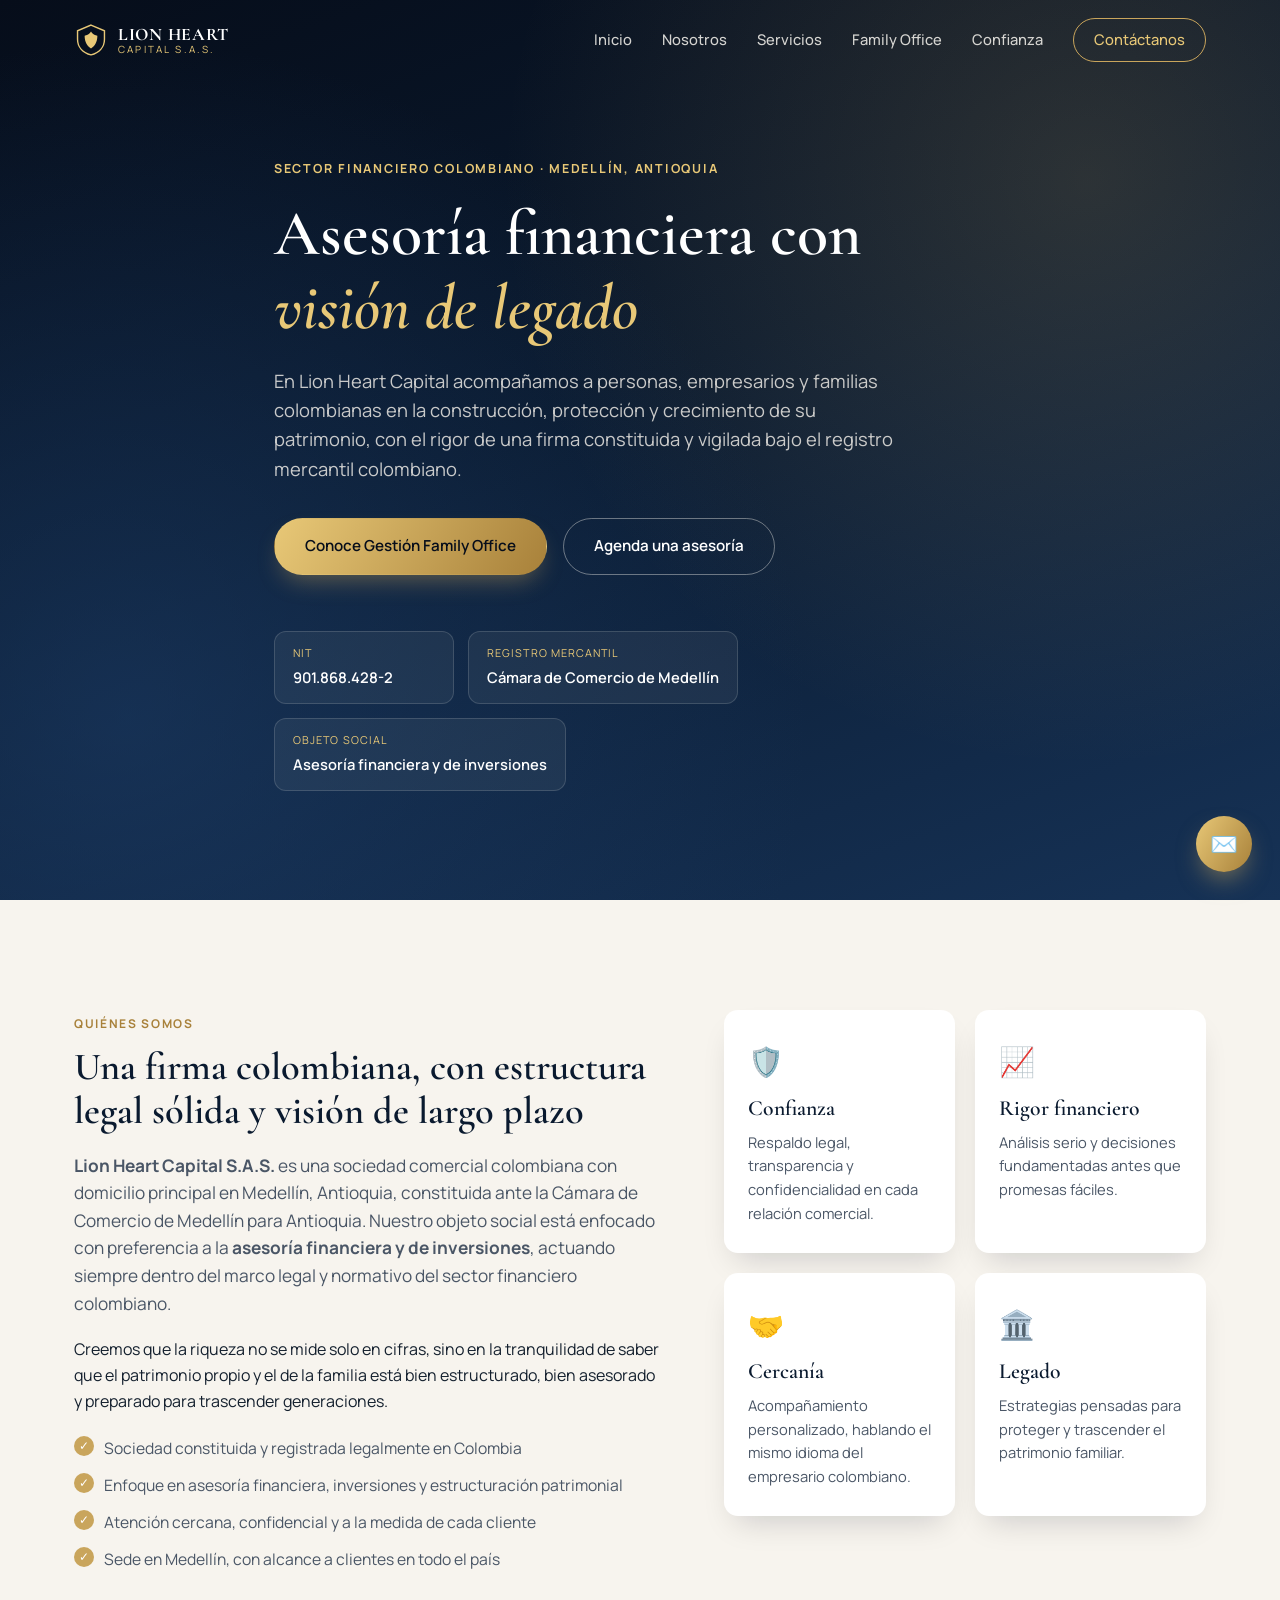
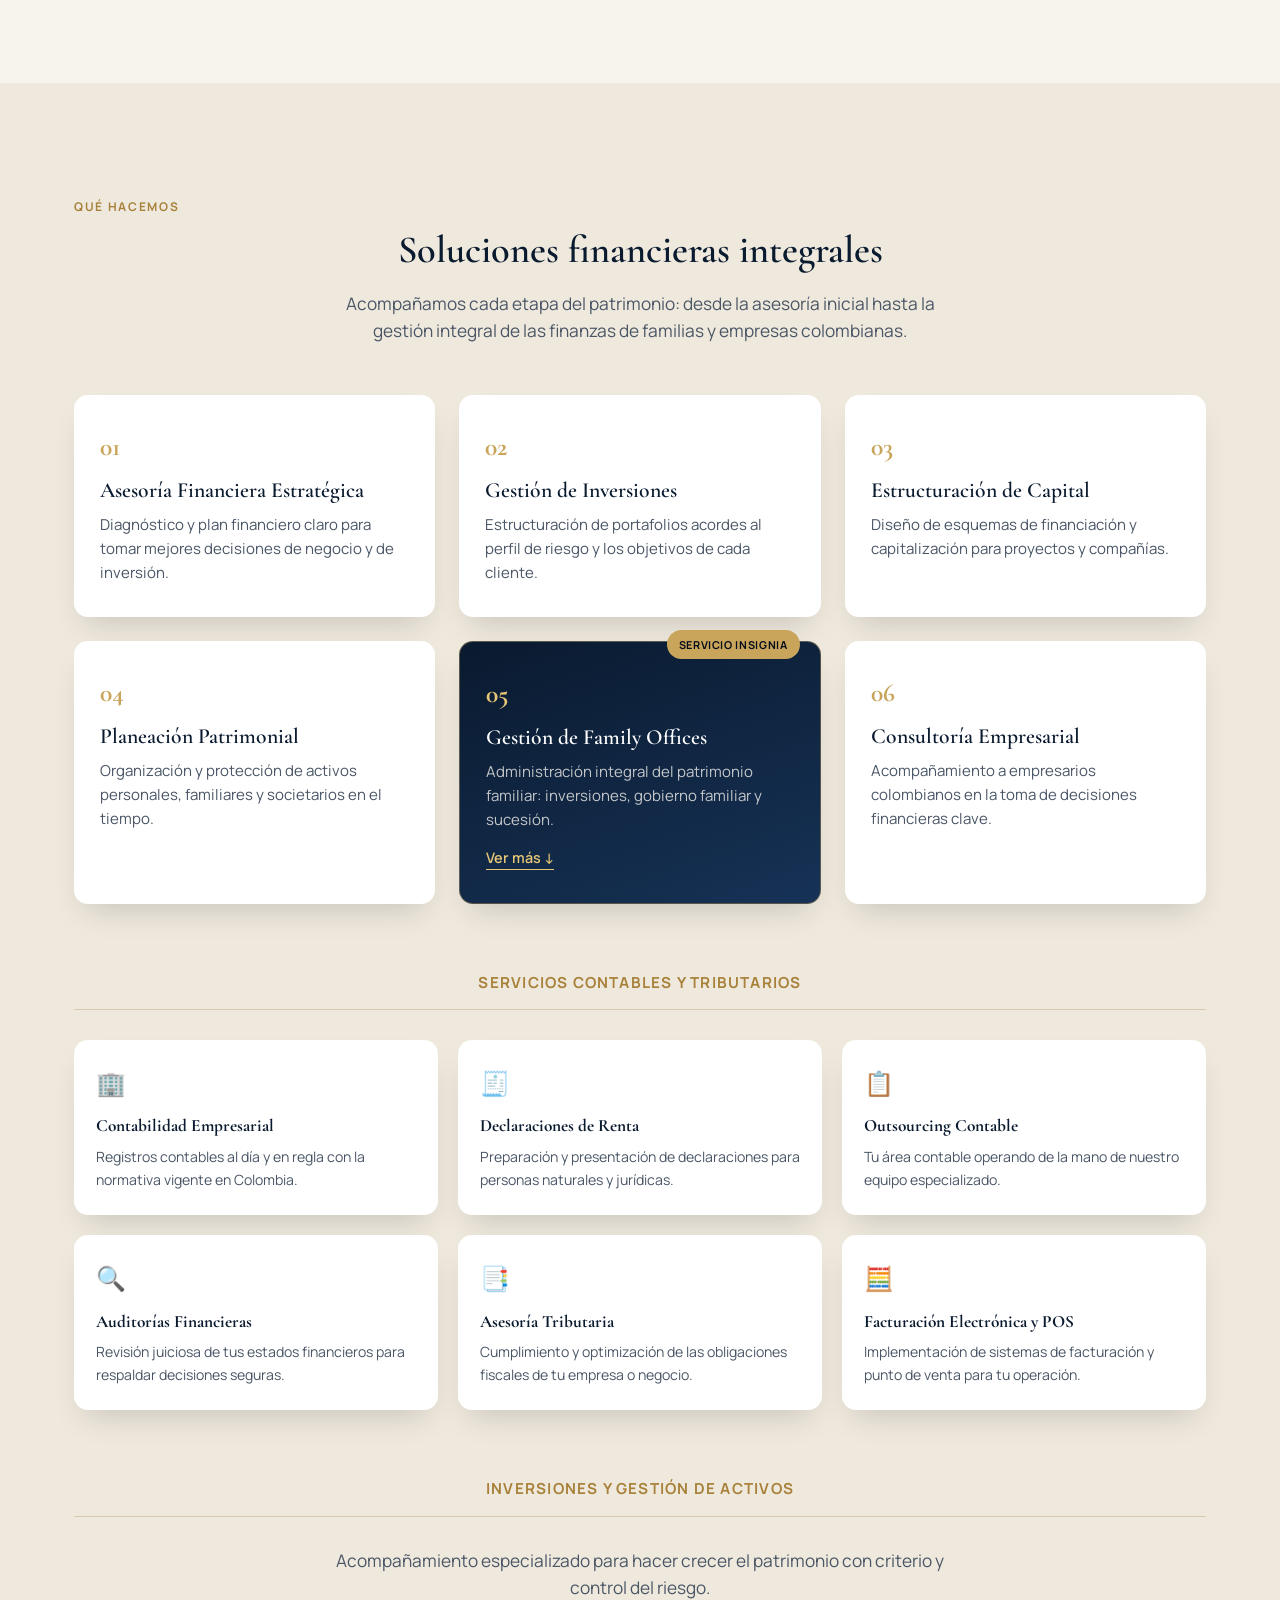
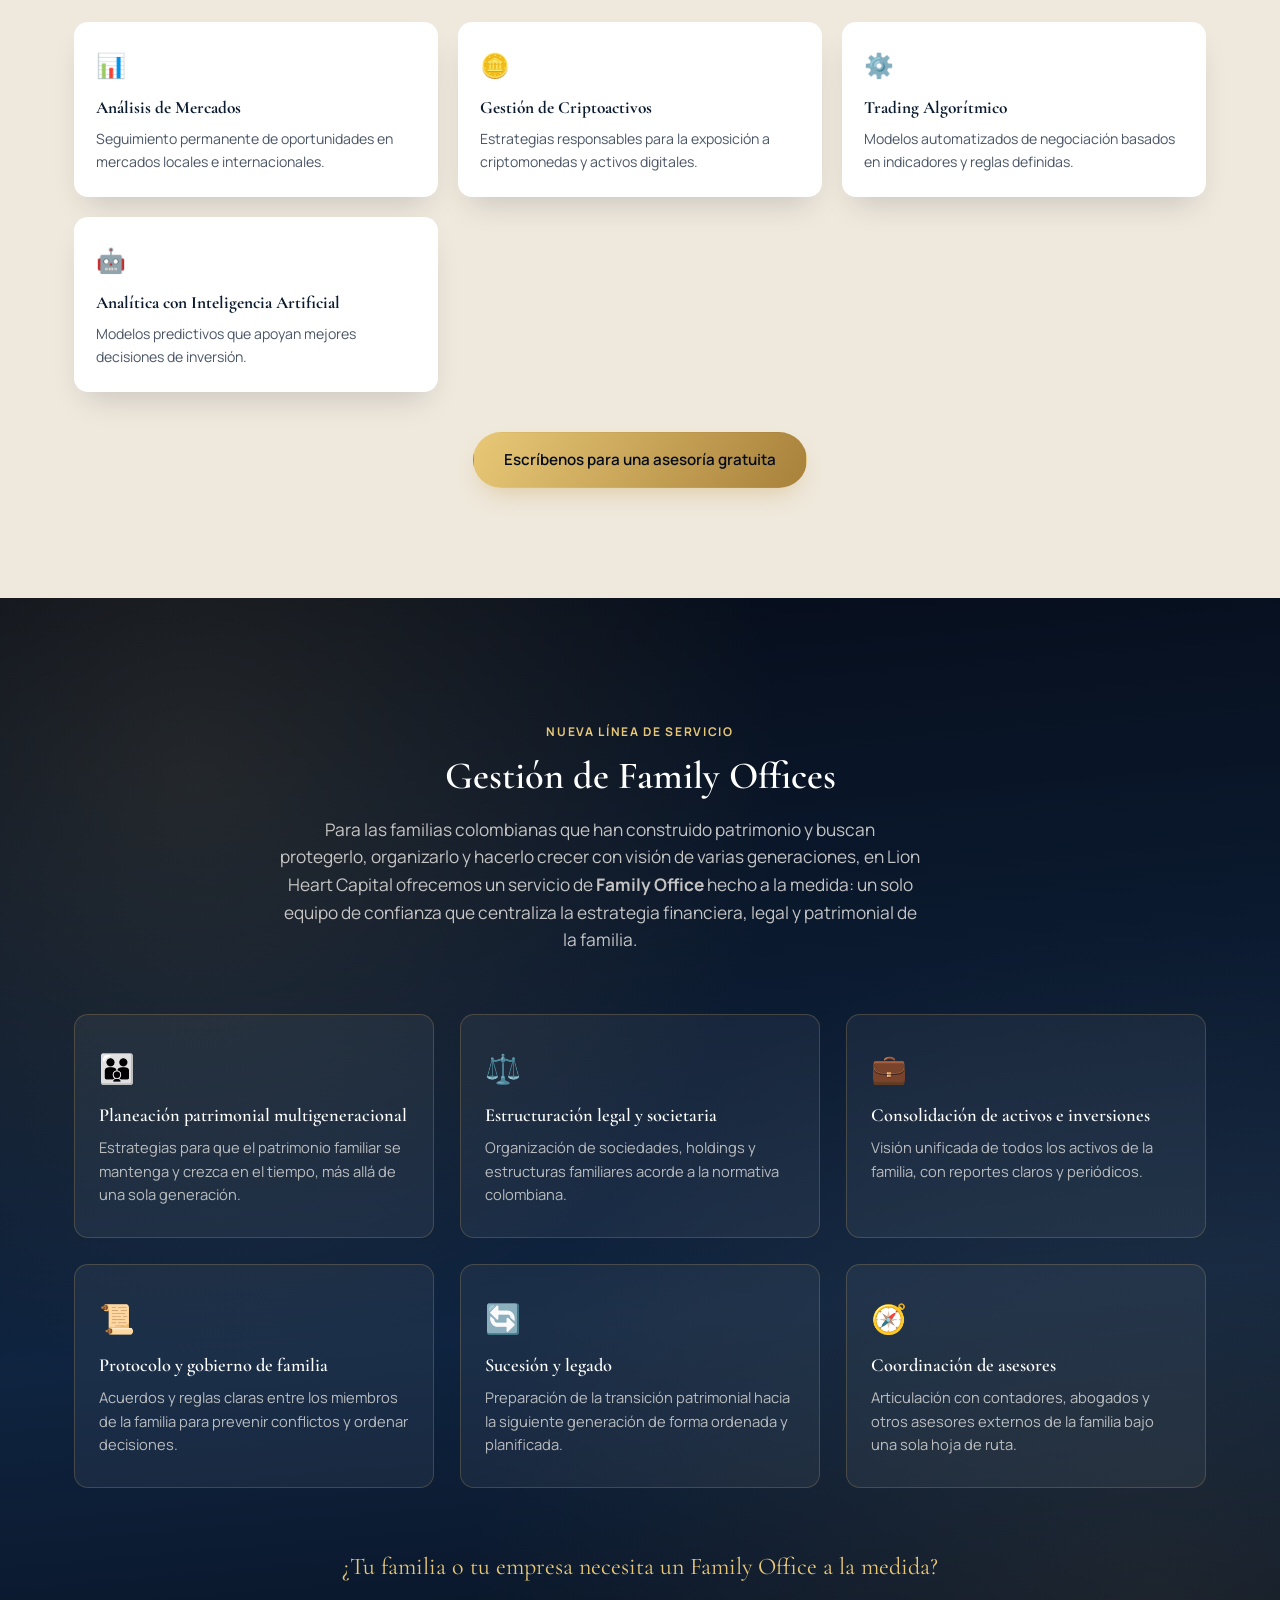
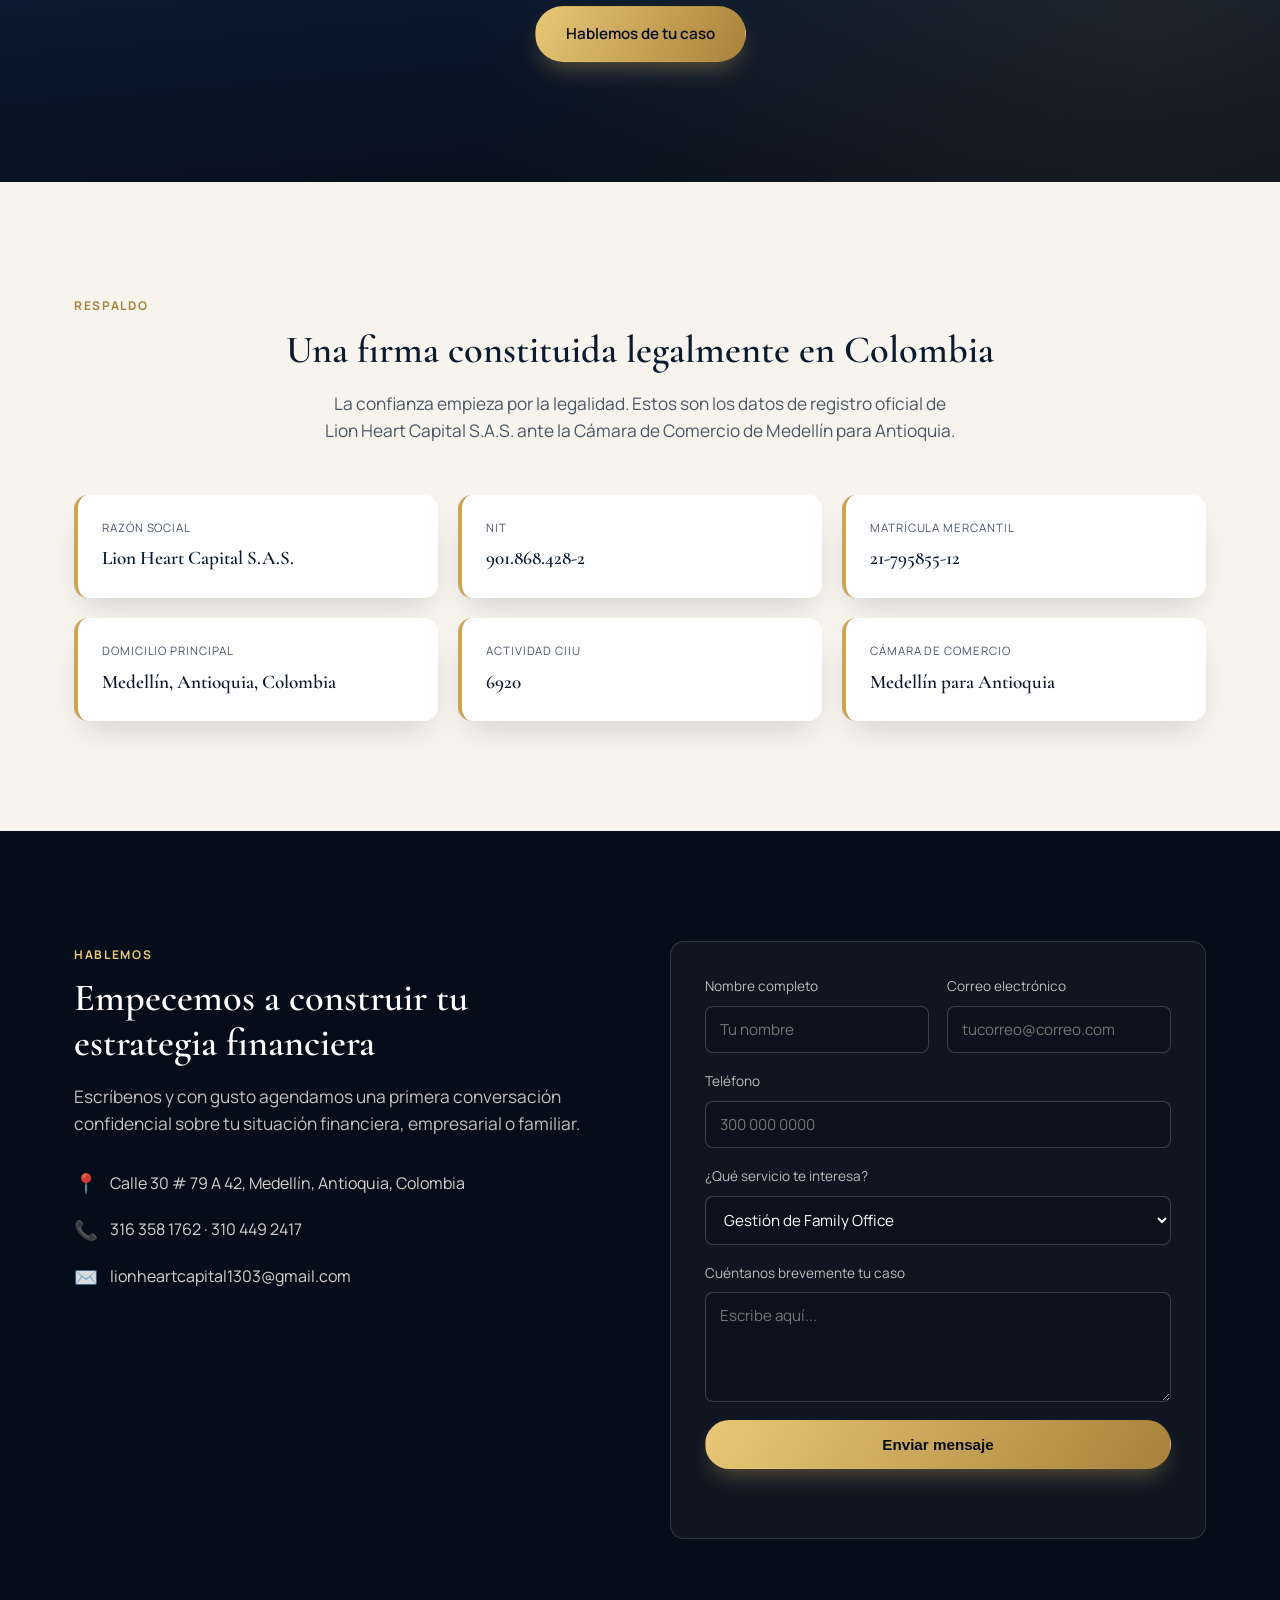
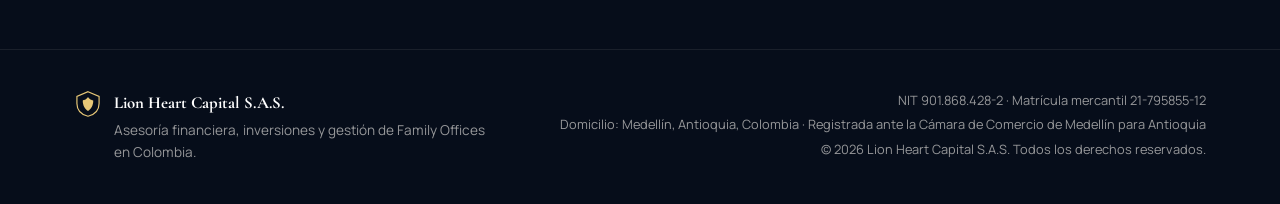
==== index.html @ 34ae876f "Amplía la sección de Servicios con líneas contable/tributaria e inversiones Agrega dos nuevos bloque" ====
<!DOCTYPE html>
<html lang="es">
<head>
<meta charset="UTF-8">
<meta name="viewport" content="width=device-width, initial-scale=1.0">
<title>Lion Heart Capital S.A.S. | Asesoría Financiera, Inversiones y Family Office</title>
<meta name="description" content="Lion Heart Capital S.A.S. — Asesoría financiera, gestión de inversiones y gestión de Family Offices en Medellín, Colombia. Confianza, rigor y respaldo legal.">
<link rel="icon" href="assets/favicon.svg" type="image/svg+xml">
<link rel="preconnect" href="https://fonts.googleapis.com">
<link rel="stylesheet" href="https://fonts.googleapis.com/css2?family=Cormorant+Garamond:wght@500;600;700&family=Manrope:wght@400;500;600;700;800&display=swap">
<link rel="stylesheet" href="css/styles.css">
</head>
<body>

<div class="progress-bar" id="progressBar"></div>

<header class="header" id="header">
  <div class="container header__inner">
    <a href="#inicio" class="brand">
      <span class="brand__mark">
        <svg viewBox="0 0 48 48" width="34" height="34" aria-hidden="true">
          <path d="M24 3 L43 11 V23 C43 34 35.5 42 24 45 C12.5 42 5 34 5 23 V11 Z" fill="none" stroke="currentColor" stroke-width="2"/>
          <path d="M24 12 C27 17 33 18 33 18 C33 27 29 33 24 36 C19 33 15 27 15 18 C15 18 21 17 24 12 Z" fill="currentColor"/>
        </svg>
      </span>
      <span class="brand__text">
        <strong>LION HEART</strong>
        <em>CAPITAL S.A.S.</em>
      </span>
    </a>

    <nav class="nav" id="mainNav">
      <a href="#inicio">Inicio</a>
      <a href="#nosotros">Nosotros</a>
      <a href="#servicios">Servicios</a>
      <a href="#family-office">Family Office</a>
      <a href="#confianza">Confianza</a>
      <a href="#contacto" class="nav__cta">Contáctanos</a>
    </nav>

    <button class="nav-toggle" id="navToggle" aria-label="Abrir menú" aria-expanded="false">
      <span></span><span></span><span></span>
    </button>
  </div>
</header>

<main>

  <!-- HERO -->
  <section class="hero" id="inicio">
    <div class="hero__bg" aria-hidden="true"></div>
    <div class="container hero__inner">
      <p class="eyebrow reveal">Sector financiero colombiano · Medellín, Antioquia</p>
      <h1 class="reveal">Asesoría financiera con <span class="accent">visión de legado</span></h1>
      <p class="hero__lead reveal">
        En Lion Heart Capital acompañamos a personas, empresarios y familias colombianas en la
        construcción, protección y crecimiento de su patrimonio, con el rigor de una firma
        constituida y vigilada bajo el registro mercantil colombiano.
      </p>
      <div class="hero__cta reveal">
        <a href="#family-office" class="btn btn--primary">Conoce Gestión Family Office</a>
        <a href="#contacto" class="btn btn--ghost">Agenda una asesoría</a>
      </div>

      <div class="hero__badges reveal">
        <div class="badge">
          <span class="badge__label">NIT</span>
          <span class="badge__value">901.868.428-2</span>
        </div>
        <div class="badge">
          <span class="badge__label">Registro Mercantil</span>
          <span class="badge__value">Cámara de Comercio de Medellín</span>
        </div>
        <div class="badge">
          <span class="badge__label">Objeto social</span>
          <span class="badge__value">Asesoría financiera y de inversiones</span>
        </div>
      </div>
    </div>
  </section>

  <!-- NOSOTROS -->
  <section class="section" id="nosotros">
    <div class="container">
      <div class="grid-2">
        <div class="reveal">
          <p class="section-tag">Quiénes somos</p>
          <h2>Una firma colombiana, con estructura legal sólida y visión de largo plazo</h2>
          <p class="lead-text">
            <strong>Lion Heart Capital S.A.S.</strong> es una sociedad comercial colombiana con
            domicilio principal en Medellín, Antioquia, constituida ante la Cámara de Comercio de
            Medellín para Antioquia. Nuestro objeto social está enfocado con preferencia a la
            <strong>asesoría financiera y de inversiones</strong>, actuando siempre dentro del marco
            legal y normativo del sector financiero colombiano.
          </p>
          <p>
            Creemos que la riqueza no se mide solo en cifras, sino en la tranquilidad de saber que
            el patrimonio propio y el de la familia está bien estructurado, bien asesorado y
            preparado para trascender generaciones.
          </p>
          <ul class="check-list">
            <li>Sociedad constituida y registrada legalmente en Colombia</li>
            <li>Enfoque en asesoría financiera, inversiones y estructuración patrimonial</li>
            <li>Atención cercana, confidencial y a la medida de cada cliente</li>
            <li>Sede en Medellín, con alcance a clientes en todo el país</li>
          </ul>
        </div>

        <div class="values reveal">
          <div class="value-card">
            <span class="value-card__icon">🛡️</span>
            <h3>Confianza</h3>
            <p>Respaldo legal, transparencia y confidencialidad en cada relación comercial.</p>
          </div>
          <div class="value-card">
            <span class="value-card__icon">📈</span>
            <h3>Rigor financiero</h3>
            <p>Análisis serio y decisiones fundamentadas antes que promesas fáciles.</p>
          </div>
          <div class="value-card">
            <span class="value-card__icon">🤝</span>
            <h3>Cercanía</h3>
            <p>Acompañamiento personalizado, hablando el mismo idioma del empresario colombiano.</p>
          </div>
          <div class="value-card">
            <span class="value-card__icon">🏛️</span>
            <h3>Legado</h3>
            <p>Estrategias pensadas para proteger y trascender el patrimonio familiar.</p>
          </div>
        </div>
      </div>
    </div>
  </section>

  <!-- SERVICIOS -->
  <section class="section section--alt" id="servicios">
    <div class="container">
      <p class="section-tag center reveal">Qué hacemos</p>
      <h2 class="center reveal">Soluciones financieras integrales</h2>
      <p class="lead-text center reveal">
        Acompañamos cada etapa del patrimonio: desde la asesoría inicial hasta la gestión
        integral de las finanzas de familias y empresas colombianas.
      </p>

      <div class="services-grid">
        <div class="service-card reveal">
          <span class="service-card__num">01</span>
          <h3>Asesoría Financiera Estratégica</h3>
          <p>Diagnóstico y plan financiero claro para tomar mejores decisiones de negocio y de inversión.</p>
        </div>
        <div class="service-card reveal">
          <span class="service-card__num">02</span>
          <h3>Gestión de Inversiones</h3>
          <p>Estructuración de portafolios acordes al perfil de riesgo y los objetivos de cada cliente.</p>
        </div>
        <div class="service-card reveal">
          <span class="service-card__num">03</span>
          <h3>Estructuración de Capital</h3>
          <p>Diseño de esquemas de financiación y capitalización para proyectos y compañías.</p>
        </div>
        <div class="service-card reveal">
          <span class="service-card__num">04</span>
          <h3>Planeación Patrimonial</h3>
          <p>Organización y protección de activos personales, familiares y societarios en el tiempo.</p>
        </div>
        <div class="service-card service-card--featured reveal">
          <span class="service-card__tagline">Servicio insignia</span>
          <span class="service-card__num">05</span>
          <h3>Gestión de Family Offices</h3>
          <p>Administración integral del patrimonio familiar: inversiones, gobierno familiar y sucesión.</p>
          <a href="#family-office" class="service-card__link">Ver más ↓</a>
        </div>
        <div class="service-card reveal">
          <span class="service-card__num">06</span>
          <h3>Consultoría Empresarial</h3>
          <p>Acompañamiento a empresarios colombianos en la toma de decisiones financieras clave.</p>
        </div>
      </div>

      <!-- Servicios contables y tributarios -->
      <div class="service-group reveal">
        <h3 class="service-group__title">Servicios Contables y Tributarios</h3>
        <div class="services-subgrid">
          <div class="mini-card">
            <span class="mini-card__icon">🏢</span>
            <h4>Contabilidad Empresarial</h4>
            <p>Registros contables al día y en regla con la normativa vigente en Colombia.</p>
          </div>
          <div class="mini-card">
            <span class="mini-card__icon">🧾</span>
            <h4>Declaraciones de Renta</h4>
            <p>Preparación y presentación de declaraciones para personas naturales y jurídicas.</p>
          </div>
          <div class="mini-card">
            <span class="mini-card__icon">📋</span>
            <h4>Outsourcing Contable</h4>
            <p>Tu área contable operando de la mano de nuestro equipo especializado.</p>
          </div>
          <div class="mini-card">
            <span class="mini-card__icon">🔍</span>
            <h4>Auditorías Financieras</h4>
            <p>Revisión juiciosa de tus estados financieros para respaldar decisiones seguras.</p>
          </div>
          <div class="mini-card">
            <span class="mini-card__icon">📑</span>
            <h4>Asesoría Tributaria</h4>
            <p>Cumplimiento y optimización de las obligaciones fiscales de tu empresa o negocio.</p>
          </div>
          <div class="mini-card">
            <span class="mini-card__icon">🧮</span>
            <h4>Facturación Electrónica y POS</h4>
            <p>Implementación de sistemas de facturación y punto de venta para tu operación.</p>
          </div>
        </div>
      </div>

      <!-- Inversiones y gestión de activos -->
      <div class="service-group reveal">
        <h3 class="service-group__title">Inversiones y Gestión de Activos</h3>
        <p class="lead-text center">Acompañamiento especializado para hacer crecer el patrimonio con criterio y control del riesgo.</p>
        <div class="services-subgrid">
          <div class="mini-card">
            <span class="mini-card__icon">📊</span>
            <h4>Análisis de Mercados</h4>
            <p>Seguimiento permanente de oportunidades en mercados locales e internacionales.</p>
          </div>
          <div class="mini-card">
            <span class="mini-card__icon">🪙</span>
            <h4>Gestión de Criptoactivos</h4>
            <p>Estrategias responsables para la exposición a criptomonedas y activos digitales.</p>
          </div>
          <div class="mini-card">
            <span class="mini-card__icon">⚙️</span>
            <h4>Trading Algorítmico</h4>
            <p>Modelos automatizados de negociación basados en indicadores y reglas definidas.</p>
          </div>
          <div class="mini-card">
            <span class="mini-card__icon">🤖</span>
            <h4>Analítica con Inteligencia Artificial</h4>
            <p>Modelos predictivos que apoyan mejores decisiones de inversión.</p>
          </div>
        </div>
        <div class="service-group__cta">
          <a href="#contacto" class="btn btn--primary">Escríbenos para una asesoría gratuita</a>
        </div>
      </div>
    </div>
  </section>

  <!-- FAMILY OFFICE -->
  <section class="family-office" id="family-office">
    <div class="family-office__bg" aria-hidden="true"></div>
    <div class="container">
      <div class="fo-header reveal">
        <p class="section-tag section-tag--light">Nueva línea de servicio</p>
        <h2>Gestión de Family Offices</h2>
        <p class="lead-text lead-text--light">
          Para las familias colombianas que han construido patrimonio y buscan protegerlo,
          organizarlo y hacerlo crecer con visión de varias generaciones, en Lion Heart Capital
          ofrecemos un servicio de <strong>Family Office</strong> hecho a la medida: un solo equipo
          de confianza que centraliza la estrategia financiera, legal y patrimonial de la familia.
        </p>
      </div>

      <div class="fo-grid">
        <div class="fo-item reveal">
          <span class="fo-item__icon">👪</span>
          <h3>Planeación patrimonial multigeneracional</h3>
          <p>Estrategias para que el patrimonio familiar se mantenga y crezca en el tiempo, más allá de una sola generación.</p>
        </div>
        <div class="fo-item reveal">
          <span class="fo-item__icon">⚖️</span>
          <h3>Estructuración legal y societaria</h3>
          <p>Organización de sociedades, holdings y estructuras familiares acorde a la normativa colombiana.</p>
        </div>
        <div class="fo-item reveal">
          <span class="fo-item__icon">💼</span>
          <h3>Consolidación de activos e inversiones</h3>
          <p>Visión unificada de todos los activos de la familia, con reportes claros y periódicos.</p>
        </div>
        <div class="fo-item reveal">
          <span class="fo-item__icon">📜</span>
          <h3>Protocolo y gobierno de familia</h3>
          <p>Acuerdos y reglas claras entre los miembros de la familia para prevenir conflictos y ordenar decisiones.</p>
        </div>
        <div class="fo-item reveal">
          <span class="fo-item__icon">🔄</span>
          <h3>Sucesión y legado</h3>
          <p>Preparación de la transición patrimonial hacia la siguiente generación de forma ordenada y planificada.</p>
        </div>
        <div class="fo-item reveal">
          <span class="fo-item__icon">🧭</span>
          <h3>Coordinación de asesores</h3>
          <p>Articulación con contadores, abogados y otros asesores externos de la familia bajo una sola hoja de ruta.</p>
        </div>
      </div>

      <div class="fo-cta reveal">
        <p>¿Tu familia o tu empresa necesita un Family Office a la medida?</p>
        <a href="#contacto" class="btn btn--primary">Hablemos de tu caso</a>
      </div>
    </div>
  </section>

  <!-- CONFIANZA -->
  <section class="section" id="confianza">
    <div class="container">
      <p class="section-tag center reveal">Respaldo</p>
      <h2 class="center reveal">Una firma constituida legalmente en Colombia</h2>
      <p class="lead-text center reveal">
        La confianza empieza por la legalidad. Estos son los datos de registro oficial de
        Lion Heart Capital S.A.S. ante la Cámara de Comercio de Medellín para Antioquia.
      </p>

      <div class="trust-grid">
        <div class="trust-card reveal">
          <span class="trust-card__label">Razón social</span>
          <span class="trust-card__value">Lion Heart Capital S.A.S.</span>
        </div>
        <div class="trust-card reveal">
          <span class="trust-card__label">NIT</span>
          <span class="trust-card__value">901.868.428-2</span>
        </div>
        <div class="trust-card reveal">
          <span class="trust-card__label">Matrícula mercantil</span>
          <span class="trust-card__value">21-795855-12</span>
        </div>
        <div class="trust-card reveal">
          <span class="trust-card__label">Domicilio principal</span>
          <span class="trust-card__value">Medellín, Antioquia, Colombia</span>
        </div>
        <div class="trust-card reveal">
          <span class="trust-card__label">Actividad CIIU</span>
          <span class="trust-card__value">6920</span>
        </div>
        <div class="trust-card reveal">
          <span class="trust-card__label">Cámara de Comercio</span>
          <span class="trust-card__value">Medellín para Antioquia</span>
        </div>
      </div>
    </div>
  </section>

  <!-- CONTACTO -->
  <section class="contact" id="contacto">
    <div class="container">
      <div class="contact__grid">
        <div class="reveal">
          <p class="section-tag section-tag--light">Hablemos</p>
          <h2 class="light">Empecemos a construir tu estrategia financiera</h2>
          <p class="lead-text lead-text--light">
            Escríbenos y con gusto agendamos una primera conversación confidencial sobre tu
            situación financiera, empresarial o familiar.
          </p>

          <ul class="contact-info">
            <li>
              <span class="contact-info__icon">📍</span>
              Calle 30 # 79 A 42, Medellín, Antioquia, Colombia
            </li>
            <li>
              <span class="contact-info__icon">📞</span>
              316 358 1762 · 310 449 2417
            </li>
            <li>
              <span class="contact-info__icon">✉️</span>
              lionheartcapital1303@gmail.com
            </li>
          </ul>
        </div>

        <form class="contact-form" id="contactForm">
          <div class="form-row">
            <label>Nombre completo
              <input type="text" name="nombre" required placeholder="Tu nombre">
            </label>
            <label>Correo electrónico
              <input type="email" name="correo" required placeholder="tucorreo@correo.com">
            </label>
          </div>
          <label>Teléfono
            <input type="tel" name="telefono" placeholder="300 000 0000">
          </label>
          <label>¿Qué servicio te interesa?
            <select name="servicio">
              <option>Asesoría Financiera Estratégica</option>
              <option>Gestión de Inversiones</option>
              <option>Estructuración de Capital</option>
              <option>Planeación Patrimonial</option>
              <option selected>Gestión de Family Office</option>
              <option>Consultoría Empresarial</option>
            </select>
          </label>
          <label>Cuéntanos brevemente tu caso
            <textarea name="mensaje" rows="4" placeholder="Escribe aquí..."></textarea>
          </label>
          <button type="submit" class="btn btn--primary btn--block">Enviar mensaje</button>
          <p class="form-note" id="formNote"></p>
        </form>
      </div>
    </div>
  </section>

</main>

<footer class="footer">
  <div class="container footer__inner">
    <div class="footer__brand">
      <span class="brand__mark brand__mark--footer">
        <svg viewBox="0 0 48 48" width="28" height="28" aria-hidden="true">
          <path d="M24 3 L43 11 V23 C43 34 35.5 42 24 45 C12.5 42 5 34 5 23 V11 Z" fill="none" stroke="currentColor" stroke-width="2"/>
          <path d="M24 12 C27 17 33 18 33 18 C33 27 29 33 24 36 C19 33 15 27 15 18 C15 18 21 17 24 12 Z" fill="currentColor"/>
        </svg>
      </span>
      <div>
        <strong>Lion Heart Capital S.A.S.</strong>
        <p>Asesoría financiera, inversiones y gestión de Family Offices en Colombia.</p>
      </div>
    </div>

    <div class="footer__legal">
      <p>NIT 901.868.428-2 · Matrícula mercantil 21-795855-12</p>
      <p>Domicilio: Medellín, Antioquia, Colombia · Registrada ante la Cámara de Comercio de Medellín para Antioquia</p>
      <p>© <span id="year"></span> Lion Heart Capital S.A.S. Todos los derechos reservados.</p>
    </div>
  </div>
</footer>

<a href="#contacto" class="fab" aria-label="Contactar ahora">✉️</a>

<script src="js/script.js"></script>
</body>
</html>
---- css/styles.css ----
/* ============ Base ============ */
:root {
  --navy-950: #060d1a;
  --navy-900: #0a1a2f;
  --navy-800: #0f2440;
  --navy-700: #163256;
  --navy-600: #1f4270;
  --gold-400: #e8c877;
  --gold-500: #c9a55c;
  --gold-600: #a8813a;
  --cream: #f7f4ee;
  --ink: #14202e;
  --ink-soft: #4a5666;
  --white: #ffffff;
  --radius: 14px;
  --shadow-lg: 0 30px 60px -20px rgba(6, 13, 26, 0.35);
  --shadow-md: 0 16px 32px -12px rgba(6, 13, 26, 0.18);
  --ff-serif: "Cormorant Garamond", Georgia, serif;
  --ff-sans: "Manrope", -apple-system, BlinkMacSystemFont, "Segoe UI", sans-serif;
}

* { box-sizing: border-box; margin: 0; padding: 0; }

html { scroll-behavior: smooth; }

body {
  font-family: var(--ff-sans);
  color: var(--ink);
  background: var(--cream);
  line-height: 1.6;
  -webkit-font-smoothing: antialiased;
  overflow-x: hidden;
}

img { max-width: 100%; display: block; }

a { color: inherit; text-decoration: none; }

ul { list-style: none; }

.container {
  width: 100%;
  max-width: 1180px;
  margin: 0 auto;
  padding: 0 24px;
}

h1, h2, h3 {
  font-family: var(--ff-serif);
  color: var(--navy-900);
  font-weight: 600;
  line-height: 1.15;
}

h2 { font-size: clamp(1.9rem, 3vw, 2.75rem); margin-bottom: 18px; }
h3 { font-size: 1.35rem; margin-bottom: 10px; }

.lead-text {
  color: var(--ink-soft);
  font-size: 1.08rem;
  max-width: 640px;
  margin-bottom: 20px;
}
.lead-text--light { color: rgba(247, 244, 238, 0.78); }

.center { text-align: center; margin-left: auto; margin-right: auto; }

.section-tag {
  display: inline-block;
  font-weight: 700;
  letter-spacing: 0.14em;
  text-transform: uppercase;
  font-size: 0.75rem;
  color: var(--gold-600);
  margin-bottom: 12px;
}
.section-tag--light { color: var(--gold-400); }

.light { color: var(--white); }

/* ============ Progress bar ============ */
.progress-bar {
  position: fixed;
  top: 0; left: 0;
  height: 3px;
  width: 0%;
  background: linear-gradient(90deg, var(--gold-500), var(--gold-400));
  z-index: 1000;
  transition: width 0.1s ease-out;
}

/* ============ Header ============ */
.header {
  position: fixed;
  top: 0; left: 0; right: 0;
  z-index: 900;
  padding: 18px 0;
  transition: all 0.35s ease;
  background: transparent;
}
.header.scrolled {
  background: rgba(6, 13, 26, 0.92);
  backdrop-filter: blur(10px);
  padding: 12px 0;
  box-shadow: 0 8px 30px rgba(0,0,0,0.15);
}
.header__inner {
  display: flex;
  align-items: center;
  justify-content: space-between;
}

.brand { display: flex; align-items: center; gap: 10px; color: var(--white); }
.brand__mark { color: var(--gold-400); display: flex; }
.brand__text { display: flex; flex-direction: column; line-height: 1.1; }
.brand__text strong { font-family: var(--ff-serif); font-size: 1.1rem; letter-spacing: 0.04em; }
.brand__text em { font-style: normal; font-size: 0.62rem; letter-spacing: 0.22em; color: var(--gold-400); }

.nav { display: flex; align-items: center; gap: 30px; }
.nav a {
  color: rgba(247, 244, 238, 0.85);
  font-size: 0.92rem;
  font-weight: 500;
  transition: color 0.2s;
  white-space: nowrap;
}
.nav a:hover { color: var(--gold-400); }
.nav__cta {
  padding: 9px 20px;
  border: 1px solid var(--gold-500);
  border-radius: 40px;
  color: var(--gold-400) !important;
}
.nav__cta:hover { background: var(--gold-500); color: var(--navy-950) !important; }

.nav-toggle {
  display: none;
  flex-direction: column;
  gap: 5px;
  background: none;
  border: none;
  cursor: pointer;
  padding: 6px;
}
.nav-toggle span {
  width: 24px; height: 2px;
  background: var(--white);
  border-radius: 2px;
  transition: all 0.25s;
}

/* ============ Hero ============ */
.hero {
  position: relative;
  min-height: 100vh;
  display: flex;
  align-items: center;
  padding: 140px 0 90px;
  background: linear-gradient(160deg, var(--navy-950) 0%, var(--navy-900) 45%, var(--navy-700) 100%);
  overflow: hidden;
}
.hero__bg {
  position: absolute; inset: 0;
  background:
    radial-gradient(circle at 85% 20%, rgba(201, 165, 92, 0.18), transparent 45%),
    radial-gradient(circle at 10% 80%, rgba(31, 66, 112, 0.5), transparent 50%);
  pointer-events: none;
}
.hero__inner { position: relative; z-index: 2; max-width: 780px; }

.eyebrow {
  color: var(--gold-400);
  font-weight: 700;
  letter-spacing: 0.14em;
  text-transform: uppercase;
  font-size: 0.78rem;
  margin-bottom: 18px;
}

.hero h1 {
  color: var(--white);
  font-size: clamp(2.4rem, 5vw, 4rem);
  margin-bottom: 22px;
}
.hero h1 .accent { color: var(--gold-400); font-style: italic; }

.hero__lead {
  color: rgba(247, 244, 238, 0.8);
  font-size: 1.15rem;
  max-width: 620px;
  margin-bottom: 34px;
}

.hero__cta { display: flex; gap: 16px; flex-wrap: wrap; margin-bottom: 56px; }

.btn {
  display: inline-flex;
  align-items: center;
  justify-content: center;
  padding: 15px 30px;
  border-radius: 40px;
  font-weight: 600;
  font-size: 0.95rem;
  transition: transform 0.25s ease, box-shadow 0.25s ease, background 0.25s ease;
  cursor: pointer;
  border: 1px solid transparent;
}
.btn--primary {
  background: linear-gradient(120deg, var(--gold-400), var(--gold-600));
  color: var(--navy-950);
  box-shadow: 0 12px 24px -8px rgba(201, 165, 92, 0.45);
}
.btn--primary:hover { transform: translateY(-2px); box-shadow: 0 16px 30px -8px rgba(201, 165, 92, 0.55); }
.btn--ghost {
  border-color: rgba(247, 244, 238, 0.4);
  color: var(--white);
}
.btn--ghost:hover { border-color: var(--gold-400); color: var(--gold-400); }
.btn--block { width: 100%; }

.hero__badges {
  display: flex;
  gap: 14px;
  flex-wrap: wrap;
}
.badge {
  background: rgba(247, 244, 238, 0.06);
  border: 1px solid rgba(247, 244, 238, 0.15);
  border-radius: 12px;
  padding: 12px 18px;
  min-width: 180px;
}
.badge__label {
  display: block;
  font-size: 0.68rem;
  letter-spacing: 0.1em;
  text-transform: uppercase;
  color: var(--gold-400);
  margin-bottom: 4px;
}
.badge__value { color: var(--white); font-weight: 600; font-size: 0.92rem; }

/* ============ Sections ============ */
.section { padding: 110px 0; }
.section--alt { background: #efe9dd; }

.grid-2 {
  display: grid;
  grid-template-columns: 1.1fr 0.9fr;
  gap: 60px;
  align-items: start;
}

.check-list { margin-top: 22px; display: flex; flex-direction: column; gap: 12px; }
.check-list li {
  position: relative;
  padding-left: 30px;
  color: var(--ink-soft);
  font-size: 0.98rem;
}
.check-list li::before {
  content: "✓";
  position: absolute; left: 0; top: 0;
  width: 20px; height: 20px;
  border-radius: 50%;
  background: var(--gold-500);
  color: var(--white);
  font-size: 0.72rem;
  display: flex; align-items: center; justify-content: center;
}

.values {
  display: grid;
  grid-template-columns: 1fr 1fr;
  gap: 20px;
}
.value-card {
  background: var(--white);
  border-radius: var(--radius);
  padding: 28px 24px;
  box-shadow: var(--shadow-md);
  transition: transform 0.3s ease;
}
.value-card:hover { transform: translateY(-6px); }
.value-card__icon { font-size: 1.8rem; display: block; margin-bottom: 12px; }
.value-card p { color: var(--ink-soft); font-size: 0.92rem; }

/* ============ Services ============ */
.services-grid {
  margin-top: 50px;
  display: grid;
  grid-template-columns: repeat(3, 1fr);
  gap: 24px;
}
.service-card {
  background: var(--white);
  border-radius: var(--radius);
  padding: 32px 26px;
  position: relative;
  box-shadow: var(--shadow-md);
  transition: transform 0.3s ease, box-shadow 0.3s ease;
}
.service-card:hover { transform: translateY(-8px); box-shadow: var(--shadow-lg); }
.service-card__num {
  font-family: var(--ff-serif);
  font-size: 1.6rem;
  color: var(--gold-500);
  font-weight: 700;
  display: block;
  margin-bottom: 10px;
}
.service-card p { color: var(--ink-soft); font-size: 0.94rem; }

.service-card--featured {
  background: linear-gradient(160deg, var(--navy-900), var(--navy-700));
  color: var(--white);
  border: 1px solid rgba(201, 165, 92, 0.4);
}
.service-card--featured h3 { color: var(--white); }
.service-card--featured p { color: rgba(247, 244, 238, 0.78); }
.service-card--featured .service-card__num { color: var(--gold-400); }
.service-card__tagline {
  position: absolute;
  top: -12px; right: 20px;
  background: var(--gold-500);
  color: var(--navy-950);
  font-size: 0.68rem;
  font-weight: 700;
  letter-spacing: 0.06em;
  text-transform: uppercase;
  padding: 6px 12px;
  border-radius: 20px;
}
.service-card__link {
  display: inline-block;
  margin-top: 14px;
  color: var(--gold-400);
  font-weight: 600;
  font-size: 0.9rem;
  border-bottom: 1px solid var(--gold-400);
}

.service-group { margin-top: 70px; }
.service-group__title {
  text-align: center;
  color: var(--gold-600);
  font-size: 0.95rem;
  font-weight: 700;
  letter-spacing: 0.08em;
  text-transform: uppercase;
  font-family: var(--ff-sans);
  border-bottom: 1px solid rgba(168, 129, 58, 0.3);
  padding-bottom: 18px;
  margin-bottom: 30px;
}
.services-subgrid {
  display: grid;
  grid-template-columns: repeat(3, 1fr);
  gap: 20px;
}
.mini-card {
  background: var(--white);
  border-radius: var(--radius);
  padding: 24px 22px;
  box-shadow: var(--shadow-md);
  transition: transform 0.3s ease;
}
.mini-card:hover { transform: translateY(-5px); }
.mini-card__icon { font-size: 1.5rem; display: block; margin-bottom: 10px; }
.mini-card h4 { font-family: var(--ff-serif); font-size: 1.08rem; color: var(--navy-900); margin-bottom: 6px; }
.mini-card p { color: var(--ink-soft); font-size: 0.88rem; }
.service-group__cta { text-align: center; margin-top: 40px; }

/* ============ Family Office ============ */
.family-office {
  position: relative;
  padding: 120px 0;
  background: linear-gradient(175deg, var(--navy-950), var(--navy-800) 60%, var(--navy-950));
  color: var(--white);
  overflow: hidden;
}
.family-office__bg {
  position: absolute; inset: 0;
  background:
    radial-gradient(circle at 15% 15%, rgba(201, 165, 92, 0.14), transparent 40%),
    radial-gradient(circle at 90% 85%, rgba(201, 165, 92, 0.1), transparent 45%);
}
.family-office .container { position: relative; z-index: 2; }
.fo-header { max-width: 720px; margin: 0 auto 60px; text-align: center; }
.fo-header h2 { color: var(--white); }

.fo-grid {
  display: grid;
  grid-template-columns: repeat(3, 1fr);
  gap: 26px;
}
.fo-item {
  background: rgba(247, 244, 238, 0.05);
  border: 1px solid rgba(201, 165, 92, 0.25);
  border-radius: var(--radius);
  padding: 30px 24px;
  transition: border-color 0.3s ease, transform 0.3s ease;
}
.fo-item:hover { border-color: var(--gold-400); transform: translateY(-6px); }
.fo-item__icon { font-size: 1.8rem; display: block; margin-bottom: 14px; }
.fo-item h3 { color: var(--white); font-size: 1.15rem; }
.fo-item p { color: rgba(247, 244, 238, 0.72); font-size: 0.92rem; }

.fo-cta {
  margin-top: 60px;
  text-align: center;
  display: flex;
  flex-direction: column;
  align-items: center;
  gap: 20px;
}
.fo-cta p { font-family: var(--ff-serif); font-size: 1.5rem; color: var(--gold-400); }

/* ============ Trust / Confianza ============ */
.trust-grid {
  margin-top: 50px;
  display: grid;
  grid-template-columns: repeat(3, 1fr);
  gap: 20px;
}
.trust-card {
  background: var(--white);
  border-radius: var(--radius);
  padding: 24px;
  border-left: 4px solid var(--gold-500);
  box-shadow: var(--shadow-md);
}
.trust-card__label {
  display: block;
  font-size: 0.72rem;
  text-transform: uppercase;
  letter-spacing: 0.08em;
  color: var(--ink-soft);
  margin-bottom: 6px;
}
.trust-card__value {
  font-family: var(--ff-serif);
  font-size: 1.2rem;
  font-weight: 600;
  color: var(--navy-900);
}

/* ============ Contact ============ */
.contact {
  background: var(--navy-950);
  color: var(--white);
  padding: 110px 0;
}
.contact__grid {
  display: grid;
  grid-template-columns: 1fr 1fr;
  gap: 60px;
  align-items: start;
}
.contact-info { margin-top: 30px; display: flex; flex-direction: column; gap: 16px; }
.contact-info li { display: flex; gap: 12px; align-items: center; color: rgba(247, 244, 238, 0.85); }
.contact-info__icon { font-size: 1.2rem; }

.contact-form {
  background: rgba(247, 244, 238, 0.04);
  border: 1px solid rgba(247, 244, 238, 0.14);
  border-radius: var(--radius);
  padding: 34px;
  display: flex;
  flex-direction: column;
  gap: 18px;
}
.form-row { display: grid; grid-template-columns: 1fr 1fr; gap: 18px; }
.contact-form label {
  display: flex;
  flex-direction: column;
  gap: 8px;
  font-size: 0.85rem;
  color: rgba(247, 244, 238, 0.75);
}
.contact-form input,
.contact-form select,
.contact-form textarea {
  background: rgba(6, 13, 26, 0.4);
  border: 1px solid rgba(247, 244, 238, 0.2);
  border-radius: 8px;
  padding: 12px 14px;
  color: var(--white);
  font-family: var(--ff-sans);
  font-size: 0.95rem;
  resize: vertical;
}
.contact-form input:focus,
.contact-form select:focus,
.contact-form textarea:focus {
  outline: none;
  border-color: var(--gold-400);
}
.form-note { font-size: 0.85rem; color: var(--gold-400); min-height: 1.2em; }

/* ============ Footer ============ */
.footer {
  background: var(--navy-950);
  border-top: 1px solid rgba(247, 244, 238, 0.08);
  padding: 40px 0;
}
.footer__inner {
  display: flex;
  justify-content: space-between;
  gap: 30px;
  flex-wrap: wrap;
  color: rgba(247, 244, 238, 0.6);
}
.footer__brand { display: flex; gap: 12px; align-items: flex-start; max-width: 420px; }
.footer__brand strong { color: var(--white); font-family: var(--ff-serif); font-size: 1.05rem; }
.footer__brand p { font-size: 0.85rem; margin-top: 4px; }
.footer__legal { font-size: 0.8rem; text-align: right; display: flex; flex-direction: column; gap: 4px; }
.brand__mark--footer { color: var(--gold-400); flex-shrink: 0; }

/* ============ Floating action button ============ */
.fab {
  position: fixed;
  bottom: 28px; right: 28px;
  width: 56px; height: 56px;
  border-radius: 50%;
  background: linear-gradient(120deg, var(--gold-400), var(--gold-600));
  display: flex; align-items: center; justify-content: center;
  font-size: 1.4rem;
  box-shadow: 0 12px 24px -6px rgba(201, 165, 92, 0.55);
  z-index: 500;
  transition: transform 0.25s ease;
}
.fab:hover { transform: scale(1.08); }

/* ============ Reveal animation ============ */
.reveal {
  opacity: 0;
  transform: translateY(24px);
  transition: opacity 0.7s ease, transform 0.7s ease;
}
.reveal.is-visible {
  opacity: 1;
  transform: translateY(0);
}

/* ============ Responsive ============ */
@media (max-width: 960px) {
  .nav { position: fixed; top: 0; right: -100%; height: 100vh; width: min(320px, 80%);
    background: var(--navy-950); flex-direction: column; justify-content: center;
    align-items: flex-start; padding: 40px; gap: 26px; transition: right 0.35s ease; }
  .nav.is-open { right: 0; box-shadow: -20px 0 40px rgba(0,0,0,0.3); }
  .nav-toggle { display: flex; }
  .grid-2 { grid-template-columns: 1fr; }
  .values { grid-template-columns: 1fr 1fr; }
  .services-grid { grid-template-columns: 1fr 1fr; }
  .services-subgrid { grid-template-columns: 1fr 1fr; }
  .fo-grid { grid-template-columns: 1fr 1fr; }
  .trust-grid { grid-template-columns: 1fr 1fr; }
  .contact__grid { grid-template-columns: 1fr; }
}

@media (max-width: 620px) {
  .values { grid-template-columns: 1fr; }
  .services-grid { grid-template-columns: 1fr; }
  .services-subgrid { grid-template-columns: 1fr; }
  .fo-grid { grid-template-columns: 1fr; }
  .trust-grid { grid-template-columns: 1fr; }
  .form-row { grid-template-columns: 1fr; }
  .hero__badges { flex-direction: column; }
  .badge { min-width: 0; }
  .footer__inner { flex-direction: column; }
  .footer__legal { text-align: left; }
}
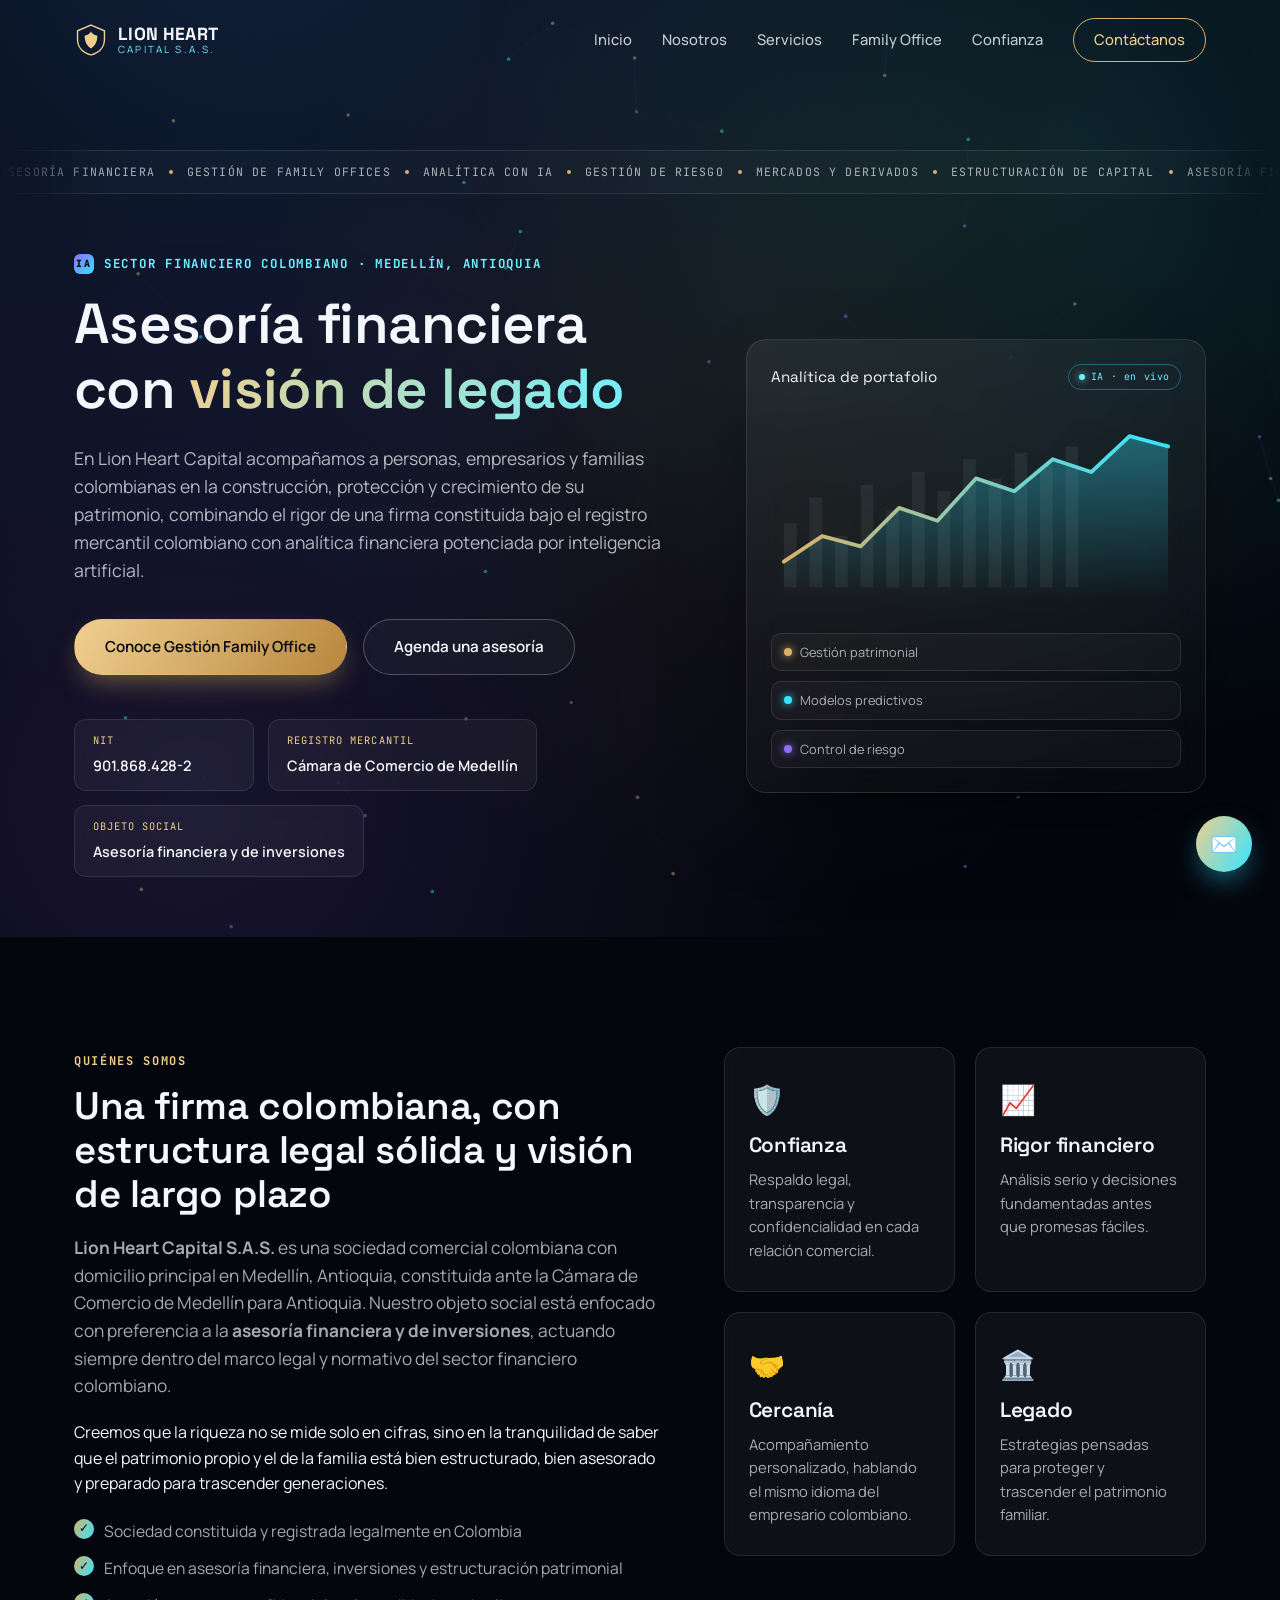
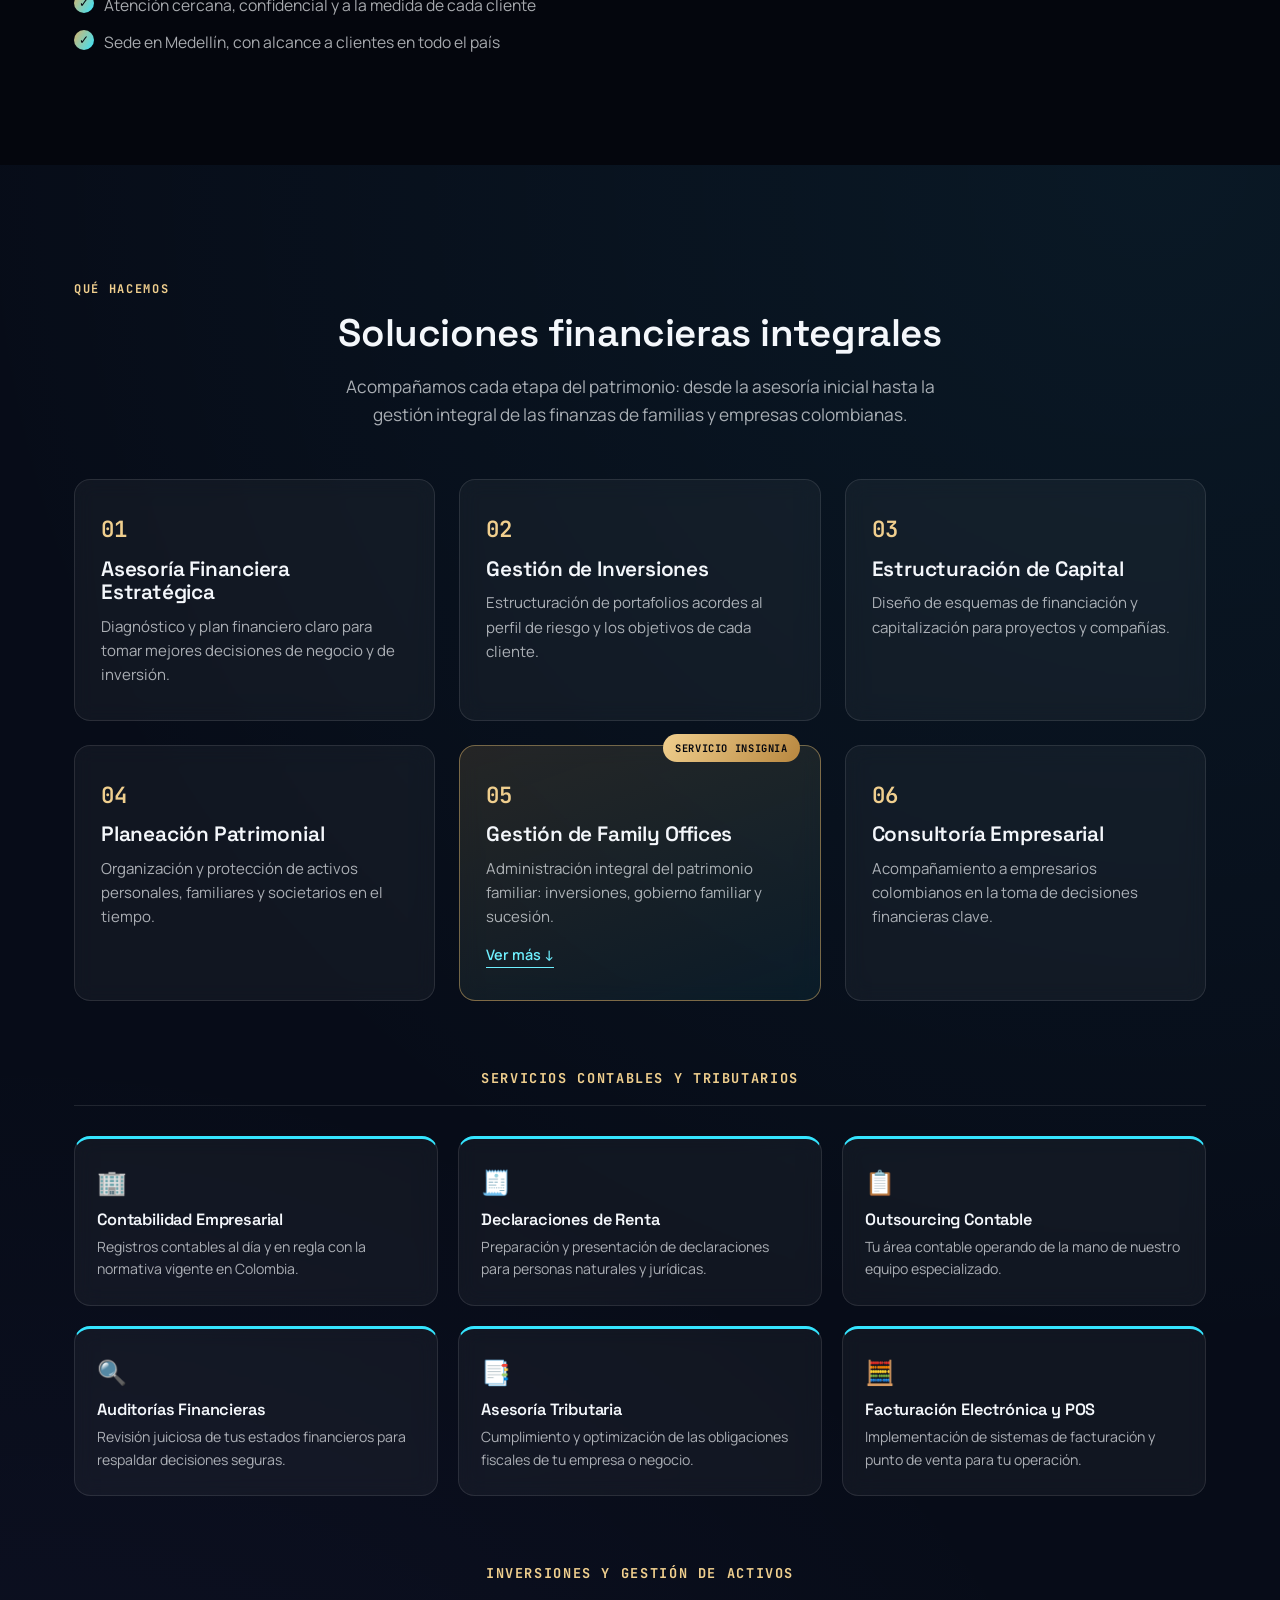
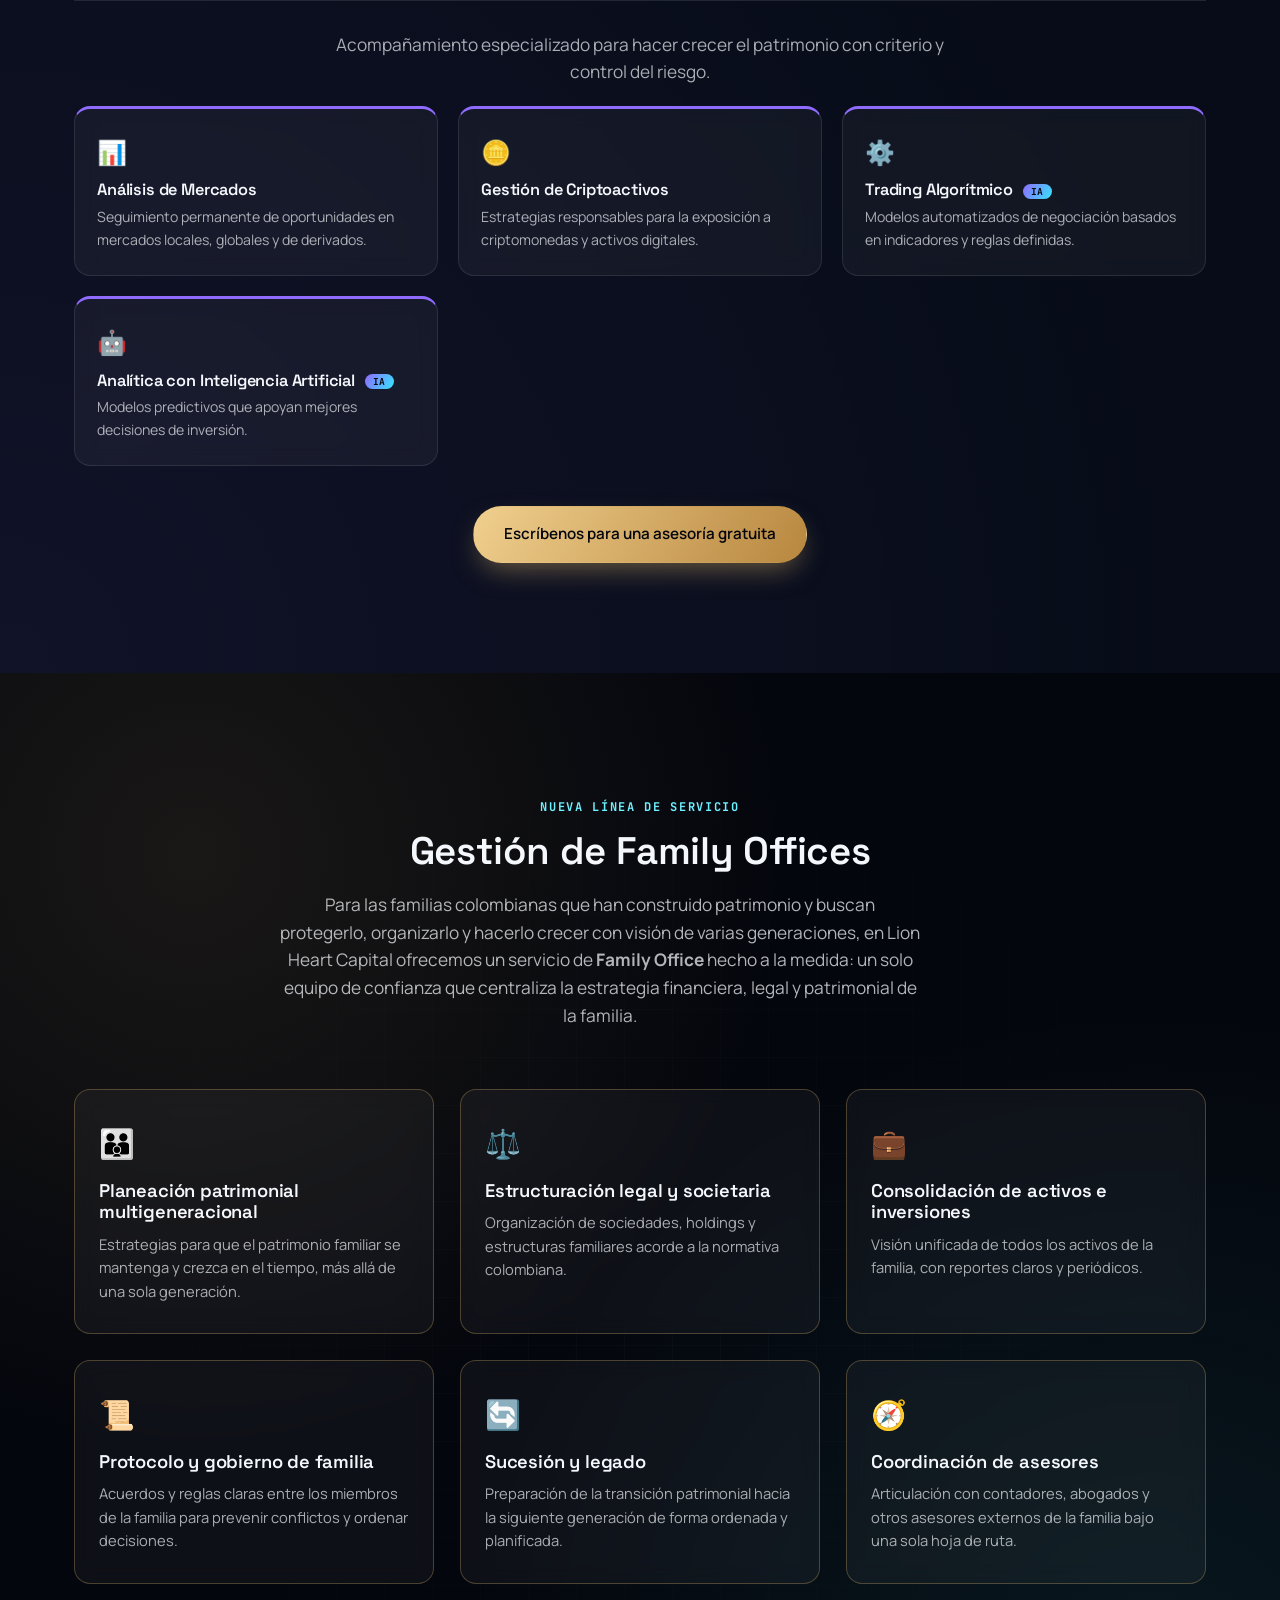
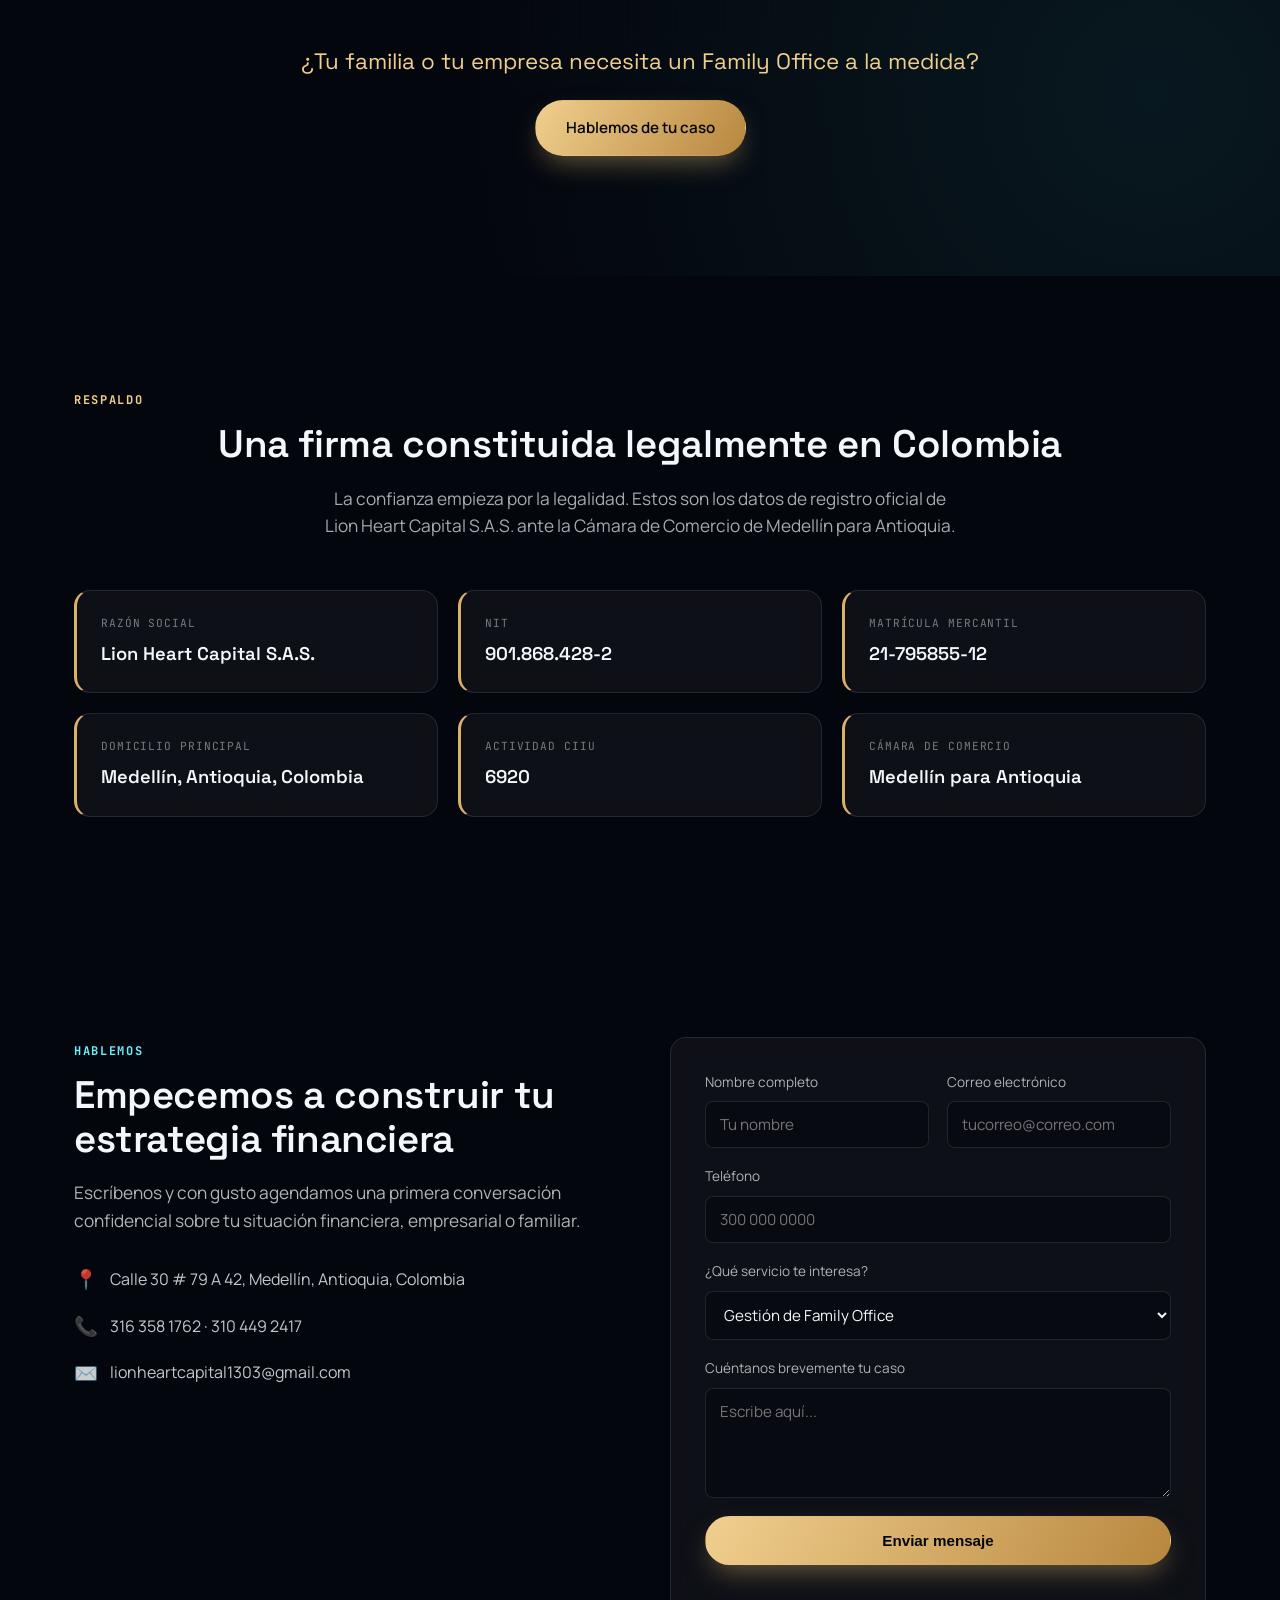
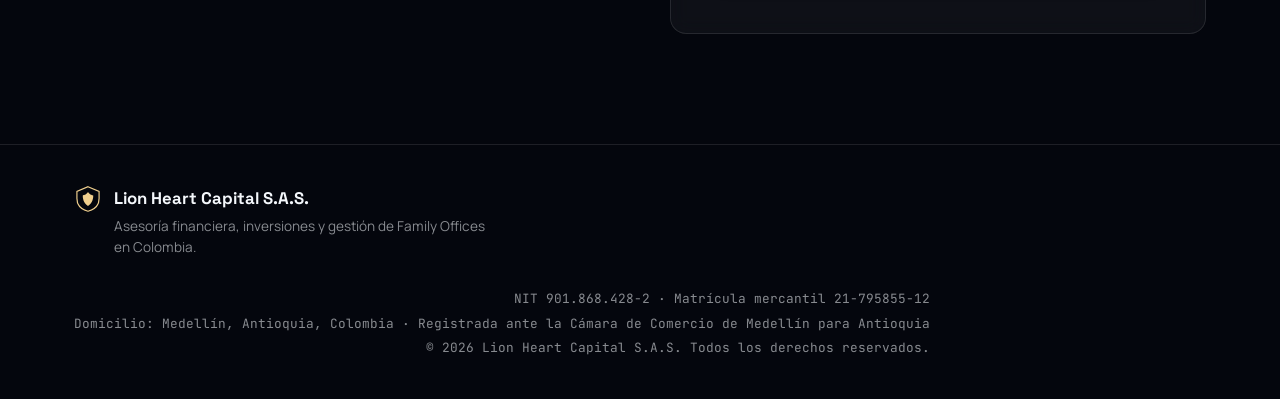
==== commit 3675c7f8: "Rediseña la página con estética fintech/IA: tema oscuro, glassmorphism y datos animados Reemplaza la" ====
--- a/index.html
+++ b/index.html
@@ -7,7 +7,7 @@
 <meta name="description" content="Lion Heart Capital S.A.S. — Asesoría financiera, gestión de inversiones y gestión de Family Offices en Medellín, Colombia. Confianza, rigor y respaldo legal.">
 <link rel="icon" href="assets/favicon.svg" type="image/svg+xml">
 <link rel="preconnect" href="https://fonts.googleapis.com">
-<link rel="stylesheet" href="https://fonts.googleapis.com/css2?family=Cormorant+Garamond:wght@500;600;700&family=Manrope:wght@400;500;600;700;800&display=swap">
+<link rel="stylesheet" href="https://fonts.googleapis.com/css2?family=Space+Grotesk:wght@500;600;700&family=Manrope:wght@400;500;600;700;800&family=JetBrains+Mono:wght@500;600&display=swap">
 <link rel="stylesheet" href="css/styles.css">
 </head>
 <body>
@@ -48,32 +48,101 @@
 
   <!-- HERO -->
   <section class="hero" id="inicio">
+    <canvas id="netCanvas" class="hero__canvas" aria-hidden="true"></canvas>
     <div class="hero__bg" aria-hidden="true"></div>
+
+    <div class="ticker" aria-hidden="true">
+      <div class="ticker__track">
+        <span>ASESORÍA FINANCIERA</span><span class="ticker__dot"></span>
+        <span>GESTIÓN DE FAMILY OFFICES</span><span class="ticker__dot"></span>
+        <span>ANALÍTICA CON IA</span><span class="ticker__dot"></span>
+        <span>GESTIÓN DE RIESGO</span><span class="ticker__dot"></span>
+        <span>MERCADOS Y DERIVADOS</span><span class="ticker__dot"></span>
+        <span>ESTRUCTURACIÓN DE CAPITAL</span><span class="ticker__dot"></span>
+        <span>ASESORÍA FINANCIERA</span><span class="ticker__dot"></span>
+        <span>GESTIÓN DE FAMILY OFFICES</span><span class="ticker__dot"></span>
+        <span>ANALÍTICA CON IA</span><span class="ticker__dot"></span>
+        <span>GESTIÓN DE RIESGO</span><span class="ticker__dot"></span>
+        <span>MERCADOS Y DERIVADOS</span><span class="ticker__dot"></span>
+        <span>ESTRUCTURACIÓN DE CAPITAL</span><span class="ticker__dot"></span>
+      </div>
+    </div>
+
     <div class="container hero__inner">
-      <p class="eyebrow reveal">Sector financiero colombiano · Medellín, Antioquia</p>
-      <h1 class="reveal">Asesoría financiera con <span class="accent">visión de legado</span></h1>
-      <p class="hero__lead reveal">
-        En Lion Heart Capital acompañamos a personas, empresarios y familias colombianas en la
-        construcción, protección y crecimiento de su patrimonio, con el rigor de una firma
-        constituida y vigilada bajo el registro mercantil colombiano.
-      </p>
-      <div class="hero__cta reveal">
-        <a href="#family-office" class="btn btn--primary">Conoce Gestión Family Office</a>
-        <a href="#contacto" class="btn btn--ghost">Agenda una asesoría</a>
-      </div>
-
-      <div class="hero__badges reveal">
-        <div class="badge">
-          <span class="badge__label">NIT</span>
-          <span class="badge__value">901.868.428-2</span>
-        </div>
-        <div class="badge">
-          <span class="badge__label">Registro Mercantil</span>
-          <span class="badge__value">Cámara de Comercio de Medellín</span>
-        </div>
-        <div class="badge">
-          <span class="badge__label">Objeto social</span>
-          <span class="badge__value">Asesoría financiera y de inversiones</span>
+      <div class="hero__col">
+        <p class="eyebrow reveal">
+          <span class="eyebrow__ia">IA</span>
+          Sector financiero colombiano · Medellín, Antioquia
+        </p>
+        <h1 class="reveal">Asesoría financiera con <span class="accent">visión de legado</span></h1>
+        <p class="hero__lead reveal">
+          En Lion Heart Capital acompañamos a personas, empresarios y familias colombianas en la
+          construcción, protección y crecimiento de su patrimonio, combinando el rigor de una firma
+          constituida bajo el registro mercantil colombiano con analítica financiera potenciada por
+          inteligencia artificial.
+        </p>
+        <div class="hero__cta reveal">
+          <a href="#family-office" class="btn btn--primary">Conoce Gestión Family Office</a>
+          <a href="#contacto" class="btn btn--ghost">Agenda una asesoría</a>
+        </div>
+
+        <div class="hero__badges reveal">
+          <div class="badge">
+            <span class="badge__label">NIT</span>
+            <span class="badge__value">901.868.428-2</span>
+          </div>
+          <div class="badge">
+            <span class="badge__label">Registro Mercantil</span>
+            <span class="badge__value">Cámara de Comercio de Medellín</span>
+          </div>
+          <div class="badge">
+            <span class="badge__label">Objeto social</span>
+            <span class="badge__value">Asesoría financiera y de inversiones</span>
+          </div>
+        </div>
+      </div>
+
+      <div class="hero__panel reveal">
+        <div class="chart-panel">
+          <div class="chart-panel__head">
+            <span class="chart-panel__title">Analítica de portafolio</span>
+            <span class="chart-panel__badge">IA · en vivo</span>
+          </div>
+          <svg viewBox="0 0 320 160" class="chart-panel__svg" aria-hidden="true">
+            <defs>
+              <linearGradient id="lineGrad" x1="0" y1="0" x2="1" y2="0">
+                <stop offset="0%" stop-color="#d9b26a"/>
+                <stop offset="100%" stop-color="#35e5ff"/>
+              </linearGradient>
+              <linearGradient id="areaGrad" x1="0" y1="0" x2="0" y2="1">
+                <stop offset="0%" stop-color="#35e5ff" stop-opacity="0.35"/>
+                <stop offset="100%" stop-color="#35e5ff" stop-opacity="0"/>
+              </linearGradient>
+            </defs>
+            <g class="chart-panel__bars">
+              <rect x="10" y="90" width="10" height="50"/>
+              <rect x="30" y="70" width="10" height="70"/>
+              <rect x="50" y="100" width="10" height="40"/>
+              <rect x="70" y="60" width="10" height="80"/>
+              <rect x="90" y="80" width="10" height="60"/>
+              <rect x="110" y="50" width="10" height="90"/>
+              <rect x="130" y="65" width="10" height="75"/>
+              <rect x="150" y="40" width="10" height="100"/>
+              <rect x="170" y="55" width="10" height="85"/>
+              <rect x="190" y="35" width="10" height="105"/>
+              <rect x="210" y="45" width="10" height="95"/>
+              <rect x="230" y="30" width="10" height="110"/>
+            </g>
+            <path d="M10 120 L 40 100 L 70 108 L 100 78 L 130 88 L 160 55 L 190 65 L 220 40 L 250 50 L 280 22 L 310 30 V150 H10 Z"
+                  fill="url(#areaGrad)" stroke="none"/>
+            <path class="chart-panel__line" d="M10 120 L 40 100 L 70 108 L 100 78 L 130 88 L 160 55 L 190 65 L 220 40 L 250 50 L 280 22 L 310 30"
+                  fill="none" stroke="url(#lineGrad)" stroke-width="3" stroke-linecap="round" stroke-linejoin="round"/>
+          </svg>
+          <div class="chart-panel__foot">
+            <div class="chip"><span class="chip__dot chip__dot--gold"></span>Gestión patrimonial</div>
+            <div class="chip"><span class="chip__dot chip__dot--cyan"></span>Modelos predictivos</div>
+            <div class="chip"><span class="chip__dot chip__dot--violet"></span>Control de riesgo</div>
+          </div>
         </div>
       </div>
     </div>
@@ -181,32 +250,32 @@
       <div class="service-group reveal">
         <h3 class="service-group__title">Servicios Contables y Tributarios</h3>
         <div class="services-subgrid">
-          <div class="mini-card">
+          <div class="mini-card mini-card--cyan">
             <span class="mini-card__icon">🏢</span>
             <h4>Contabilidad Empresarial</h4>
             <p>Registros contables al día y en regla con la normativa vigente en Colombia.</p>
           </div>
-          <div class="mini-card">
+          <div class="mini-card mini-card--cyan">
             <span class="mini-card__icon">🧾</span>
             <h4>Declaraciones de Renta</h4>
             <p>Preparación y presentación de declaraciones para personas naturales y jurídicas.</p>
           </div>
-          <div class="mini-card">
+          <div class="mini-card mini-card--cyan">
             <span class="mini-card__icon">📋</span>
             <h4>Outsourcing Contable</h4>
             <p>Tu área contable operando de la mano de nuestro equipo especializado.</p>
           </div>
-          <div class="mini-card">
+          <div class="mini-card mini-card--cyan">
             <span class="mini-card__icon">🔍</span>
             <h4>Auditorías Financieras</h4>
             <p>Revisión juiciosa de tus estados financieros para respaldar decisiones seguras.</p>
           </div>
-          <div class="mini-card">
+          <div class="mini-card mini-card--cyan">
             <span class="mini-card__icon">📑</span>
             <h4>Asesoría Tributaria</h4>
             <p>Cumplimiento y optimización de las obligaciones fiscales de tu empresa o negocio.</p>
           </div>
-          <div class="mini-card">
+          <div class="mini-card mini-card--cyan">
             <span class="mini-card__icon">🧮</span>
             <h4>Facturación Electrónica y POS</h4>
             <p>Implementación de sistemas de facturación y punto de venta para tu operación.</p>
@@ -219,24 +288,24 @@
         <h3 class="service-group__title">Inversiones y Gestión de Activos</h3>
         <p class="lead-text center">Acompañamiento especializado para hacer crecer el patrimonio con criterio y control del riesgo.</p>
         <div class="services-subgrid">
-          <div class="mini-card">
+          <div class="mini-card mini-card--violet">
             <span class="mini-card__icon">📊</span>
             <h4>Análisis de Mercados</h4>
-            <p>Seguimiento permanente de oportunidades en mercados locales e internacionales.</p>
-          </div>
-          <div class="mini-card">
+            <p>Seguimiento permanente de oportunidades en mercados locales, globales y de derivados.</p>
+          </div>
+          <div class="mini-card mini-card--violet">
             <span class="mini-card__icon">🪙</span>
             <h4>Gestión de Criptoactivos</h4>
             <p>Estrategias responsables para la exposición a criptomonedas y activos digitales.</p>
           </div>
-          <div class="mini-card">
+          <div class="mini-card mini-card--violet">
             <span class="mini-card__icon">⚙️</span>
-            <h4>Trading Algorítmico</h4>
+            <h4>Trading Algorítmico <span class="tag-ia">IA</span></h4>
             <p>Modelos automatizados de negociación basados en indicadores y reglas definidas.</p>
           </div>
-          <div class="mini-card">
+          <div class="mini-card mini-card--violet">
             <span class="mini-card__icon">🤖</span>
-            <h4>Analítica con Inteligencia Artificial</h4>
+            <h4>Analítica con Inteligencia Artificial <span class="tag-ia">IA</span></h4>
             <p>Modelos predictivos que apoyan mejores decisiones de inversión.</p>
           </div>
         </div>
--- a/css/styles.css
+++ b/css/styles.css
@@ -1,22 +1,30 @@
 /* ============ Base ============ */
 :root {
-  --navy-950: #060d1a;
-  --navy-900: #0a1a2f;
-  --navy-800: #0f2440;
-  --navy-700: #163256;
-  --navy-600: #1f4270;
-  --gold-400: #e8c877;
-  --gold-500: #c9a55c;
-  --gold-600: #a8813a;
-  --cream: #f7f4ee;
-  --ink: #14202e;
-  --ink-soft: #4a5666;
-  --white: #ffffff;
-  --radius: 14px;
-  --shadow-lg: 0 30px 60px -20px rgba(6, 13, 26, 0.35);
-  --shadow-md: 0 16px 32px -12px rgba(6, 13, 26, 0.18);
-  --ff-serif: "Cormorant Garamond", Georgia, serif;
+  --navy-950: #04060d;
+  --navy-900: #070c18;
+  --navy-800: #0b1526;
+  --navy-700: #101d34;
+  --navy-600: #16294a;
+  --gold-400: #f0cf8e;
+  --gold-500: #d9b26a;
+  --gold-600: #b8873f;
+  --cyan-400: #6ff0ff;
+  --cyan-500: #35e5ff;
+  --violet-400: #a98bff;
+  --violet-500: #8f6bff;
+  --panel: rgba(255, 255, 255, 0.045);
+  --panel-strong: rgba(255, 255, 255, 0.07);
+  --border-soft: rgba(255, 255, 255, 0.1);
+  --white: #f4f7fb;
+  --ink: #f4f7fb;
+  --ink-soft: rgba(244, 247, 251, 0.68);
+  --ink-mute: rgba(244, 247, 251, 0.46);
+  --radius: 16px;
+  --shadow-lg: 0 40px 80px -30px rgba(0, 0, 0, 0.6);
+  --shadow-md: 0 20px 40px -18px rgba(0, 0, 0, 0.5);
+  --ff-display: "Space Grotesk", "Manrope", sans-serif;
   --ff-sans: "Manrope", -apple-system, BlinkMacSystemFont, "Segoe UI", sans-serif;
+  --ff-mono: "JetBrains Mono", "SF Mono", Consolas, monospace;
 }
 
 * { box-sizing: border-box; margin: 0; padding: 0; }
@@ -26,7 +34,7 @@
 body {
   font-family: var(--ff-sans);
   color: var(--ink);
-  background: var(--cream);
+  background: var(--navy-950);
   line-height: 1.6;
   -webkit-font-smoothing: antialiased;
   overflow-x: hidden;
@@ -45,15 +53,17 @@
   padding: 0 24px;
 }
 
-h1, h2, h3 {
-  font-family: var(--ff-serif);
-  color: var(--navy-900);
+h1, h2, h3, h4 {
+  font-family: var(--ff-display);
+  color: var(--white);
   font-weight: 600;
   line-height: 1.15;
+  letter-spacing: -0.01em;
 }
 
 h2 { font-size: clamp(1.9rem, 3vw, 2.75rem); margin-bottom: 18px; }
-h3 { font-size: 1.35rem; margin-bottom: 10px; }
+h3 { font-size: 1.3rem; margin-bottom: 10px; }
+h4 { font-size: 1.05rem; margin-bottom: 6px; }
 
 .lead-text {
   color: var(--ink-soft);
@@ -61,7 +71,7 @@
   max-width: 640px;
   margin-bottom: 20px;
 }
-.lead-text--light { color: rgba(247, 244, 238, 0.78); }
+.lead-text--light { color: rgba(244, 247, 251, 0.72); }
 
 .center { text-align: center; margin-left: auto; margin-right: auto; }
 
@@ -71,12 +81,29 @@
   letter-spacing: 0.14em;
   text-transform: uppercase;
   font-size: 0.75rem;
-  color: var(--gold-600);
+  font-family: var(--ff-mono);
+  color: var(--gold-400);
   margin-bottom: 12px;
 }
-.section-tag--light { color: var(--gold-400); }
+.section-tag--light { color: var(--cyan-400); }
 
 .light { color: var(--white); }
+
+/* Small "IA" tag pill */
+.tag-ia {
+  display: inline-flex;
+  align-items: center;
+  font-family: var(--ff-mono);
+  font-size: 0.6rem;
+  font-weight: 700;
+  letter-spacing: 0.06em;
+  padding: 2px 8px;
+  border-radius: 20px;
+  background: linear-gradient(120deg, var(--violet-500), var(--cyan-500));
+  color: var(--navy-950);
+  vertical-align: middle;
+  margin-left: 6px;
+}
 
 /* ============ Progress bar ============ */
 .progress-bar {
@@ -84,7 +111,7 @@
   top: 0; left: 0;
   height: 3px;
   width: 0%;
-  background: linear-gradient(90deg, var(--gold-500), var(--gold-400));
+  background: linear-gradient(90deg, var(--gold-500), var(--cyan-500), var(--violet-500));
   z-index: 1000;
   transition: width 0.1s ease-out;
 }
@@ -99,10 +126,10 @@
   background: transparent;
 }
 .header.scrolled {
-  background: rgba(6, 13, 26, 0.92);
-  backdrop-filter: blur(10px);
+  background: rgba(4, 6, 13, 0.85);
+  backdrop-filter: blur(14px);
   padding: 12px 0;
-  box-shadow: 0 8px 30px rgba(0,0,0,0.15);
+  border-bottom: 1px solid var(--border-soft);
 }
 .header__inner {
   display: flex;
@@ -113,18 +140,18 @@
 .brand { display: flex; align-items: center; gap: 10px; color: var(--white); }
 .brand__mark { color: var(--gold-400); display: flex; }
 .brand__text { display: flex; flex-direction: column; line-height: 1.1; }
-.brand__text strong { font-family: var(--ff-serif); font-size: 1.1rem; letter-spacing: 0.04em; }
-.brand__text em { font-style: normal; font-size: 0.62rem; letter-spacing: 0.22em; color: var(--gold-400); }
+.brand__text strong { font-family: var(--ff-display); font-size: 1.1rem; letter-spacing: 0.02em; }
+.brand__text em { font-style: normal; font-size: 0.62rem; letter-spacing: 0.22em; color: var(--cyan-400); }
 
 .nav { display: flex; align-items: center; gap: 30px; }
 .nav a {
-  color: rgba(247, 244, 238, 0.85);
+  color: rgba(244, 247, 251, 0.8);
   font-size: 0.92rem;
   font-weight: 500;
   transition: color 0.2s;
   white-space: nowrap;
 }
-.nav a:hover { color: var(--gold-400); }
+.nav a:hover { color: var(--cyan-400); }
 .nav__cta {
   padding: 9px 20px;
   border: 1px solid var(--gold-500);
@@ -154,44 +181,117 @@
   position: relative;
   min-height: 100vh;
   display: flex;
-  align-items: center;
-  padding: 140px 0 90px;
-  background: linear-gradient(160deg, var(--navy-950) 0%, var(--navy-900) 45%, var(--navy-700) 100%);
+  flex-direction: column;
+  justify-content: center;
+  padding: 150px 0 60px;
+  background: radial-gradient(ellipse at 20% -10%, #10203a 0%, var(--navy-950) 55%);
   overflow: hidden;
+}
+.hero__canvas {
+  position: absolute;
+  inset: 0;
+  width: 100%;
+  height: 100%;
+  opacity: 0.55;
+  pointer-events: none;
 }
 .hero__bg {
   position: absolute; inset: 0;
   background:
-    radial-gradient(circle at 85% 20%, rgba(201, 165, 92, 0.18), transparent 45%),
-    radial-gradient(circle at 10% 80%, rgba(31, 66, 112, 0.5), transparent 50%);
+    radial-gradient(circle at 85% 15%, rgba(53, 229, 255, 0.12), transparent 45%),
+    radial-gradient(circle at 15% 85%, rgba(143, 107, 255, 0.14), transparent 50%),
+    radial-gradient(circle at 60% 40%, rgba(217, 178, 106, 0.08), transparent 55%);
   pointer-events: none;
 }
-.hero__inner { position: relative; z-index: 2; max-width: 780px; }
+
+/* Ticker */
+.ticker {
+  position: relative;
+  z-index: 2;
+  width: 100%;
+  overflow: hidden;
+  border-top: 1px solid var(--border-soft);
+  border-bottom: 1px solid var(--border-soft);
+  background: rgba(255, 255, 255, 0.02);
+  padding: 12px 0;
+  margin-bottom: 60px;
+  mask-image: linear-gradient(90deg, transparent, #000 8%, #000 92%, transparent);
+}
+.ticker__track {
+  display: flex;
+  align-items: center;
+  gap: 14px;
+  white-space: nowrap;
+  width: max-content;
+  animation: ticker-scroll 32s linear infinite;
+  font-family: var(--ff-mono);
+  font-size: 0.72rem;
+  letter-spacing: 0.1em;
+  color: var(--ink-soft);
+}
+.ticker__dot {
+  width: 4px; height: 4px;
+  border-radius: 50%;
+  background: var(--gold-500);
+  flex-shrink: 0;
+}
+@keyframes ticker-scroll {
+  from { transform: translateX(0); }
+  to { transform: translateX(-50%); }
+}
+
+.hero__inner {
+  position: relative;
+  z-index: 2;
+  display: grid;
+  grid-template-columns: 1.15fr 0.85fr;
+  gap: 50px;
+  align-items: center;
+}
 
 .eyebrow {
-  color: var(--gold-400);
+  display: flex;
+  align-items: center;
+  gap: 10px;
+  color: var(--cyan-400);
   font-weight: 700;
   letter-spacing: 0.14em;
   text-transform: uppercase;
   font-size: 0.78rem;
+  font-family: var(--ff-mono);
   margin-bottom: 18px;
 }
+.eyebrow__ia {
+  display: inline-flex;
+  align-items: center;
+  justify-content: center;
+  width: 20px; height: 20px;
+  border-radius: 6px;
+  background: linear-gradient(135deg, var(--violet-500), var(--cyan-500));
+  color: var(--navy-950);
+  font-size: 0.62rem;
+  font-weight: 800;
+}
 
 .hero h1 {
-  color: var(--white);
-  font-size: clamp(2.4rem, 5vw, 4rem);
+  font-size: clamp(2.3rem, 4.4vw, 3.6rem);
   margin-bottom: 22px;
 }
-.hero h1 .accent { color: var(--gold-400); font-style: italic; }
+.hero h1 .accent {
+  background: linear-gradient(120deg, var(--gold-400), var(--cyan-400));
+  -webkit-background-clip: text;
+  background-clip: text;
+  color: transparent;
+}
 
 .hero__lead {
-  color: rgba(247, 244, 238, 0.8);
-  font-size: 1.15rem;
-  max-width: 620px;
+  color: rgba(244, 247, 251, 0.72);
+  font-size: 1.1rem;
+  max-width: 600px;
   margin-bottom: 34px;
 }
 
-.hero__cta { display: flex; gap: 16px; flex-wrap: wrap; margin-bottom: 56px; }
+.hero__cta { display: flex; gap: 16px; flex-wrap: wrap; margin-bottom: 44px; }
 
 .btn {
   display: inline-flex;
@@ -208,14 +308,15 @@
 .btn--primary {
   background: linear-gradient(120deg, var(--gold-400), var(--gold-600));
   color: var(--navy-950);
-  box-shadow: 0 12px 24px -8px rgba(201, 165, 92, 0.45);
-}
-.btn--primary:hover { transform: translateY(-2px); box-shadow: 0 16px 30px -8px rgba(201, 165, 92, 0.55); }
+  box-shadow: 0 12px 28px -8px rgba(217, 178, 106, 0.5);
+}
+.btn--primary:hover { transform: translateY(-2px); box-shadow: 0 16px 34px -8px rgba(53, 229, 255, 0.35); }
 .btn--ghost {
-  border-color: rgba(247, 244, 238, 0.4);
+  border-color: rgba(244, 247, 251, 0.25);
   color: var(--white);
-}
-.btn--ghost:hover { border-color: var(--gold-400); color: var(--gold-400); }
+  background: rgba(255, 255, 255, 0.03);
+}
+.btn--ghost:hover { border-color: var(--cyan-400); color: var(--cyan-400); }
 .btn--block { width: 100%; }
 
 .hero__badges {
@@ -224,25 +325,103 @@
   flex-wrap: wrap;
 }
 .badge {
-  background: rgba(247, 244, 238, 0.06);
-  border: 1px solid rgba(247, 244, 238, 0.15);
+  background: var(--panel);
+  border: 1px solid var(--border-soft);
   border-radius: 12px;
   padding: 12px 18px;
   min-width: 180px;
+  backdrop-filter: blur(8px);
 }
 .badge__label {
   display: block;
-  font-size: 0.68rem;
+  font-size: 0.65rem;
   letter-spacing: 0.1em;
   text-transform: uppercase;
+  font-family: var(--ff-mono);
   color: var(--gold-400);
   margin-bottom: 4px;
 }
-.badge__value { color: var(--white); font-weight: 600; font-size: 0.92rem; }
+.badge__value { color: var(--white); font-weight: 600; font-size: 0.9rem; }
+
+/* Hero chart panel */
+.hero__panel { position: relative; }
+.chart-panel {
+  background: linear-gradient(165deg, rgba(255,255,255,0.06), rgba(255,255,255,0.015));
+  border: 1px solid var(--border-soft);
+  border-radius: 20px;
+  padding: 24px;
+  backdrop-filter: blur(16px);
+  box-shadow: var(--shadow-lg);
+}
+.chart-panel__head {
+  display: flex;
+  align-items: center;
+  justify-content: space-between;
+  margin-bottom: 18px;
+}
+.chart-panel__title { font-family: var(--ff-display); font-size: 0.95rem; color: var(--white); }
+.chart-panel__badge {
+  font-family: var(--ff-mono);
+  font-size: 0.62rem;
+  letter-spacing: 0.06em;
+  color: var(--cyan-400);
+  border: 1px solid rgba(53, 229, 255, 0.35);
+  border-radius: 20px;
+  padding: 4px 10px;
+  display: flex; align-items: center; gap: 6px;
+}
+.chart-panel__badge::before {
+  content: "";
+  width: 6px; height: 6px;
+  border-radius: 50%;
+  background: var(--cyan-400);
+  box-shadow: 0 0 8px var(--cyan-400);
+  animation: pulse-dot 1.6s ease-in-out infinite;
+}
+@keyframes pulse-dot {
+  0%, 100% { opacity: 1; }
+  50% { opacity: 0.35; }
+}
+.chart-panel__svg { width: 100%; height: auto; display: block; }
+.chart-panel__bars rect { fill: rgba(255, 255, 255, 0.06); }
+.chart-panel__line {
+  stroke-dasharray: 420;
+  stroke-dashoffset: 420;
+  animation: draw-line 2.4s ease-out forwards 0.3s;
+}
+@keyframes draw-line {
+  to { stroke-dashoffset: 0; }
+}
+.chart-panel__foot {
+  display: flex;
+  flex-direction: column;
+  gap: 10px;
+  margin-top: 20px;
+}
+.chip {
+  display: flex;
+  align-items: center;
+  gap: 8px;
+  font-size: 0.8rem;
+  color: var(--ink-soft);
+  background: rgba(255, 255, 255, 0.03);
+  border: 1px solid var(--border-soft);
+  border-radius: 10px;
+  padding: 8px 12px;
+}
+.chip__dot { width: 8px; height: 8px; border-radius: 50%; flex-shrink: 0; }
+.chip__dot--gold { background: var(--gold-500); box-shadow: 0 0 8px var(--gold-500); }
+.chip__dot--cyan { background: var(--cyan-500); box-shadow: 0 0 8px var(--cyan-500); }
+.chip__dot--violet { background: var(--violet-500); box-shadow: 0 0 8px var(--violet-500); }
 
 /* ============ Sections ============ */
-.section { padding: 110px 0; }
-.section--alt { background: #efe9dd; }
+.section { padding: 110px 0; position: relative; }
+.section--alt {
+  background:
+    radial-gradient(circle at 90% 0%, rgba(53, 229, 255, 0.06), transparent 50%),
+    radial-gradient(circle at 0% 100%, rgba(143, 107, 255, 0.07), transparent 50%),
+    var(--navy-900);
+}
 
 .grid-2 {
   display: grid;
@@ -263,8 +442,8 @@
   position: absolute; left: 0; top: 0;
   width: 20px; height: 20px;
   border-radius: 50%;
-  background: var(--gold-500);
-  color: var(--white);
+  background: linear-gradient(120deg, var(--gold-500), var(--cyan-500));
+  color: var(--navy-950);
   font-size: 0.72rem;
   display: flex; align-items: center; justify-content: center;
 }
@@ -275,13 +454,14 @@
   gap: 20px;
 }
 .value-card {
-  background: var(--white);
+  background: var(--panel);
+  border: 1px solid var(--border-soft);
   border-radius: var(--radius);
   padding: 28px 24px;
-  box-shadow: var(--shadow-md);
-  transition: transform 0.3s ease;
-}
-.value-card:hover { transform: translateY(-6px); }
+  backdrop-filter: blur(10px);
+  transition: transform 0.3s ease, border-color 0.3s ease;
+}
+.value-card:hover { transform: translateY(-6px); border-color: rgba(53, 229, 255, 0.35); }
 .value-card__icon { font-size: 1.8rem; display: block; margin-bottom: 12px; }
 .value-card p { color: var(--ink-soft); font-size: 0.92rem; }
 
@@ -293,38 +473,37 @@
   gap: 24px;
 }
 .service-card {
-  background: var(--white);
+  background: var(--panel);
+  border: 1px solid var(--border-soft);
   border-radius: var(--radius);
   padding: 32px 26px;
   position: relative;
-  box-shadow: var(--shadow-md);
-  transition: transform 0.3s ease, box-shadow 0.3s ease;
-}
-.service-card:hover { transform: translateY(-8px); box-shadow: var(--shadow-lg); }
+  backdrop-filter: blur(10px);
+  transition: transform 0.3s ease, box-shadow 0.3s ease, border-color 0.3s ease;
+}
+.service-card:hover { transform: translateY(-8px); box-shadow: var(--shadow-lg); border-color: rgba(217, 178, 106, 0.4); }
 .service-card__num {
-  font-family: var(--ff-serif);
-  font-size: 1.6rem;
-  color: var(--gold-500);
-  font-weight: 700;
+  font-family: var(--ff-mono);
+  font-size: 1.4rem;
+  color: var(--gold-400);
+  font-weight: 600;
   display: block;
   margin-bottom: 10px;
 }
 .service-card p { color: var(--ink-soft); font-size: 0.94rem; }
 
 .service-card--featured {
-  background: linear-gradient(160deg, var(--navy-900), var(--navy-700));
-  color: var(--white);
-  border: 1px solid rgba(201, 165, 92, 0.4);
-}
-.service-card--featured h3 { color: var(--white); }
-.service-card--featured p { color: rgba(247, 244, 238, 0.78); }
+  background: linear-gradient(160deg, rgba(217, 178, 106, 0.14), rgba(53, 229, 255, 0.06));
+  border: 1px solid rgba(217, 178, 106, 0.5);
+}
 .service-card--featured .service-card__num { color: var(--gold-400); }
 .service-card__tagline {
   position: absolute;
   top: -12px; right: 20px;
-  background: var(--gold-500);
+  background: linear-gradient(120deg, var(--gold-400), var(--gold-600));
   color: var(--navy-950);
-  font-size: 0.68rem;
+  font-size: 0.65rem;
+  font-family: var(--ff-mono);
   font-weight: 700;
   letter-spacing: 0.06em;
   text-transform: uppercase;
@@ -334,22 +513,22 @@
 .service-card__link {
   display: inline-block;
   margin-top: 14px;
-  color: var(--gold-400);
+  color: var(--cyan-400);
   font-weight: 600;
   font-size: 0.9rem;
-  border-bottom: 1px solid var(--gold-400);
+  border-bottom: 1px solid var(--cyan-400);
 }
 
 .service-group { margin-top: 70px; }
 .service-group__title {
   text-align: center;
-  color: var(--gold-600);
-  font-size: 0.95rem;
+  color: var(--gold-400);
+  font-size: 0.85rem;
   font-weight: 700;
-  letter-spacing: 0.08em;
+  letter-spacing: 0.12em;
   text-transform: uppercase;
-  font-family: var(--ff-sans);
-  border-bottom: 1px solid rgba(168, 129, 58, 0.3);
+  font-family: var(--ff-mono);
+  border-bottom: 1px solid var(--border-soft);
   padding-bottom: 18px;
   margin-bottom: 30px;
 }
@@ -359,15 +538,21 @@
   gap: 20px;
 }
 .mini-card {
-  background: var(--white);
+  background: var(--panel);
+  border: 1px solid var(--border-soft);
+  border-top: 3px solid var(--gold-500);
   border-radius: var(--radius);
   padding: 24px 22px;
-  box-shadow: var(--shadow-md);
-  transition: transform 0.3s ease;
+  backdrop-filter: blur(10px);
+  transition: transform 0.3s ease, border-color 0.3s ease;
 }
 .mini-card:hover { transform: translateY(-5px); }
+.mini-card--cyan { border-top-color: var(--cyan-500); }
+.mini-card--cyan:hover { border-color: rgba(53, 229, 255, 0.4); }
+.mini-card--violet { border-top-color: var(--violet-500); }
+.mini-card--violet:hover { border-color: rgba(143, 107, 255, 0.4); }
 .mini-card__icon { font-size: 1.5rem; display: block; margin-bottom: 10px; }
-.mini-card h4 { font-family: var(--ff-serif); font-size: 1.08rem; color: var(--navy-900); margin-bottom: 6px; }
+.mini-card h4 { font-family: var(--ff-display); font-size: 1.02rem; color: var(--white); }
 .mini-card p { color: var(--ink-soft); font-size: 0.88rem; }
 .service-group__cta { text-align: center; margin-top: 40px; }
 
@@ -375,15 +560,20 @@
 .family-office {
   position: relative;
   padding: 120px 0;
-  background: linear-gradient(175deg, var(--navy-950), var(--navy-800) 60%, var(--navy-950));
+  background:
+    radial-gradient(circle at 15% 15%, rgba(217, 178, 106, 0.1), transparent 40%),
+    radial-gradient(circle at 90% 85%, rgba(53, 229, 255, 0.08), transparent 45%),
+    var(--navy-950);
   color: var(--white);
   overflow: hidden;
 }
 .family-office__bg {
   position: absolute; inset: 0;
-  background:
-    radial-gradient(circle at 15% 15%, rgba(201, 165, 92, 0.14), transparent 40%),
-    radial-gradient(circle at 90% 85%, rgba(201, 165, 92, 0.1), transparent 45%);
+  background-image:
+    linear-gradient(rgba(255,255,255,0.025) 1px, transparent 1px),
+    linear-gradient(90deg, rgba(255,255,255,0.025) 1px, transparent 1px);
+  background-size: 48px 48px;
+  mask-image: radial-gradient(ellipse at center, #000 0%, transparent 75%);
 }
 .family-office .container { position: relative; z-index: 2; }
 .fo-header { max-width: 720px; margin: 0 auto 60px; text-align: center; }
@@ -395,16 +585,17 @@
   gap: 26px;
 }
 .fo-item {
-  background: rgba(247, 244, 238, 0.05);
-  border: 1px solid rgba(201, 165, 92, 0.25);
+  background: var(--panel);
+  border: 1px solid rgba(217, 178, 106, 0.3);
   border-radius: var(--radius);
   padding: 30px 24px;
+  backdrop-filter: blur(10px);
   transition: border-color 0.3s ease, transform 0.3s ease;
 }
 .fo-item:hover { border-color: var(--gold-400); transform: translateY(-6px); }
 .fo-item__icon { font-size: 1.8rem; display: block; margin-bottom: 14px; }
 .fo-item h3 { color: var(--white); font-size: 1.15rem; }
-.fo-item p { color: rgba(247, 244, 238, 0.72); font-size: 0.92rem; }
+.fo-item p { color: rgba(244, 247, 251, 0.68); font-size: 0.92rem; }
 
 .fo-cta {
   margin-top: 60px;
@@ -414,7 +605,7 @@
   align-items: center;
   gap: 20px;
 }
-.fo-cta p { font-family: var(--ff-serif); font-size: 1.5rem; color: var(--gold-400); }
+.fo-cta p { font-family: var(--ff-display); font-size: 1.4rem; color: var(--gold-400); }
 
 /* ============ Trust / Confianza ============ */
 .trust-grid {
@@ -424,25 +615,27 @@
   gap: 20px;
 }
 .trust-card {
-  background: var(--white);
+  background: var(--panel);
+  border: 1px solid var(--border-soft);
   border-radius: var(--radius);
   padding: 24px;
-  border-left: 4px solid var(--gold-500);
-  box-shadow: var(--shadow-md);
+  border-left: 3px solid var(--gold-500);
+  backdrop-filter: blur(10px);
 }
 .trust-card__label {
   display: block;
-  font-size: 0.72rem;
+  font-size: 0.7rem;
   text-transform: uppercase;
   letter-spacing: 0.08em;
-  color: var(--ink-soft);
+  font-family: var(--ff-mono);
+  color: var(--ink-mute);
   margin-bottom: 6px;
 }
 .trust-card__value {
-  font-family: var(--ff-serif);
-  font-size: 1.2rem;
+  font-family: var(--ff-display);
+  font-size: 1.15rem;
   font-weight: 600;
-  color: var(--navy-900);
+  color: var(--white);
 }
 
 /* ============ Contact ============ */
@@ -450,6 +643,7 @@
   background: var(--navy-950);
   color: var(--white);
   padding: 110px 0;
+  position: relative;
 }
 .contact__grid {
   display: grid;
@@ -458,17 +652,18 @@
   align-items: start;
 }
 .contact-info { margin-top: 30px; display: flex; flex-direction: column; gap: 16px; }
-.contact-info li { display: flex; gap: 12px; align-items: center; color: rgba(247, 244, 238, 0.85); }
+.contact-info li { display: flex; gap: 12px; align-items: center; color: rgba(244, 247, 251, 0.8); }
 .contact-info__icon { font-size: 1.2rem; }
 
 .contact-form {
-  background: rgba(247, 244, 238, 0.04);
-  border: 1px solid rgba(247, 244, 238, 0.14);
+  background: var(--panel);
+  border: 1px solid var(--border-soft);
   border-radius: var(--radius);
   padding: 34px;
   display: flex;
   flex-direction: column;
   gap: 18px;
+  backdrop-filter: blur(10px);
 }
 .form-row { display: grid; grid-template-columns: 1fr 1fr; gap: 18px; }
 .contact-form label {
@@ -476,13 +671,13 @@
   flex-direction: column;
   gap: 8px;
   font-size: 0.85rem;
-  color: rgba(247, 244, 238, 0.75);
+  color: rgba(244, 247, 251, 0.7);
 }
 .contact-form input,
 .contact-form select,
 .contact-form textarea {
-  background: rgba(6, 13, 26, 0.4);
-  border: 1px solid rgba(247, 244, 238, 0.2);
+  background: rgba(4, 6, 13, 0.5);
+  border: 1px solid var(--border-soft);
   border-radius: 8px;
   padding: 12px 14px;
   color: var(--white);
@@ -494,14 +689,14 @@
 .contact-form select:focus,
 .contact-form textarea:focus {
   outline: none;
-  border-color: var(--gold-400);
-}
-.form-note { font-size: 0.85rem; color: var(--gold-400); min-height: 1.2em; }
+  border-color: var(--cyan-400);
+}
+.form-note { font-size: 0.85rem; color: var(--cyan-400); min-height: 1.2em; }
 
 /* ============ Footer ============ */
 .footer {
   background: var(--navy-950);
-  border-top: 1px solid rgba(247, 244, 238, 0.08);
+  border-top: 1px solid var(--border-soft);
   padding: 40px 0;
 }
 .footer__inner {
@@ -509,12 +704,12 @@
   justify-content: space-between;
   gap: 30px;
   flex-wrap: wrap;
-  color: rgba(247, 244, 238, 0.6);
+  color: rgba(244, 247, 251, 0.55);
 }
 .footer__brand { display: flex; gap: 12px; align-items: flex-start; max-width: 420px; }
-.footer__brand strong { color: var(--white); font-family: var(--ff-serif); font-size: 1.05rem; }
+.footer__brand strong { color: var(--white); font-family: var(--ff-display); font-size: 1.05rem; }
 .footer__brand p { font-size: 0.85rem; margin-top: 4px; }
-.footer__legal { font-size: 0.8rem; text-align: right; display: flex; flex-direction: column; gap: 4px; }
+.footer__legal { font-size: 0.8rem; text-align: right; display: flex; flex-direction: column; gap: 4px; font-family: var(--ff-mono); }
 .brand__mark--footer { color: var(--gold-400); flex-shrink: 0; }
 
 /* ============ Floating action button ============ */
@@ -523,10 +718,10 @@
   bottom: 28px; right: 28px;
   width: 56px; height: 56px;
   border-radius: 50%;
-  background: linear-gradient(120deg, var(--gold-400), var(--gold-600));
+  background: linear-gradient(120deg, var(--gold-400), var(--cyan-500));
   display: flex; align-items: center; justify-content: center;
   font-size: 1.4rem;
-  box-shadow: 0 12px 24px -6px rgba(201, 165, 92, 0.55);
+  box-shadow: 0 12px 28px -6px rgba(53, 229, 255, 0.5);
   z-index: 500;
   transition: transform 0.25s ease;
 }
@@ -557,6 +752,8 @@
   .fo-grid { grid-template-columns: 1fr 1fr; }
   .trust-grid { grid-template-columns: 1fr 1fr; }
   .contact__grid { grid-template-columns: 1fr; }
+  .hero__inner { grid-template-columns: 1fr; }
+  .hero__panel { order: -1; max-width: 420px; }
 }
 
 @media (max-width: 620px) {
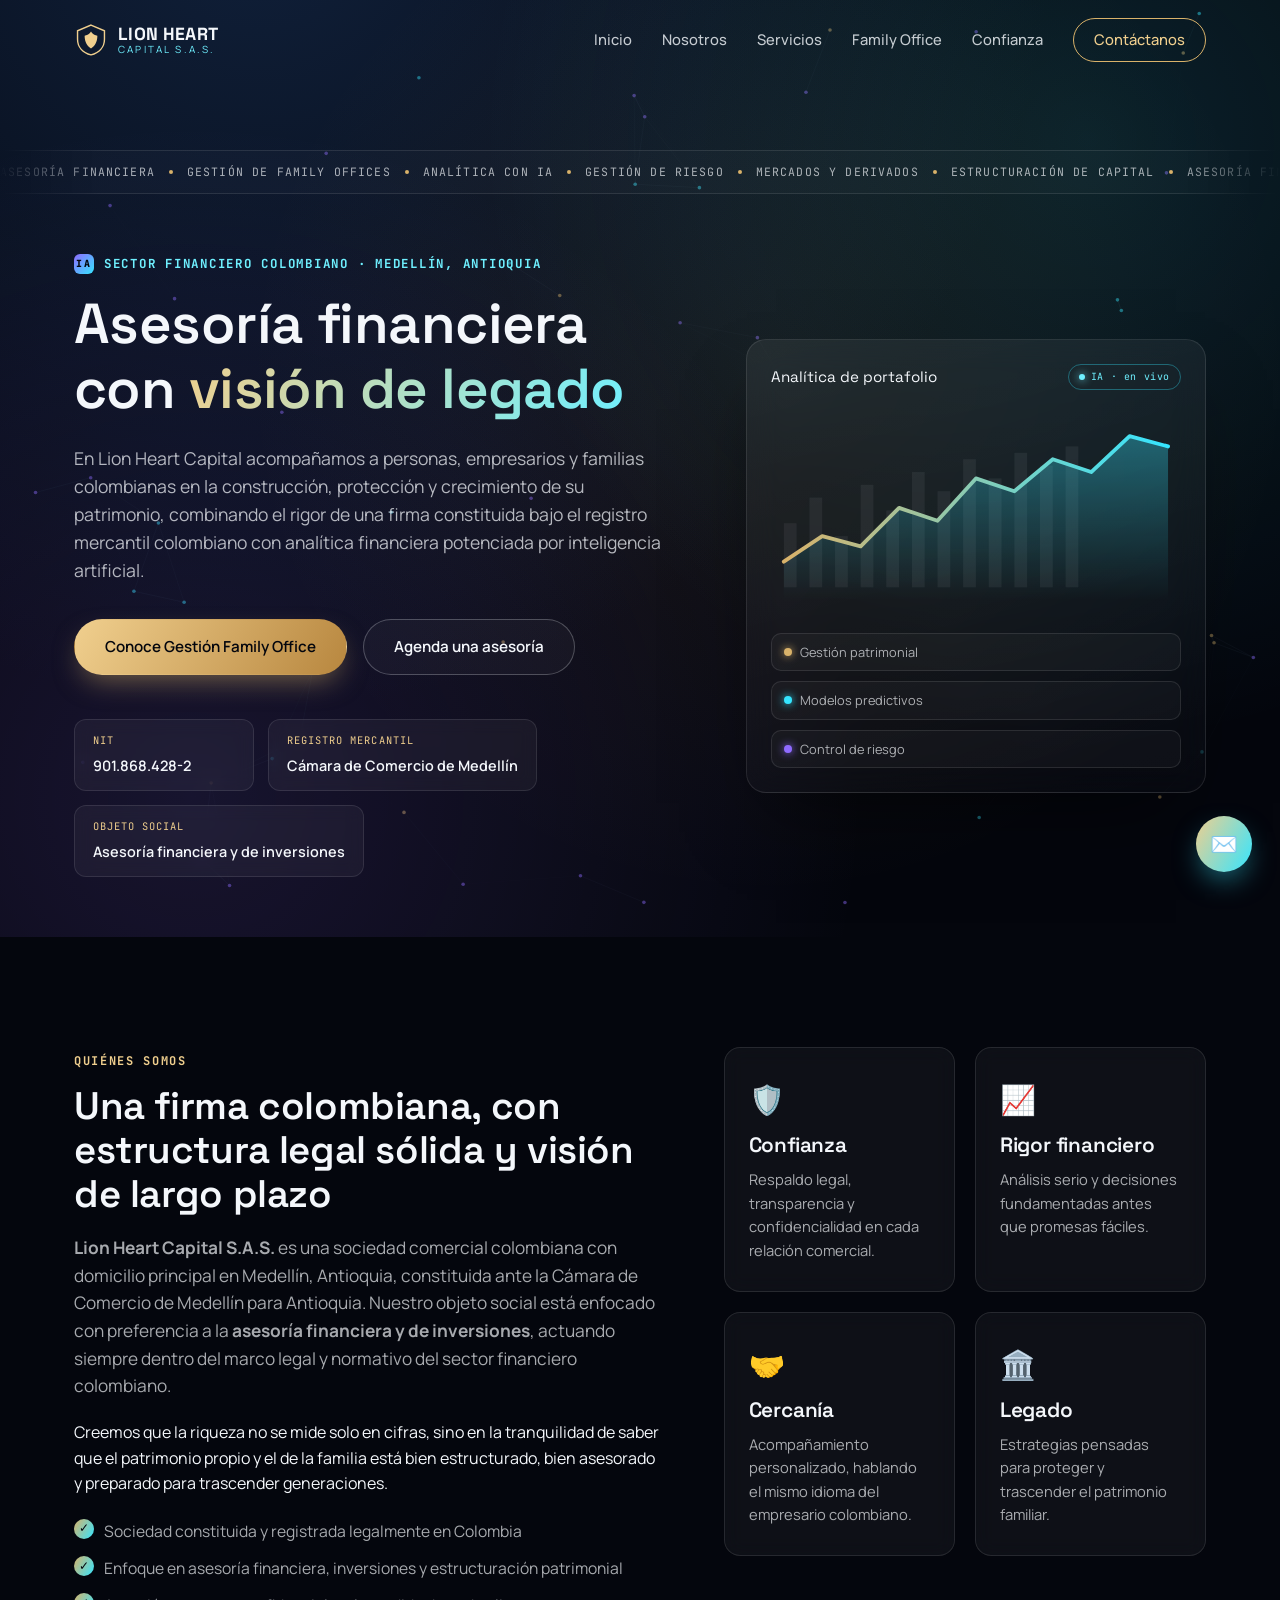
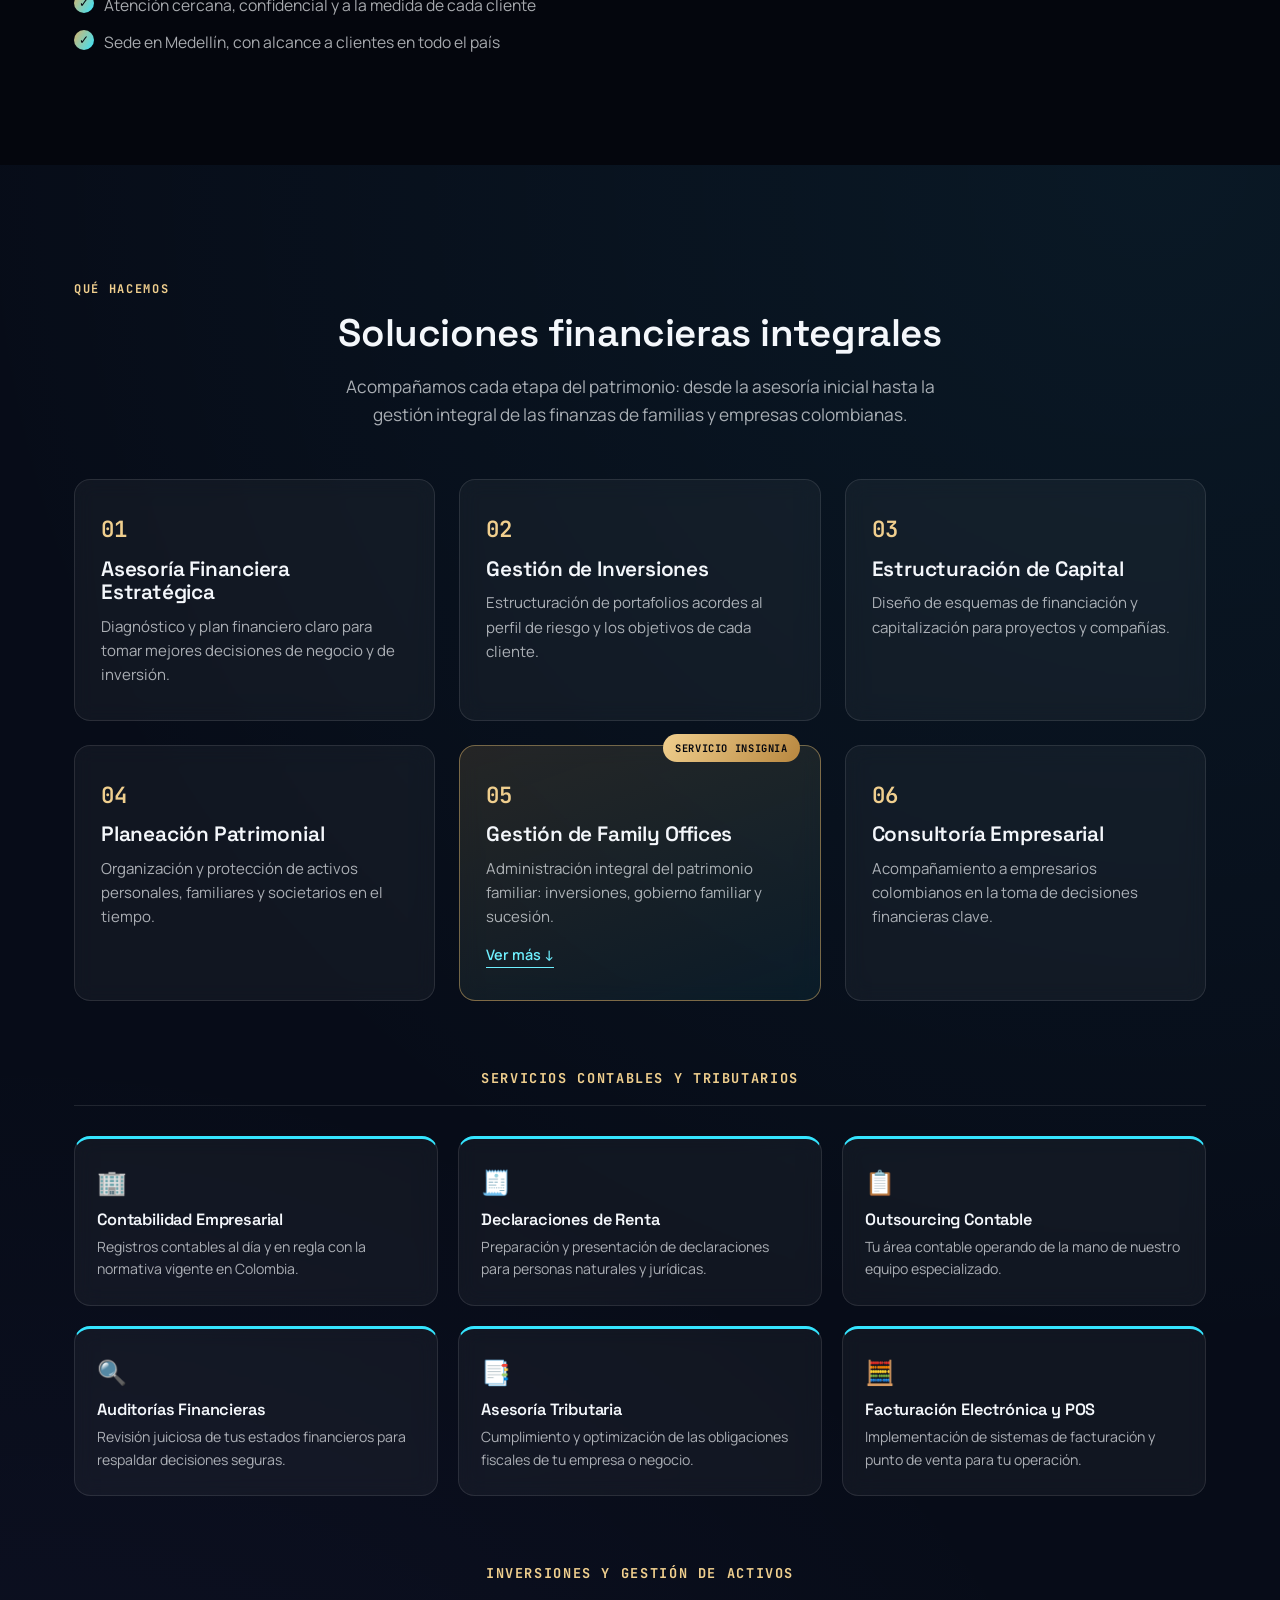
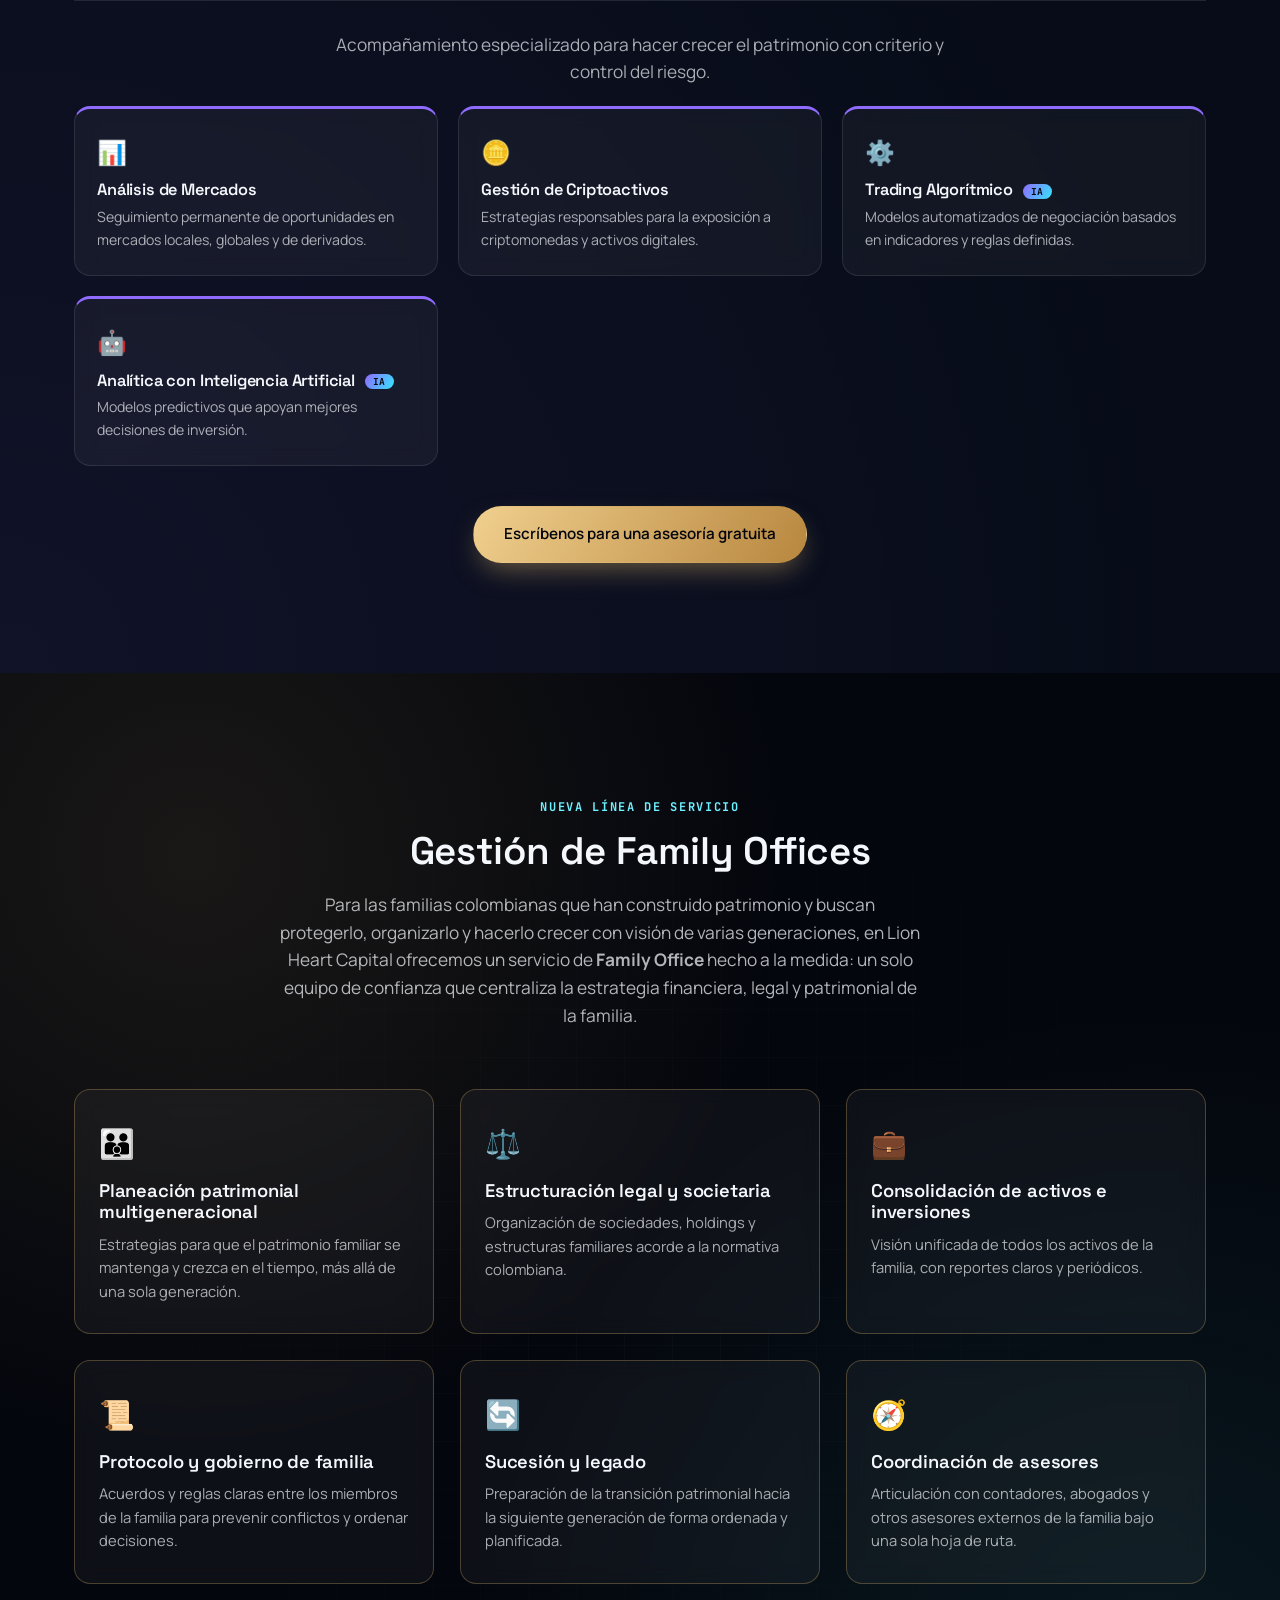
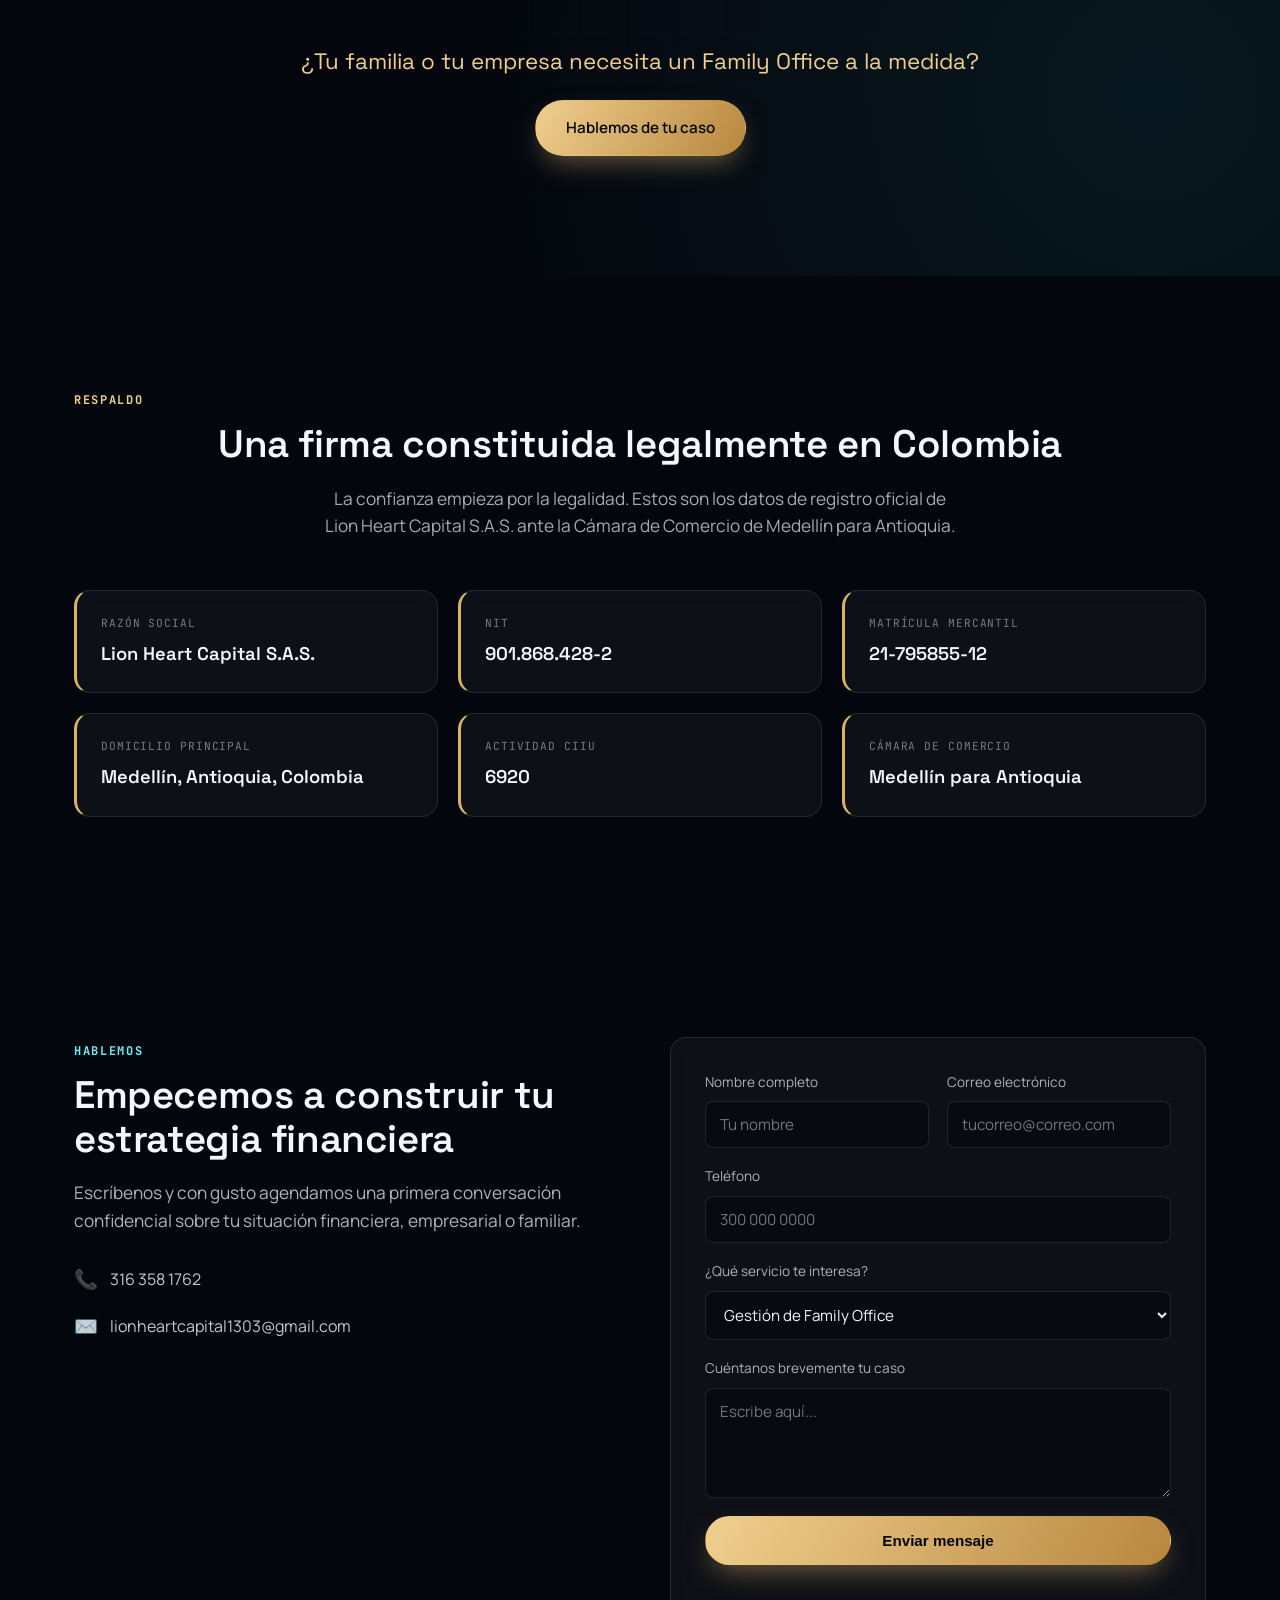
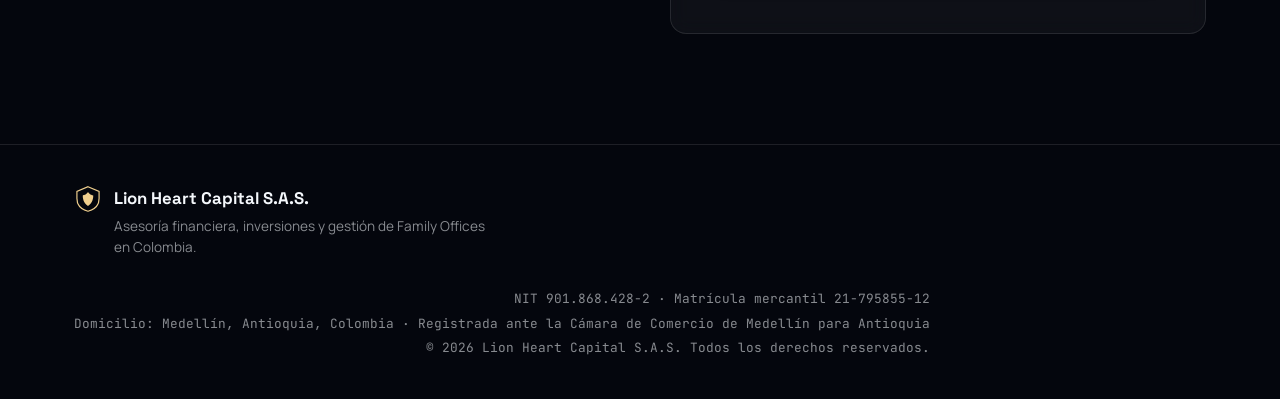
==== commit 20c35030: "Simplifica el contacto: un solo teléfono y sin dirección física Co-Authored-By: Claude Sonnet 5 <nor" ====
--- a/index.html
+++ b/index.html
@@ -424,12 +424,8 @@
 
           <ul class="contact-info">
             <li>
-              <span class="contact-info__icon">📍</span>
-              Calle 30 # 79 A 42, Medellín, Antioquia, Colombia
-            </li>
-            <li>
               <span class="contact-info__icon">📞</span>
-              316 358 1762 · 310 449 2417
+              316 358 1762
             </li>
             <li>
               <span class="contact-info__icon">✉️</span>
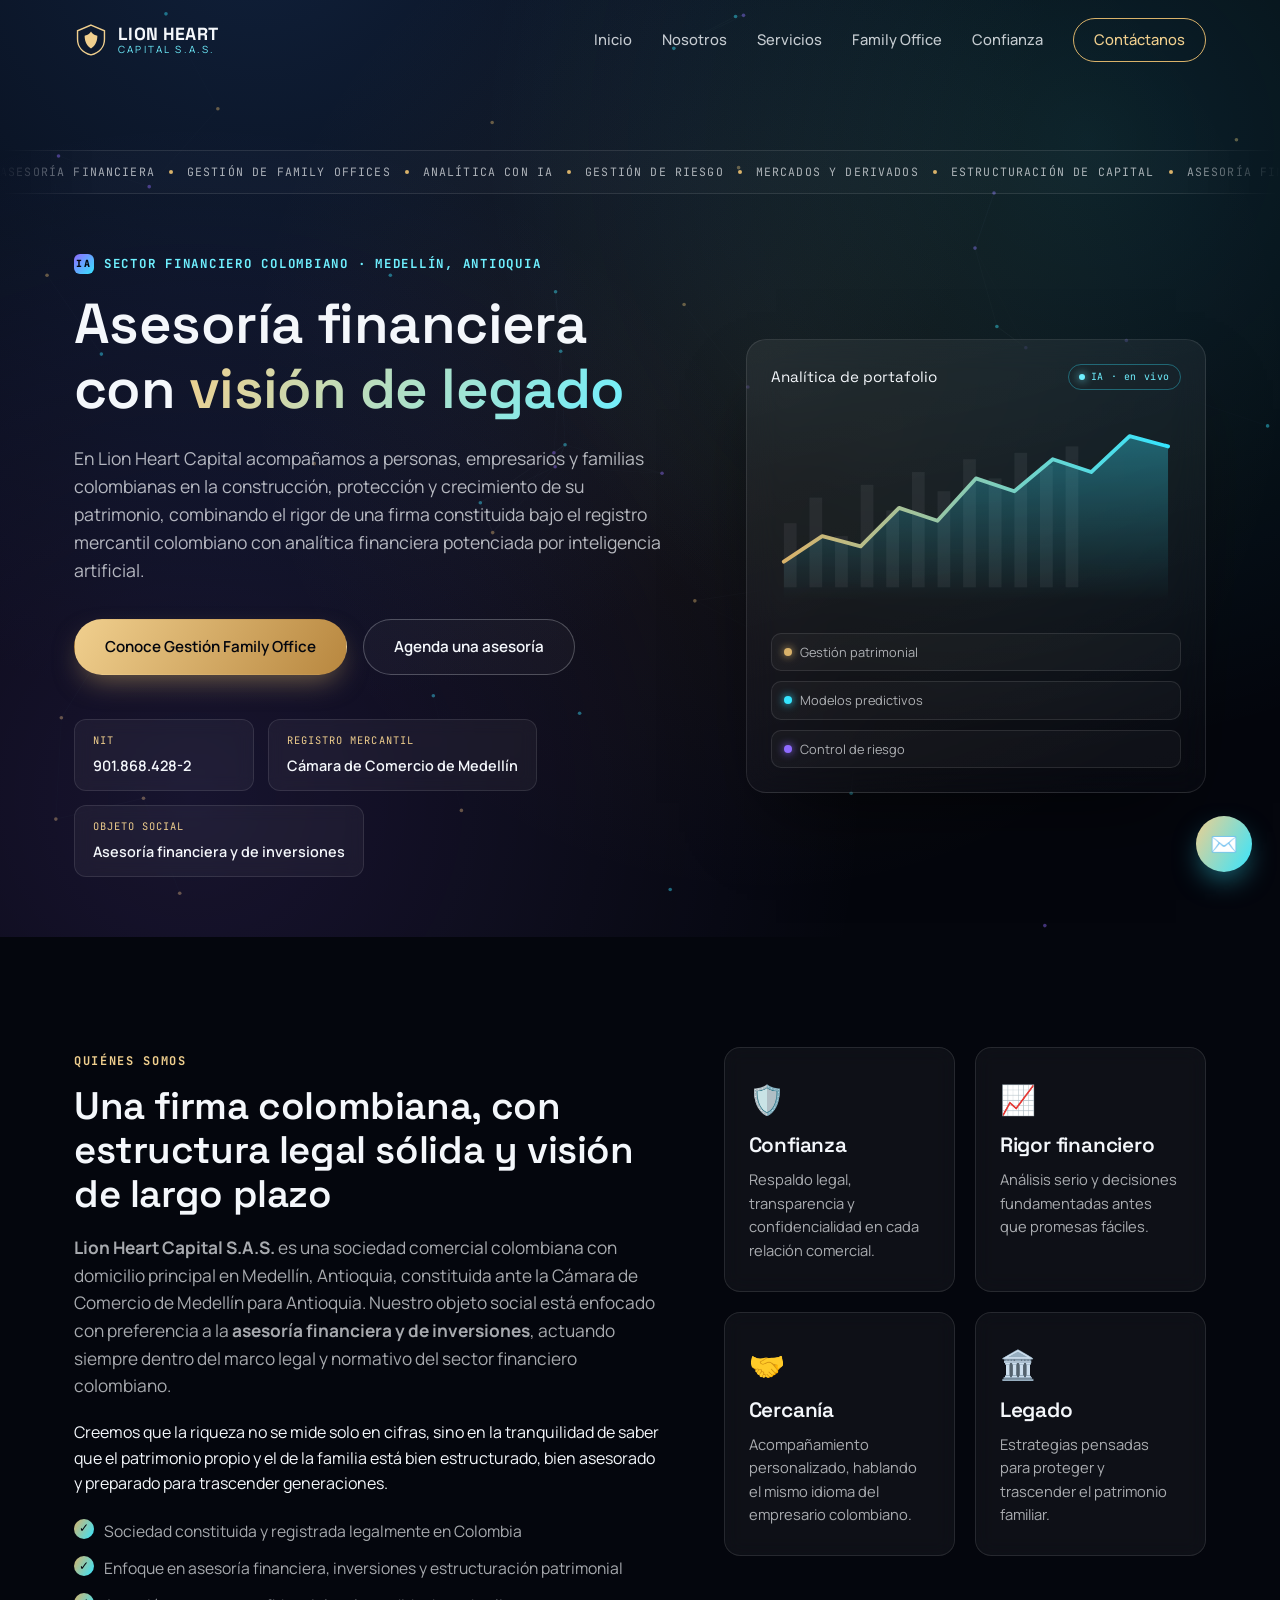
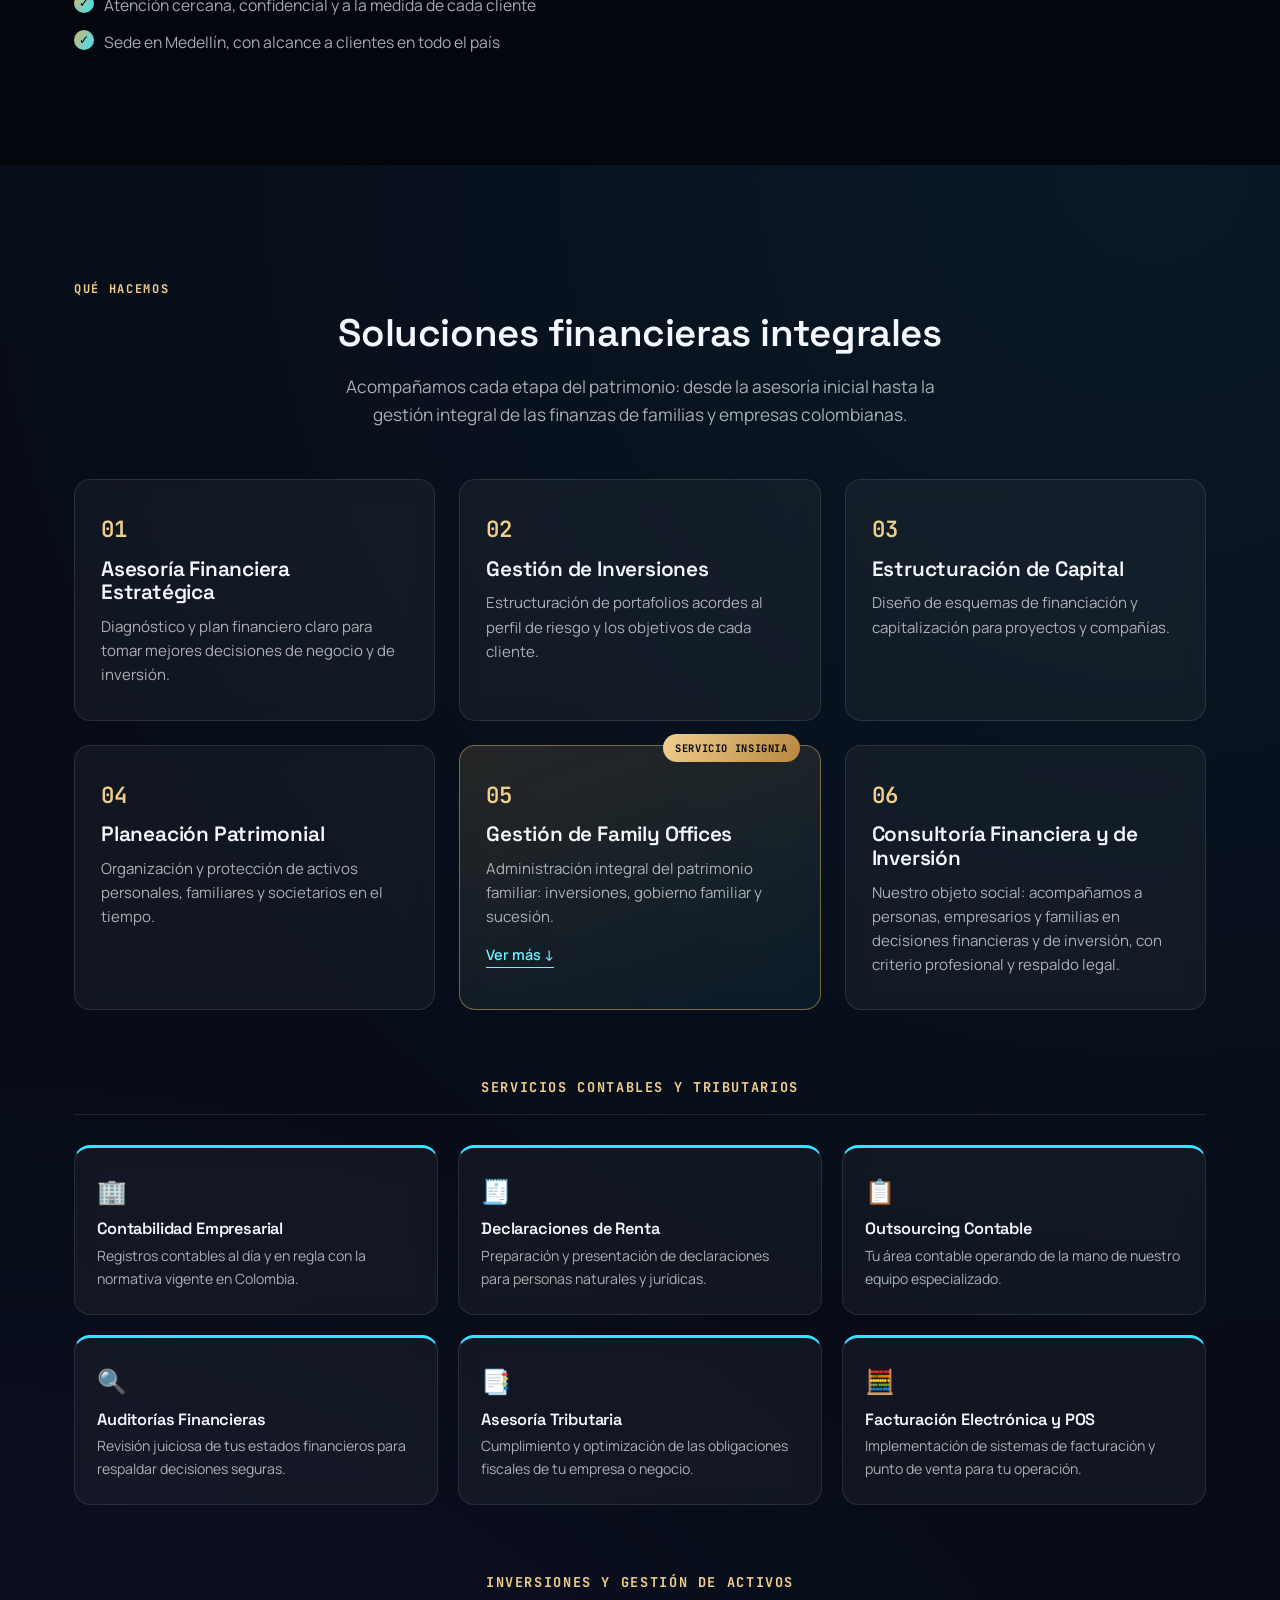
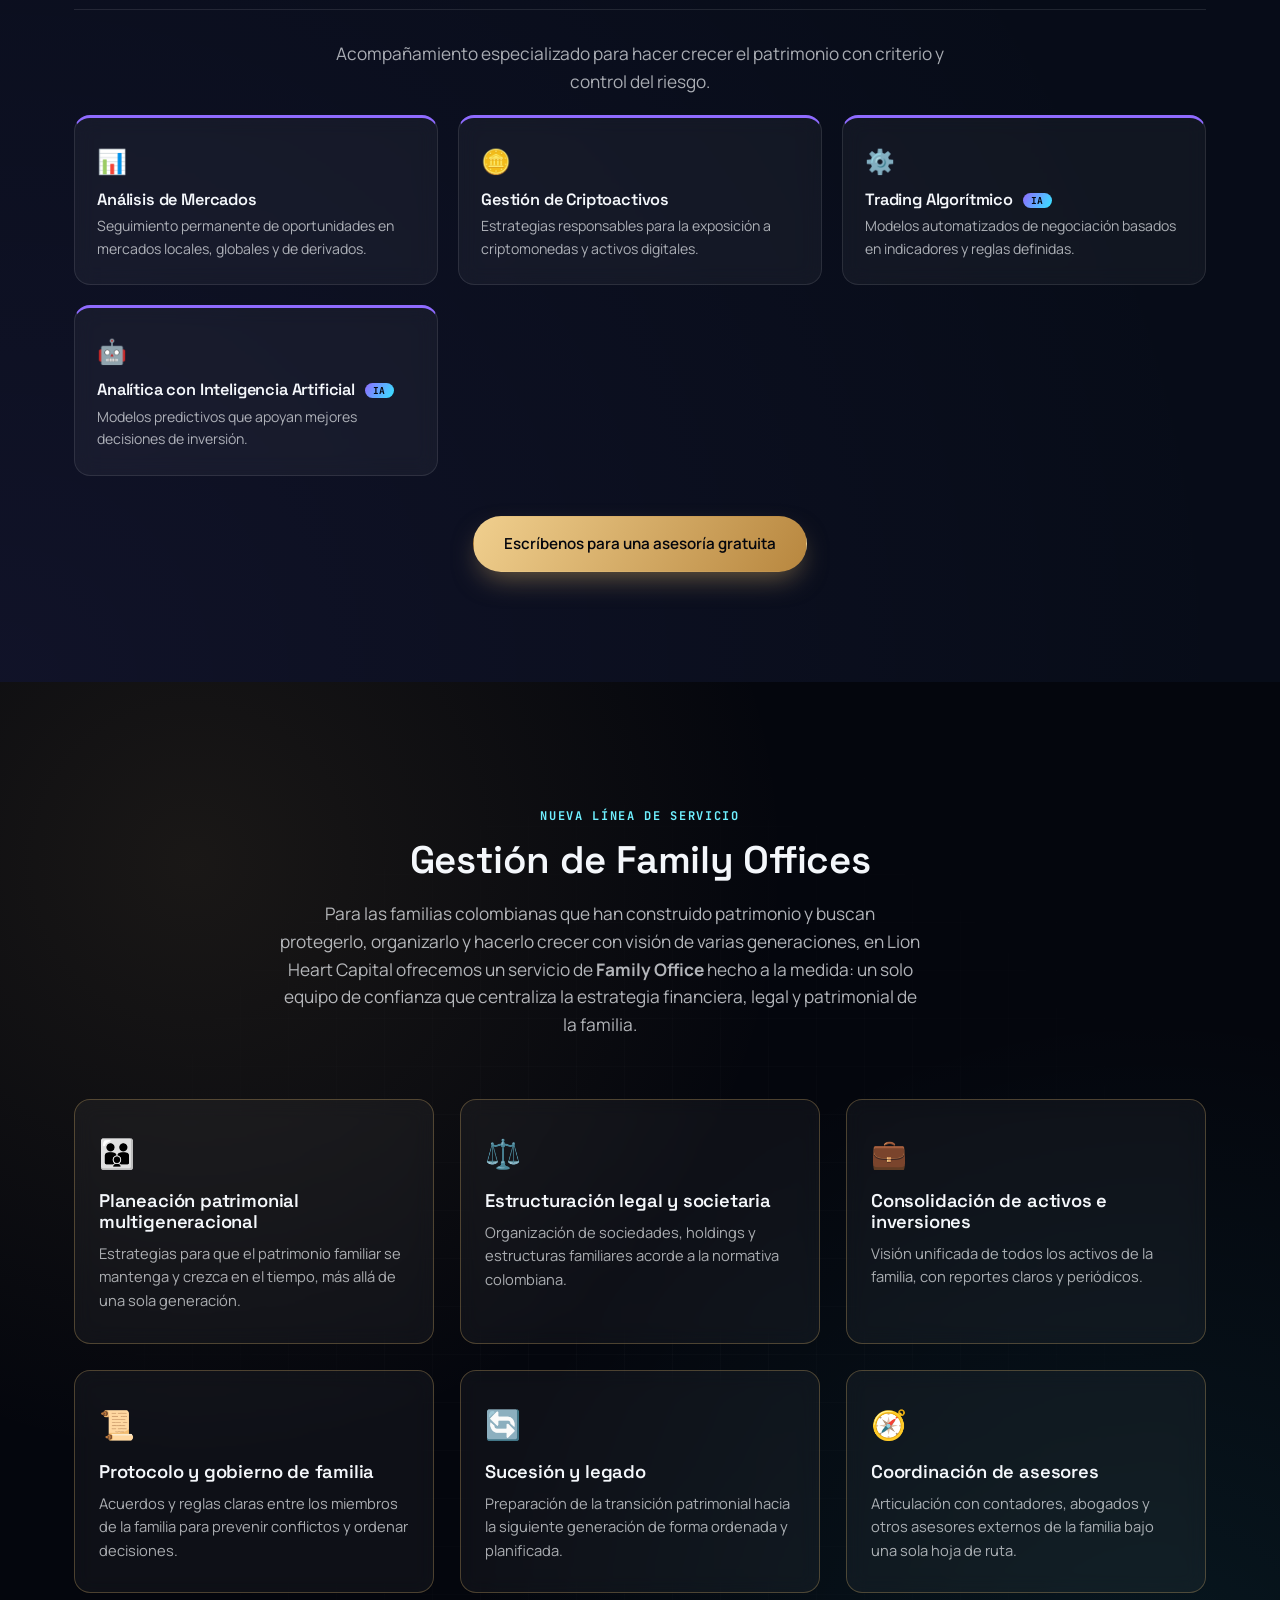
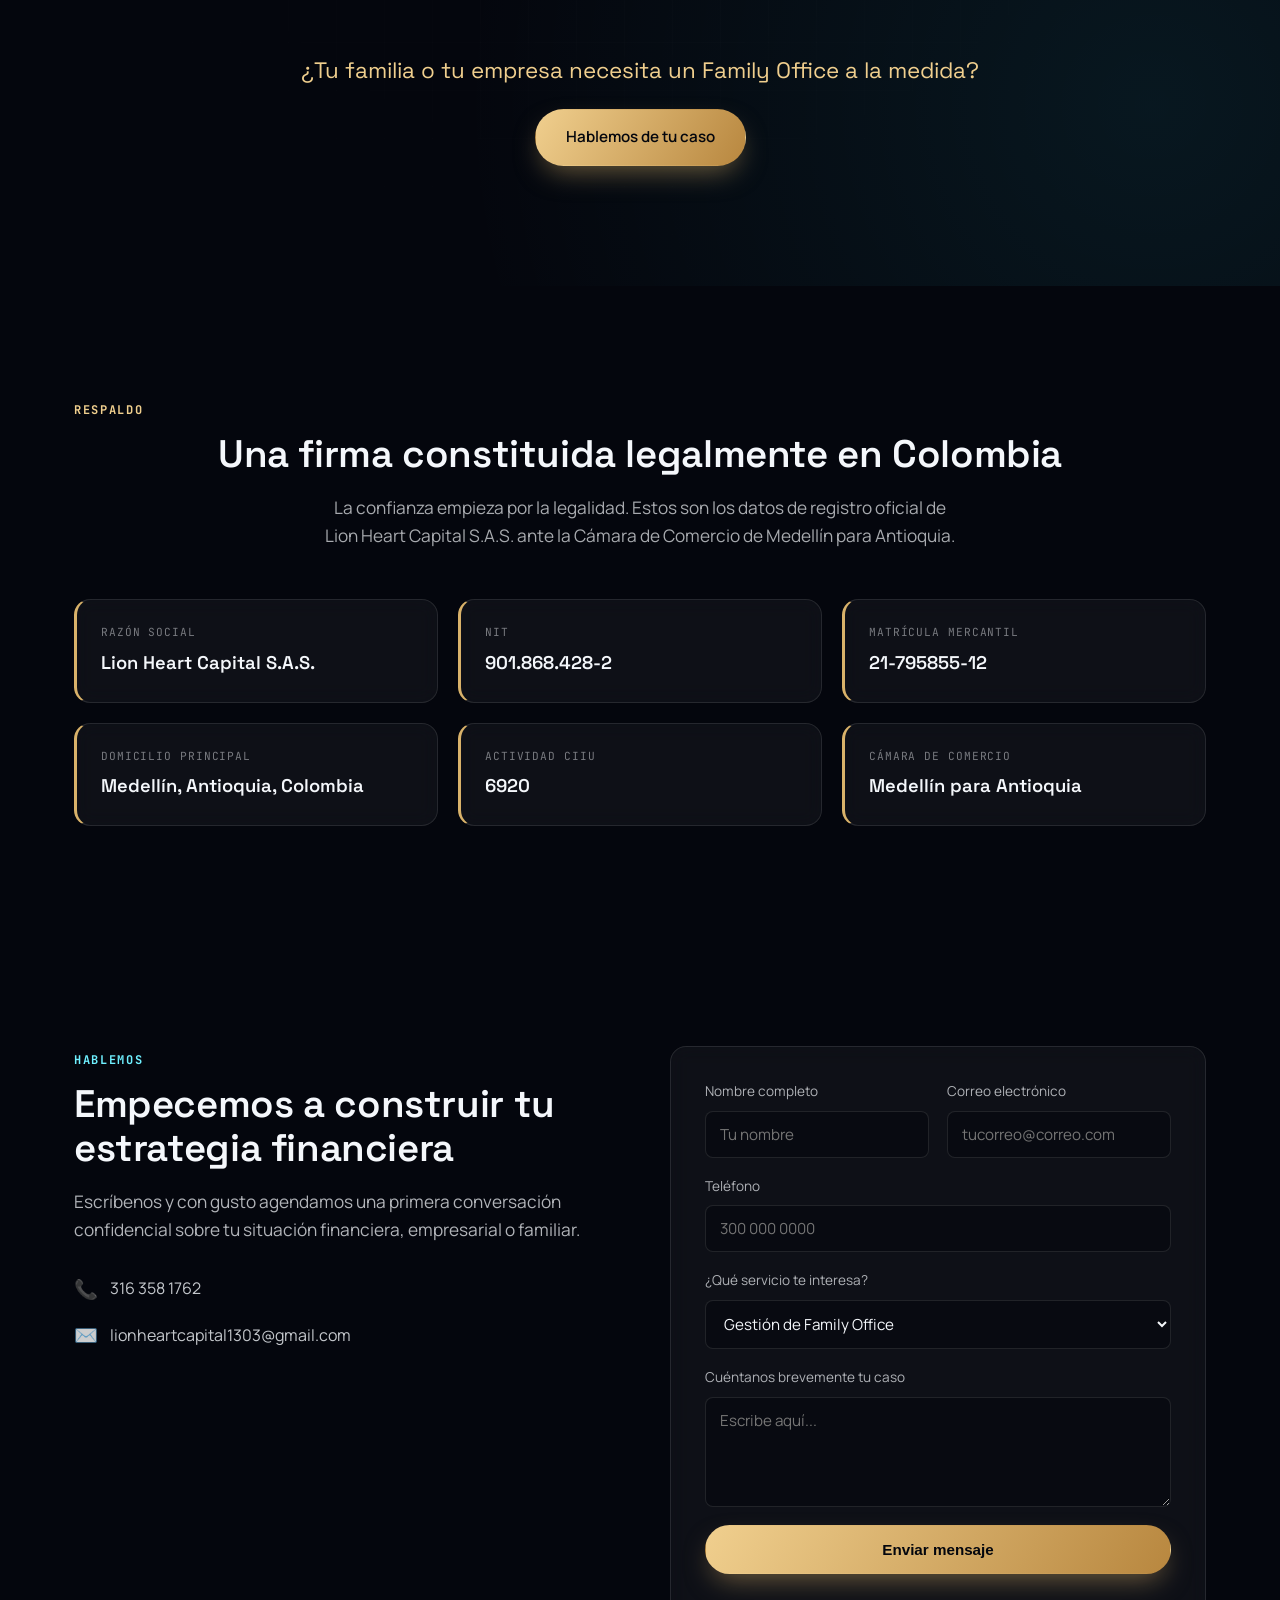
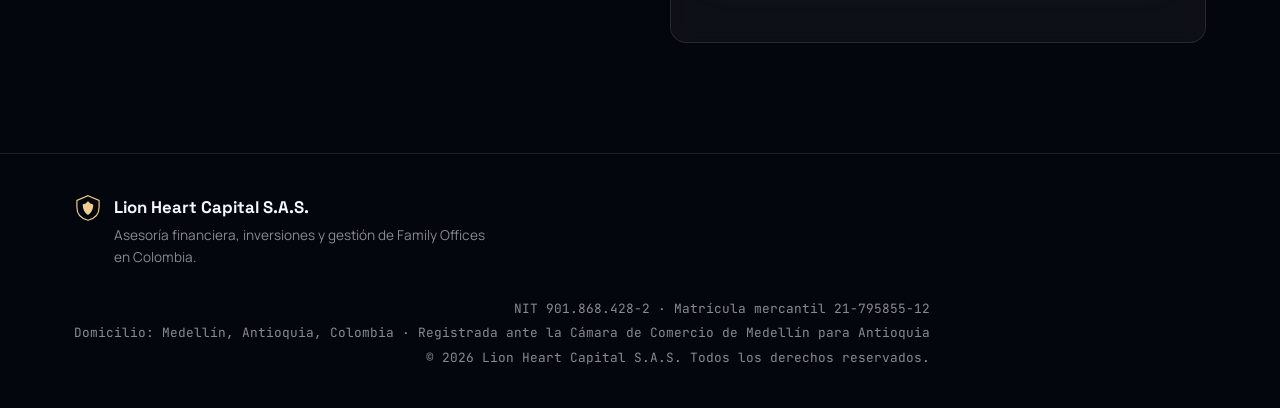
==== commit f78afcdf: "Agrega Consultoría Financiera y de Inversión a los servicios Renombra la tarjeta de consultoría empr" ====
--- a/index.html
+++ b/index.html
@@ -241,8 +241,8 @@
         </div>
         <div class="service-card reveal">
           <span class="service-card__num">06</span>
-          <h3>Consultoría Empresarial</h3>
-          <p>Acompañamiento a empresarios colombianos en la toma de decisiones financieras clave.</p>
+          <h3>Consultoría Financiera y de Inversión</h3>
+          <p>Nuestro objeto social: acompañamos a personas, empresarios y familias en decisiones financieras y de inversión, con criterio profesional y respaldo legal.</p>
         </div>
       </div>
 
@@ -453,7 +453,7 @@
               <option>Estructuración de Capital</option>
               <option>Planeación Patrimonial</option>
               <option selected>Gestión de Family Office</option>
-              <option>Consultoría Empresarial</option>
+              <option>Consultoría Financiera y de Inversión</option>
             </select>
           </label>
           <label>Cuéntanos brevemente tu caso
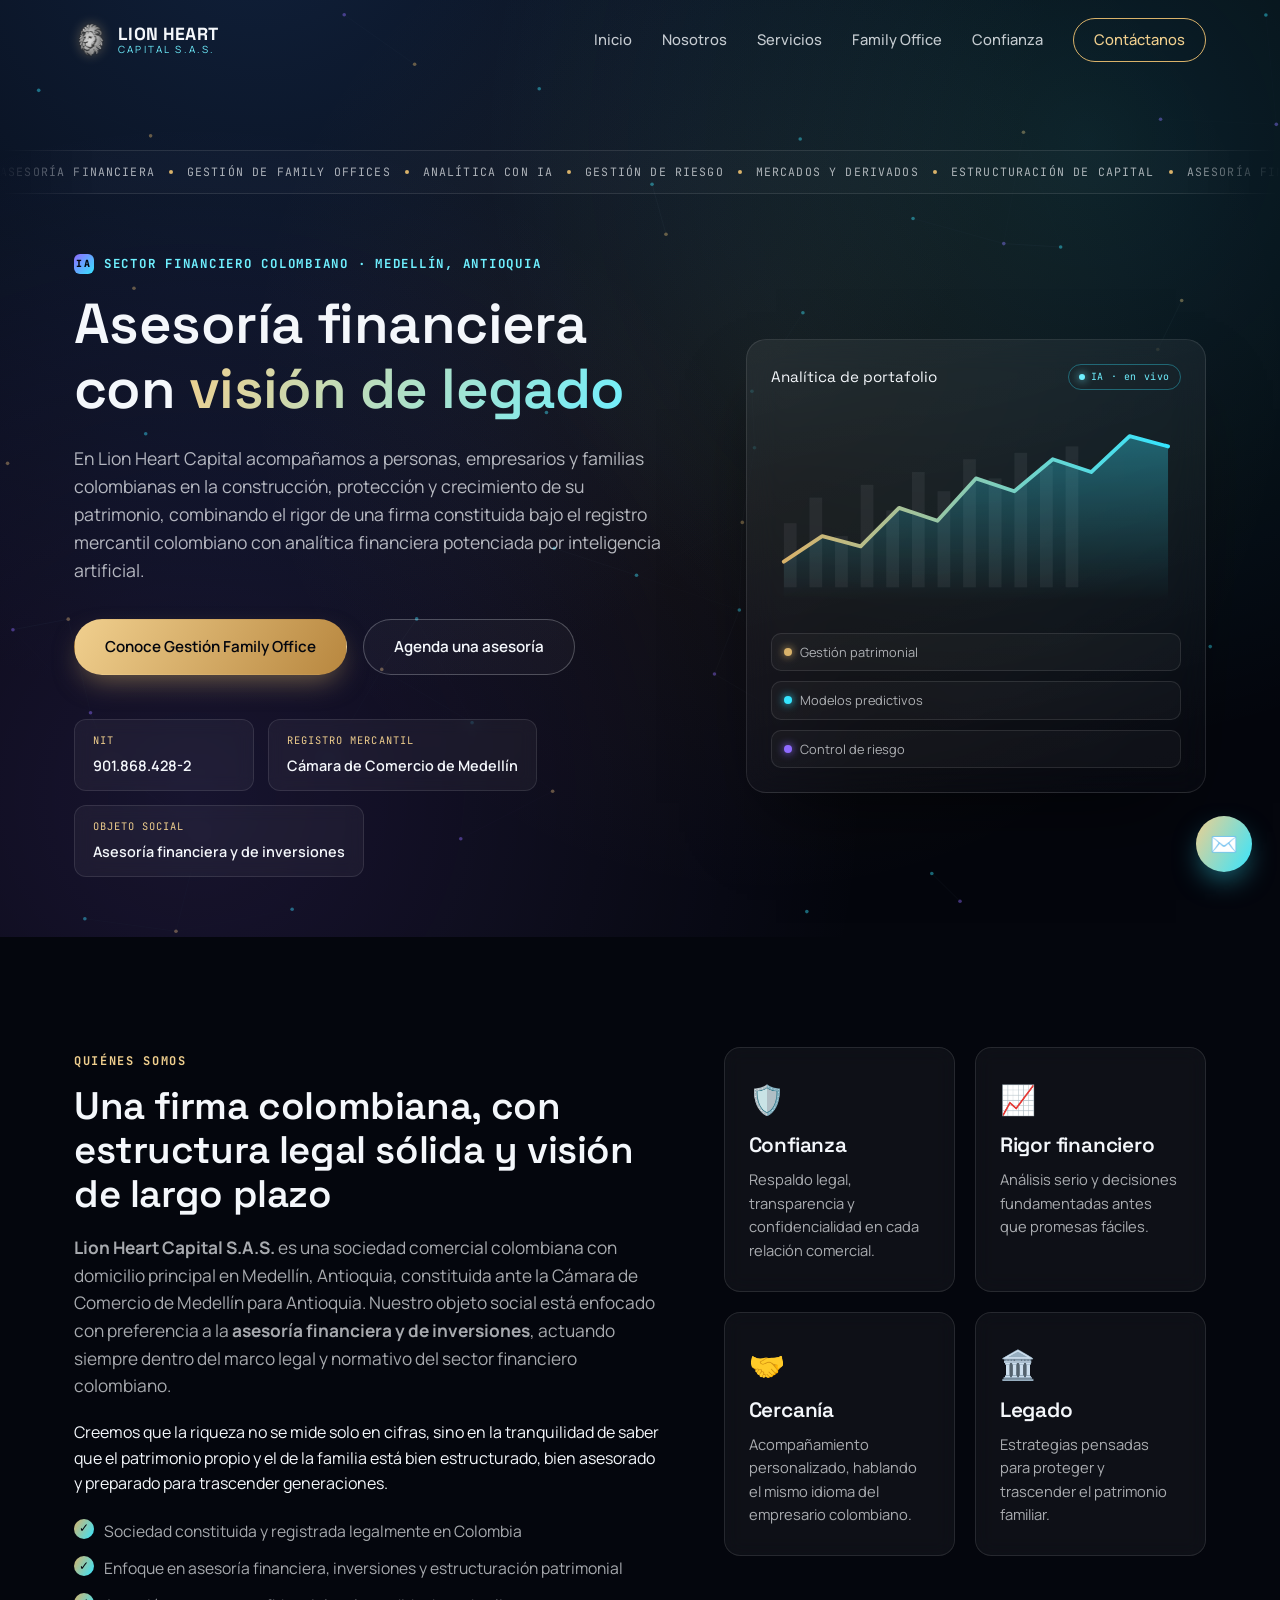
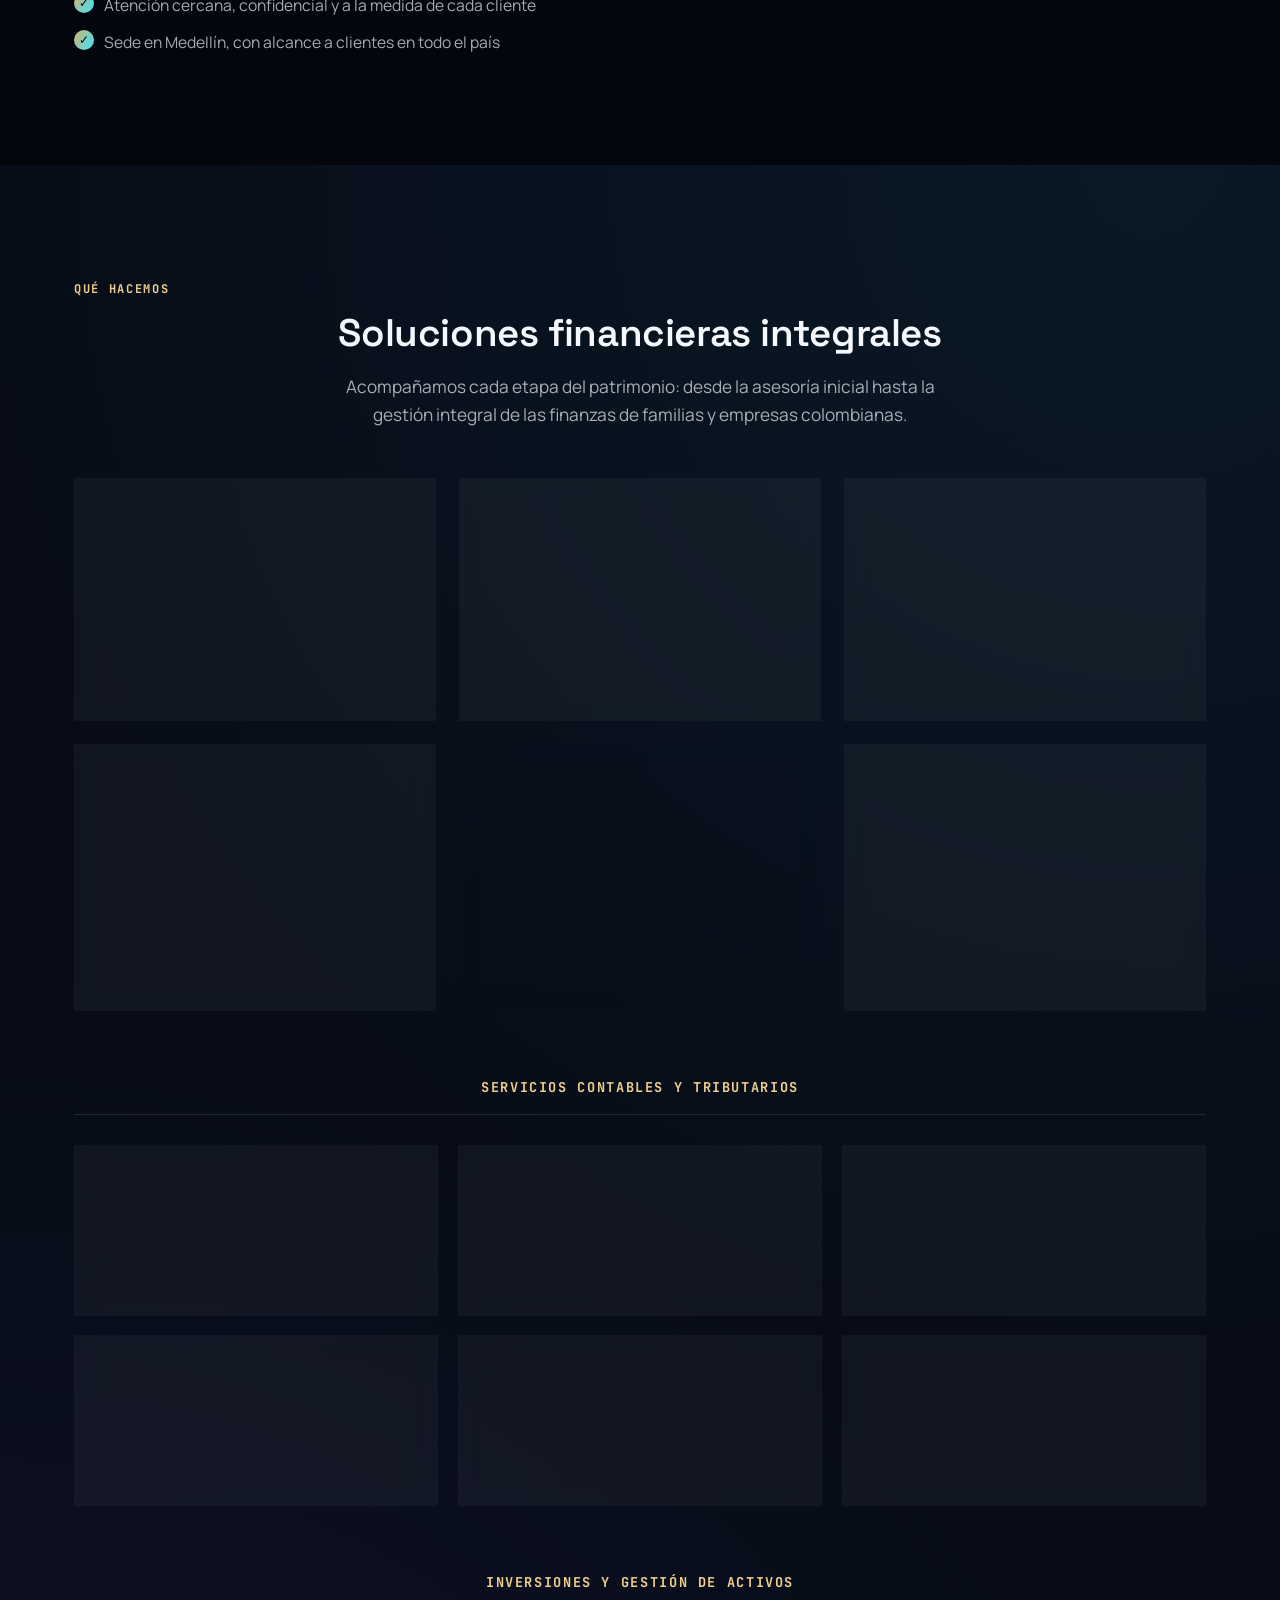
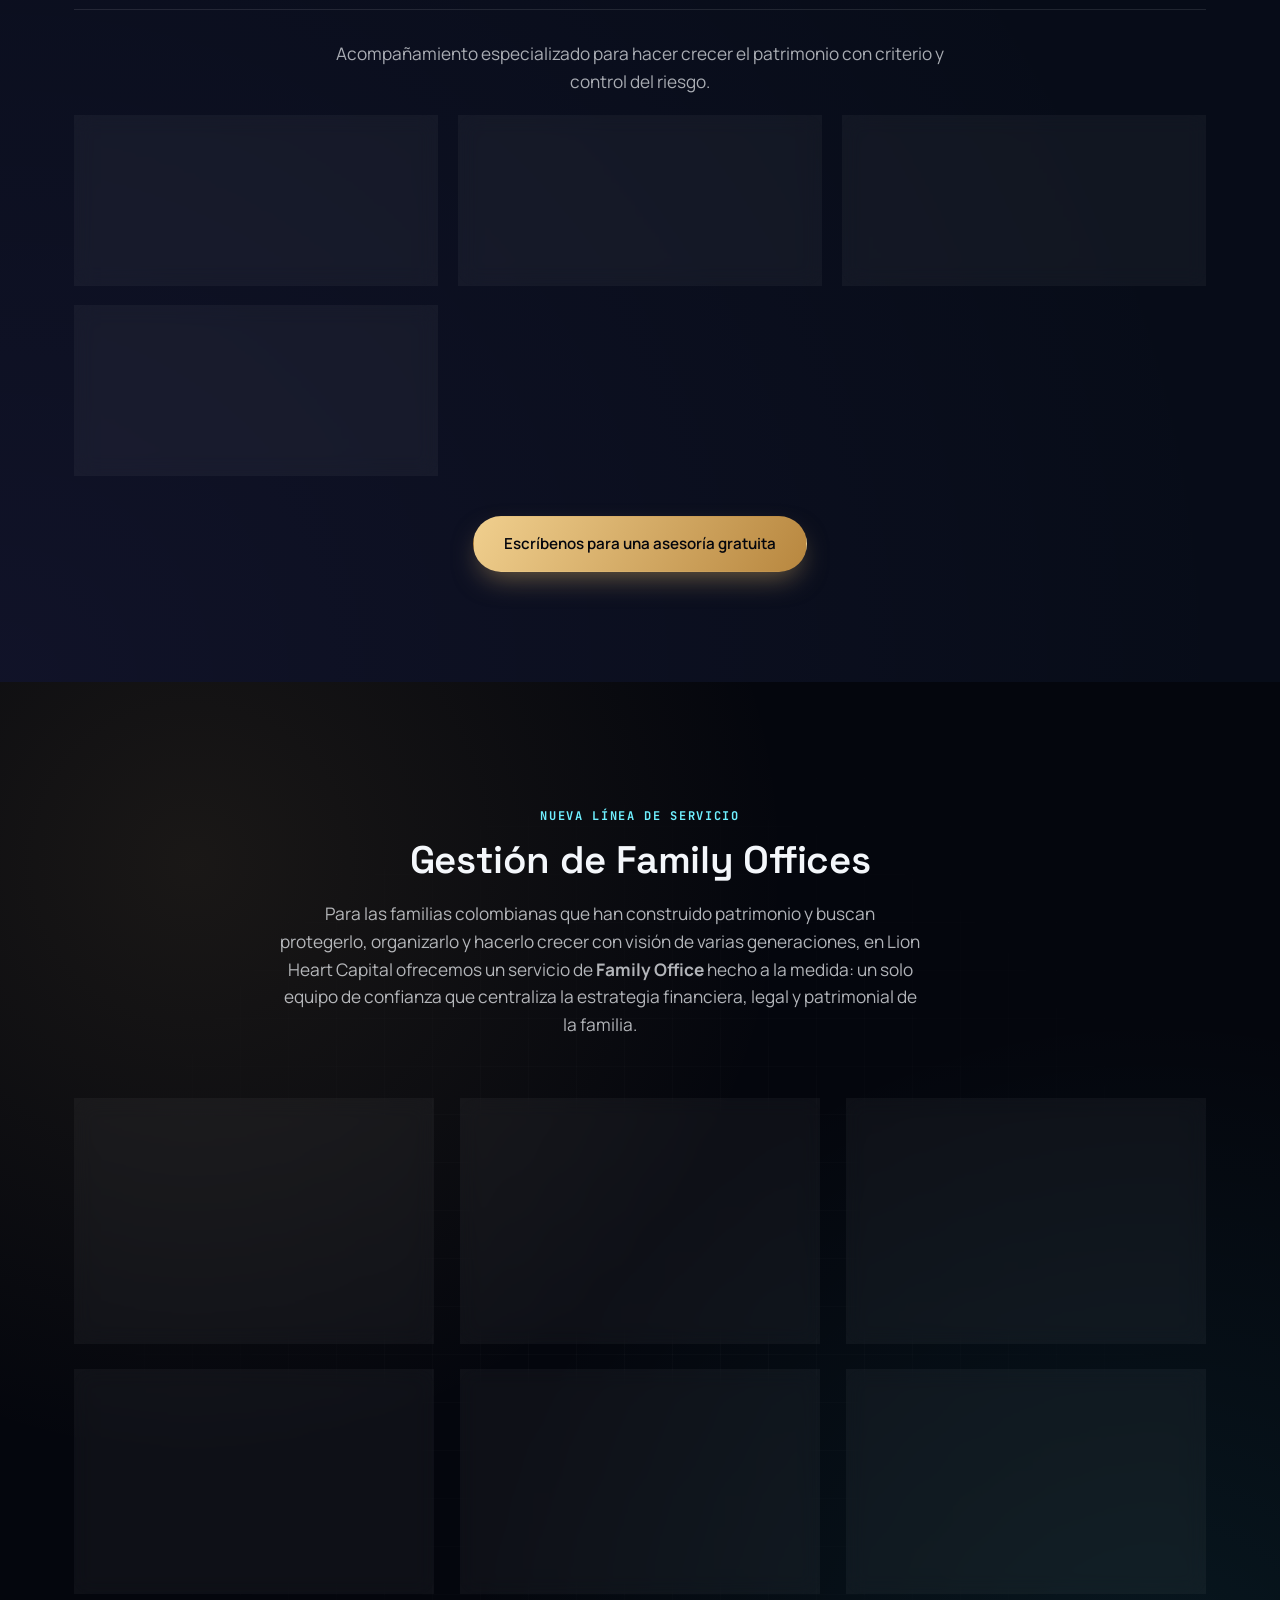
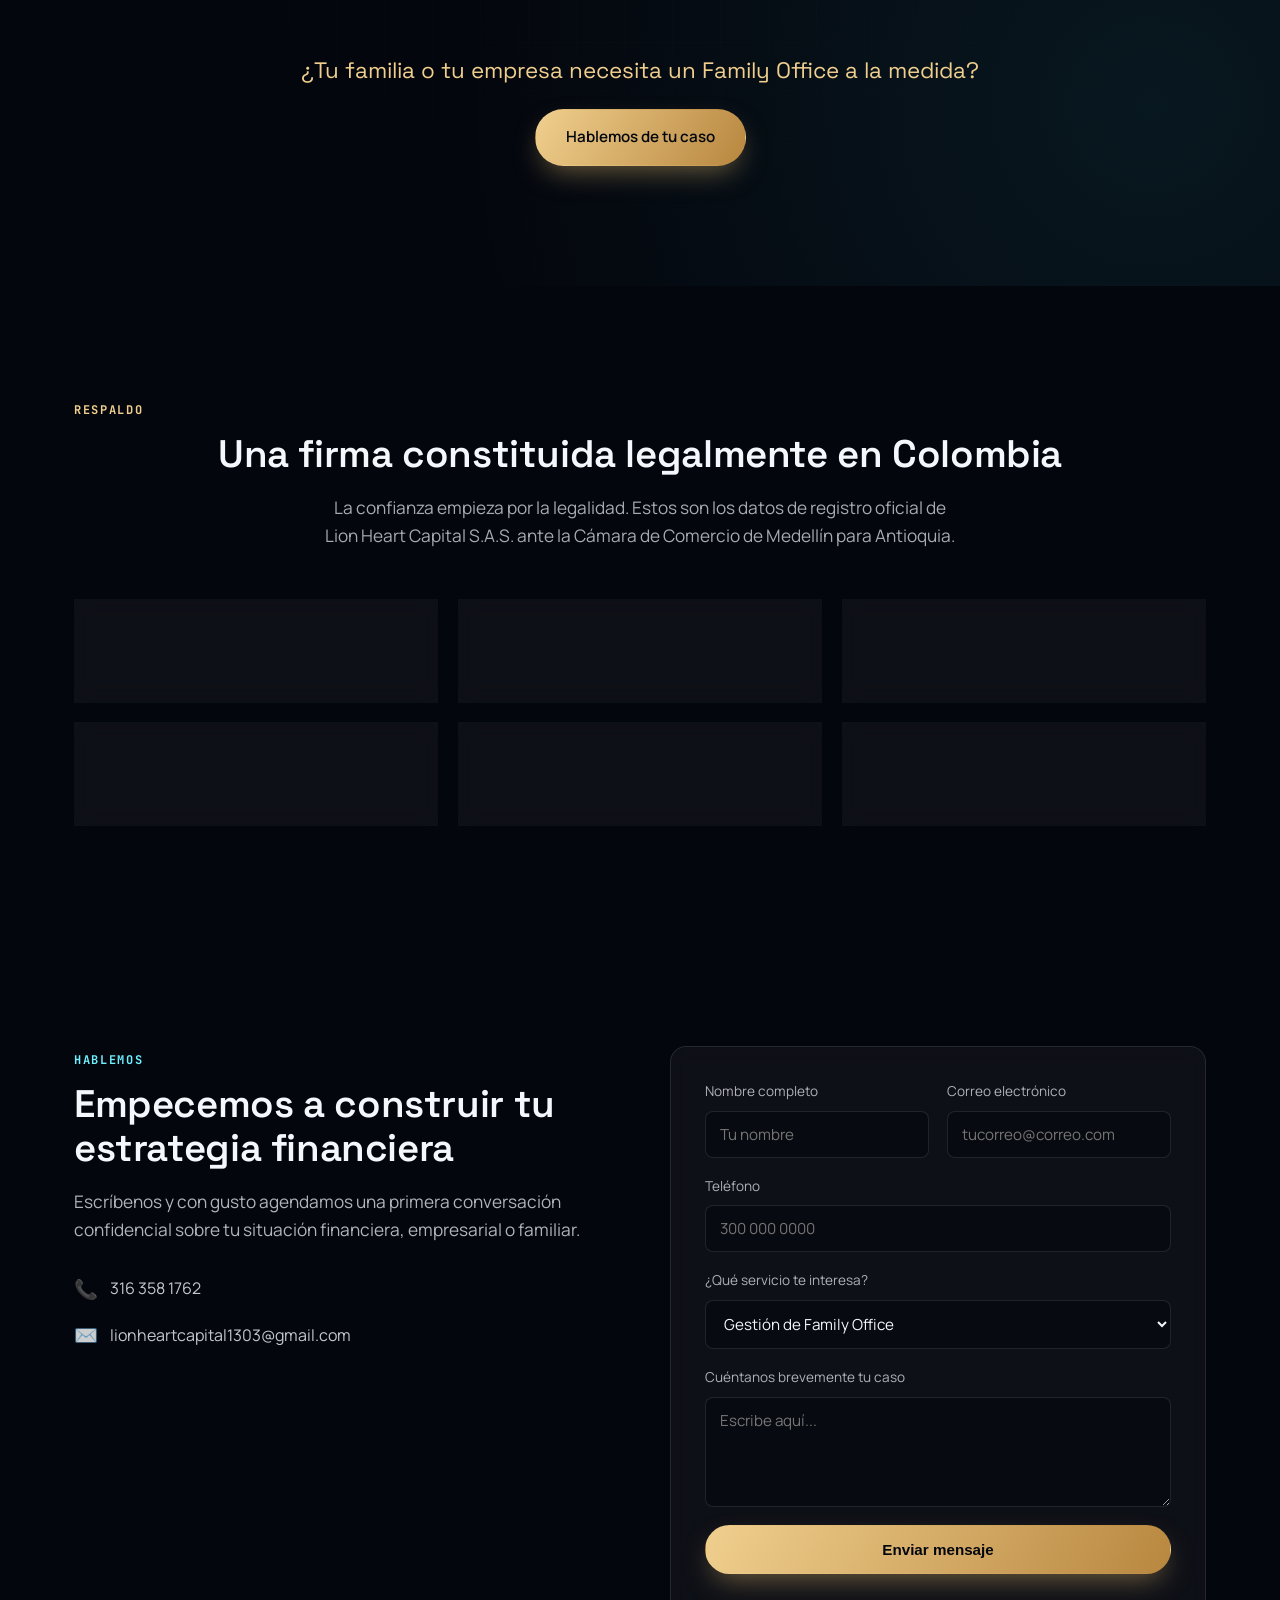
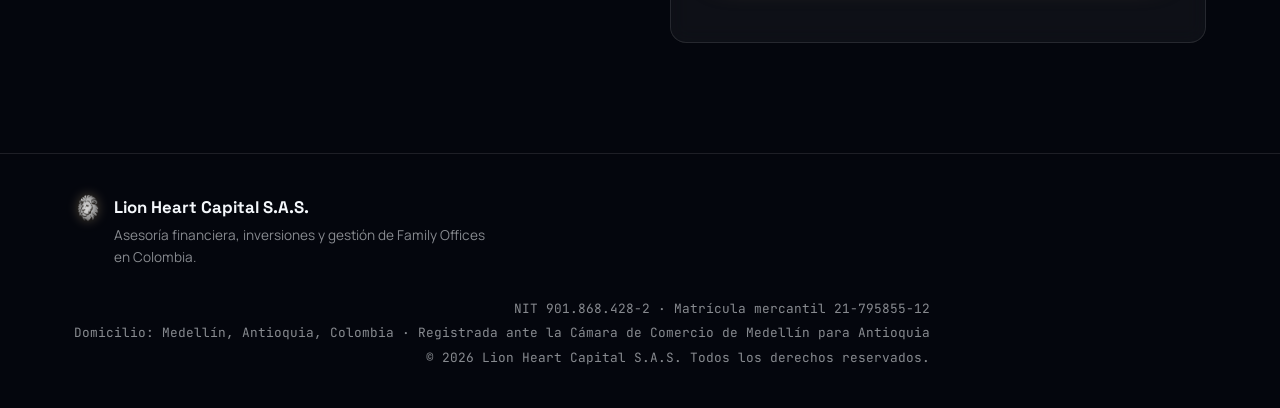
==== commit adbd07e9: "Usa el logo real del león en el encabezado, pie de página y favicon Recorta la cabeza del león del l" ====
--- a/index.html
+++ b/index.html
@@ -5,7 +5,7 @@
 <meta name="viewport" content="width=device-width, initial-scale=1.0">
 <title>Lion Heart Capital S.A.S. | Asesoría Financiera, Inversiones y Family Office</title>
 <meta name="description" content="Lion Heart Capital S.A.S. — Asesoría financiera, gestión de inversiones y gestión de Family Offices en Medellín, Colombia. Confianza, rigor y respaldo legal.">
-<link rel="icon" href="assets/favicon.svg" type="image/svg+xml">
+<link rel="icon" href="assets/favicon-lion.png" type="image/png">
 <link rel="preconnect" href="https://fonts.googleapis.com">
 <link rel="stylesheet" href="https://fonts.googleapis.com/css2?family=Space+Grotesk:wght@500;600;700&family=Manrope:wght@400;500;600;700;800&family=JetBrains+Mono:wght@500;600&display=swap">
 <link rel="stylesheet" href="css/styles.css">
@@ -18,10 +18,7 @@
   <div class="container header__inner">
     <a href="#inicio" class="brand">
       <span class="brand__mark">
-        <svg viewBox="0 0 48 48" width="34" height="34" aria-hidden="true">
-          <path d="M24 3 L43 11 V23 C43 34 35.5 42 24 45 C12.5 42 5 34 5 23 V11 Z" fill="none" stroke="currentColor" stroke-width="2"/>
-          <path d="M24 12 C27 17 33 18 33 18 C33 27 29 33 24 36 C19 33 15 27 15 18 C15 18 21 17 24 12 Z" fill="currentColor"/>
-        </svg>
+        <img src="assets/lion-mark.png" alt="" width="34" height="34">
       </span>
       <span class="brand__text">
         <strong>LION HEART</strong>
@@ -472,10 +469,7 @@
   <div class="container footer__inner">
     <div class="footer__brand">
       <span class="brand__mark brand__mark--footer">
-        <svg viewBox="0 0 48 48" width="28" height="28" aria-hidden="true">
-          <path d="M24 3 L43 11 V23 C43 34 35.5 42 24 45 C12.5 42 5 34 5 23 V11 Z" fill="none" stroke="currentColor" stroke-width="2"/>
-          <path d="M24 12 C27 17 33 18 33 18 C33 27 29 33 24 36 C19 33 15 27 15 18 C15 18 21 17 24 12 Z" fill="currentColor"/>
-        </svg>
+        <img src="assets/lion-mark.png" alt="" width="28" height="28">
       </span>
       <div>
         <strong>Lion Heart Capital S.A.S.</strong>
--- a/css/styles.css
+++ b/css/styles.css
@@ -139,6 +139,12 @@
 
 .brand { display: flex; align-items: center; gap: 10px; color: var(--white); }
 .brand__mark { color: var(--gold-400); display: flex; }
+.brand__mark img {
+  width: 34px; height: 34px;
+  object-fit: contain;
+  filter: drop-shadow(0 0 6px rgba(240, 207, 142, 0.35));
+}
+.brand__mark--footer img { width: 28px; height: 28px; }
 .brand__text { display: flex; flex-direction: column; line-height: 1.1; }
 .brand__text strong { font-family: var(--ff-display); font-size: 1.1rem; letter-spacing: 0.02em; }
 .brand__text em { font-style: normal; font-size: 0.62rem; letter-spacing: 0.22em; color: var(--cyan-400); }
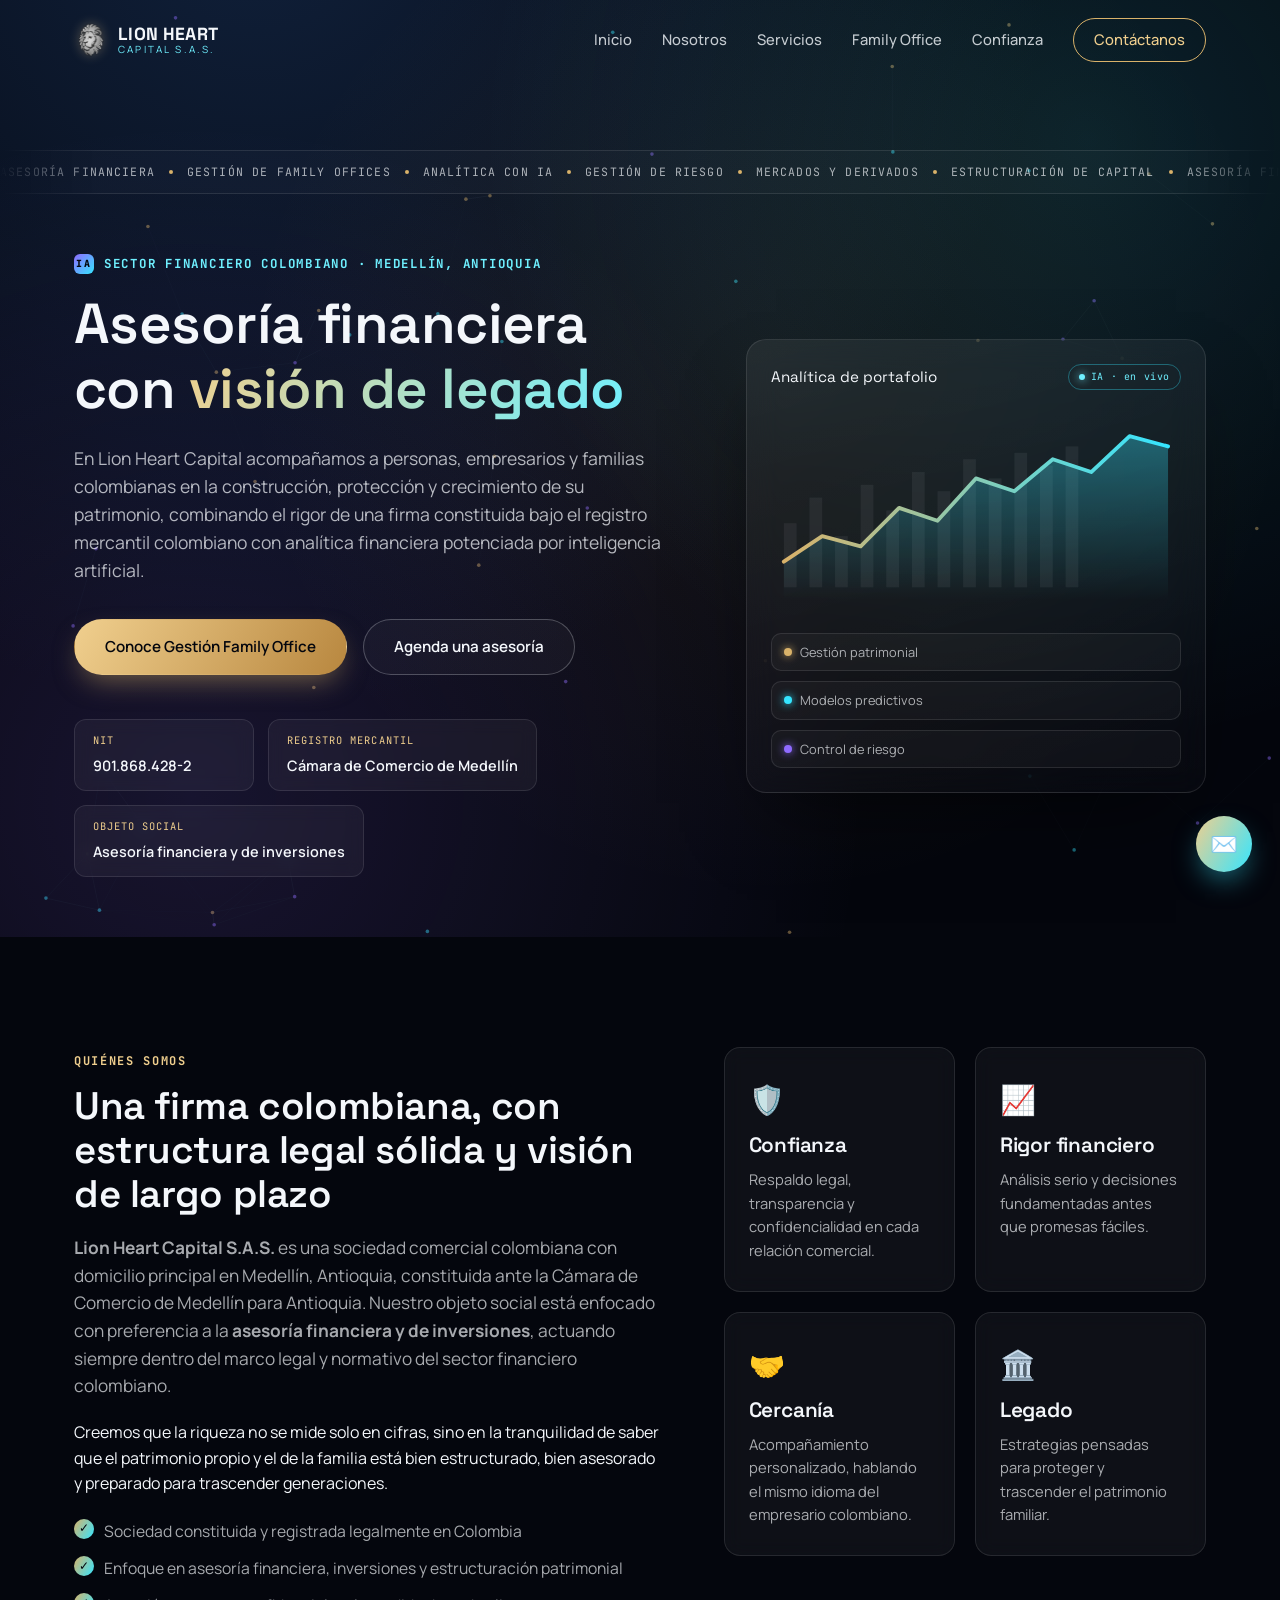
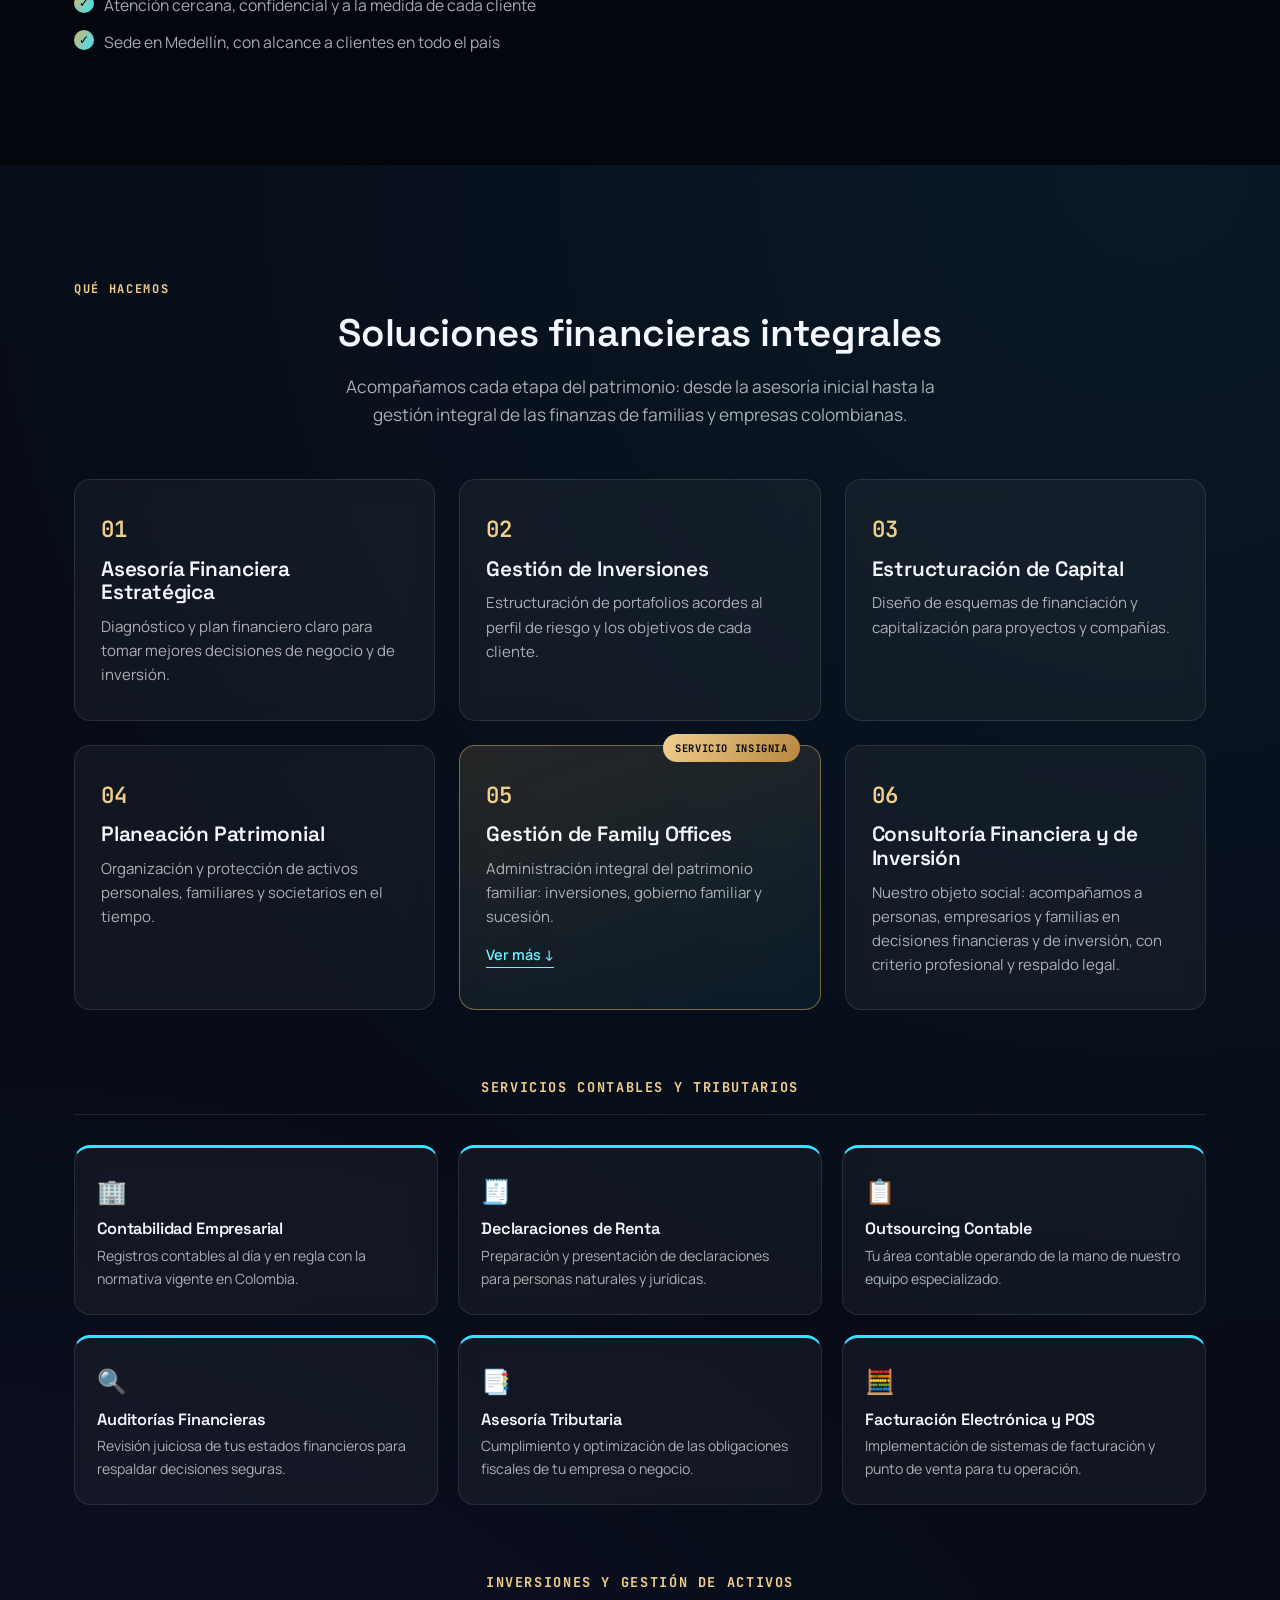
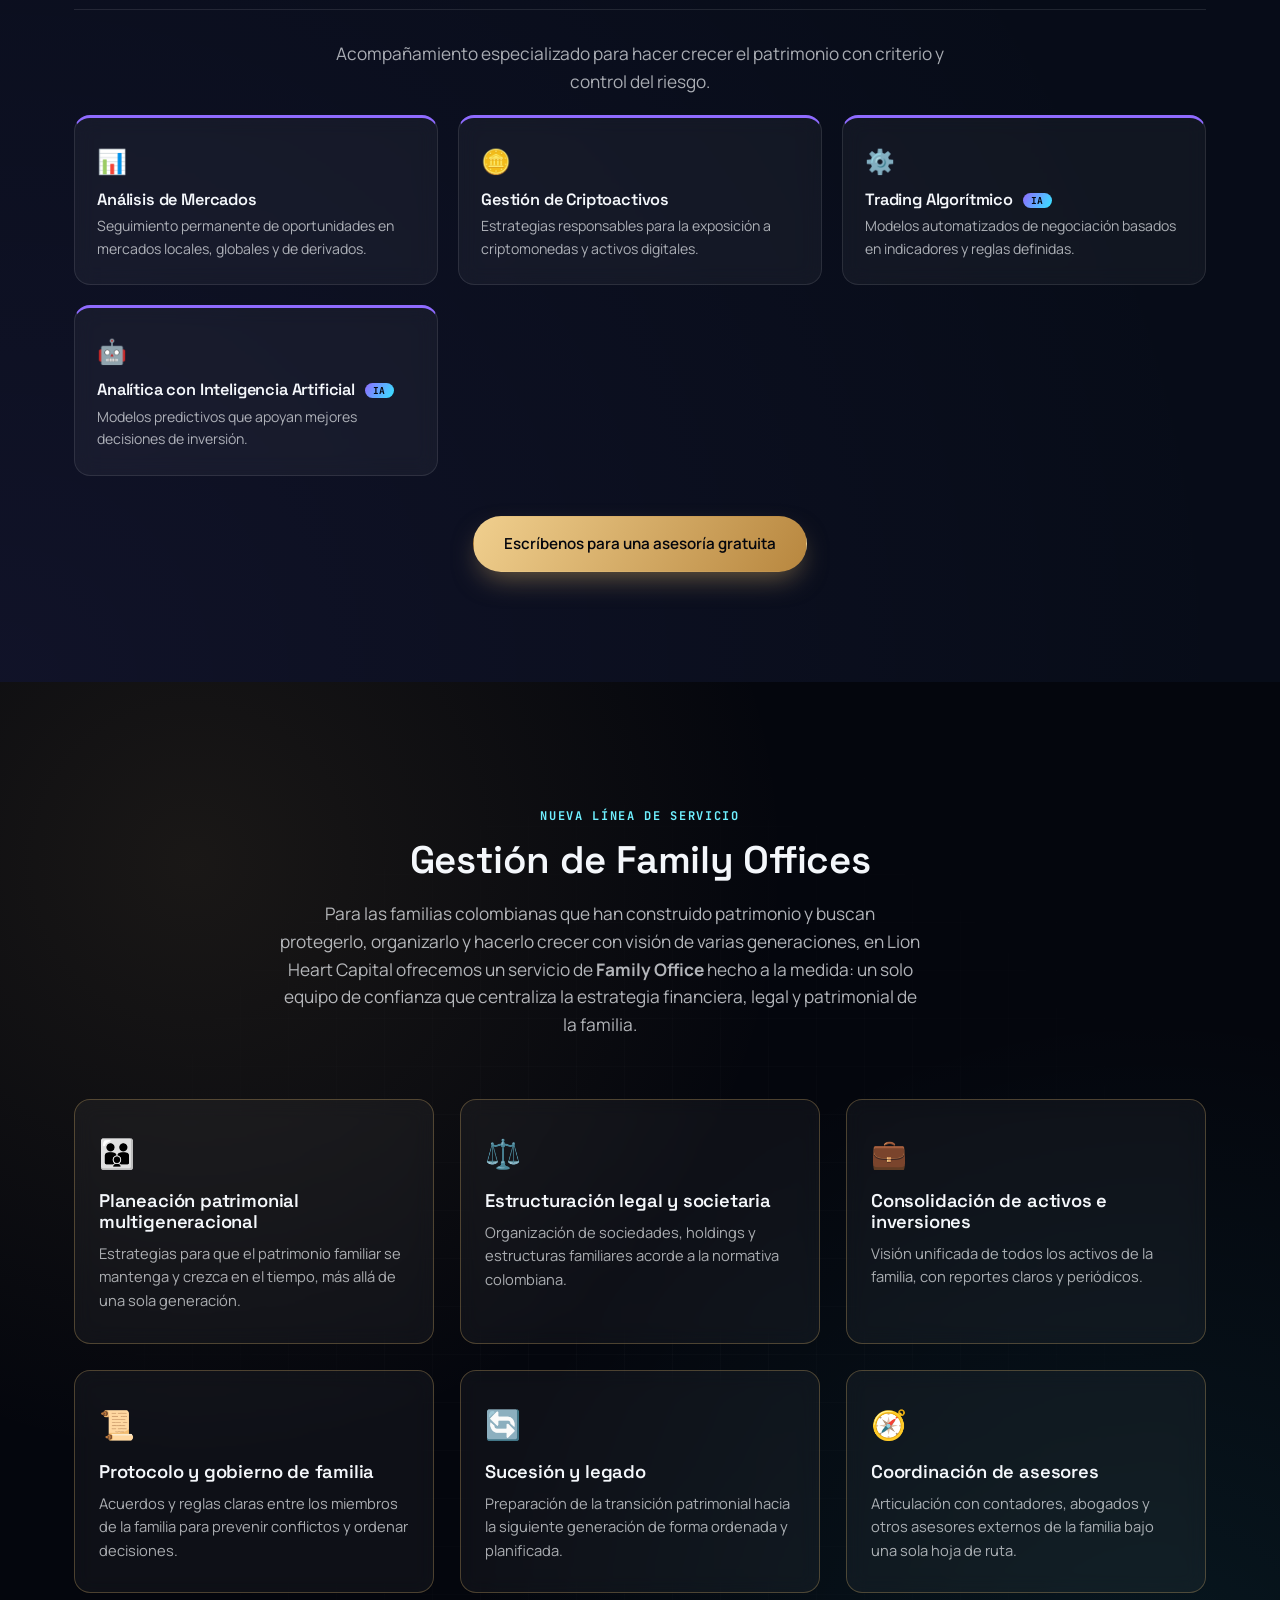
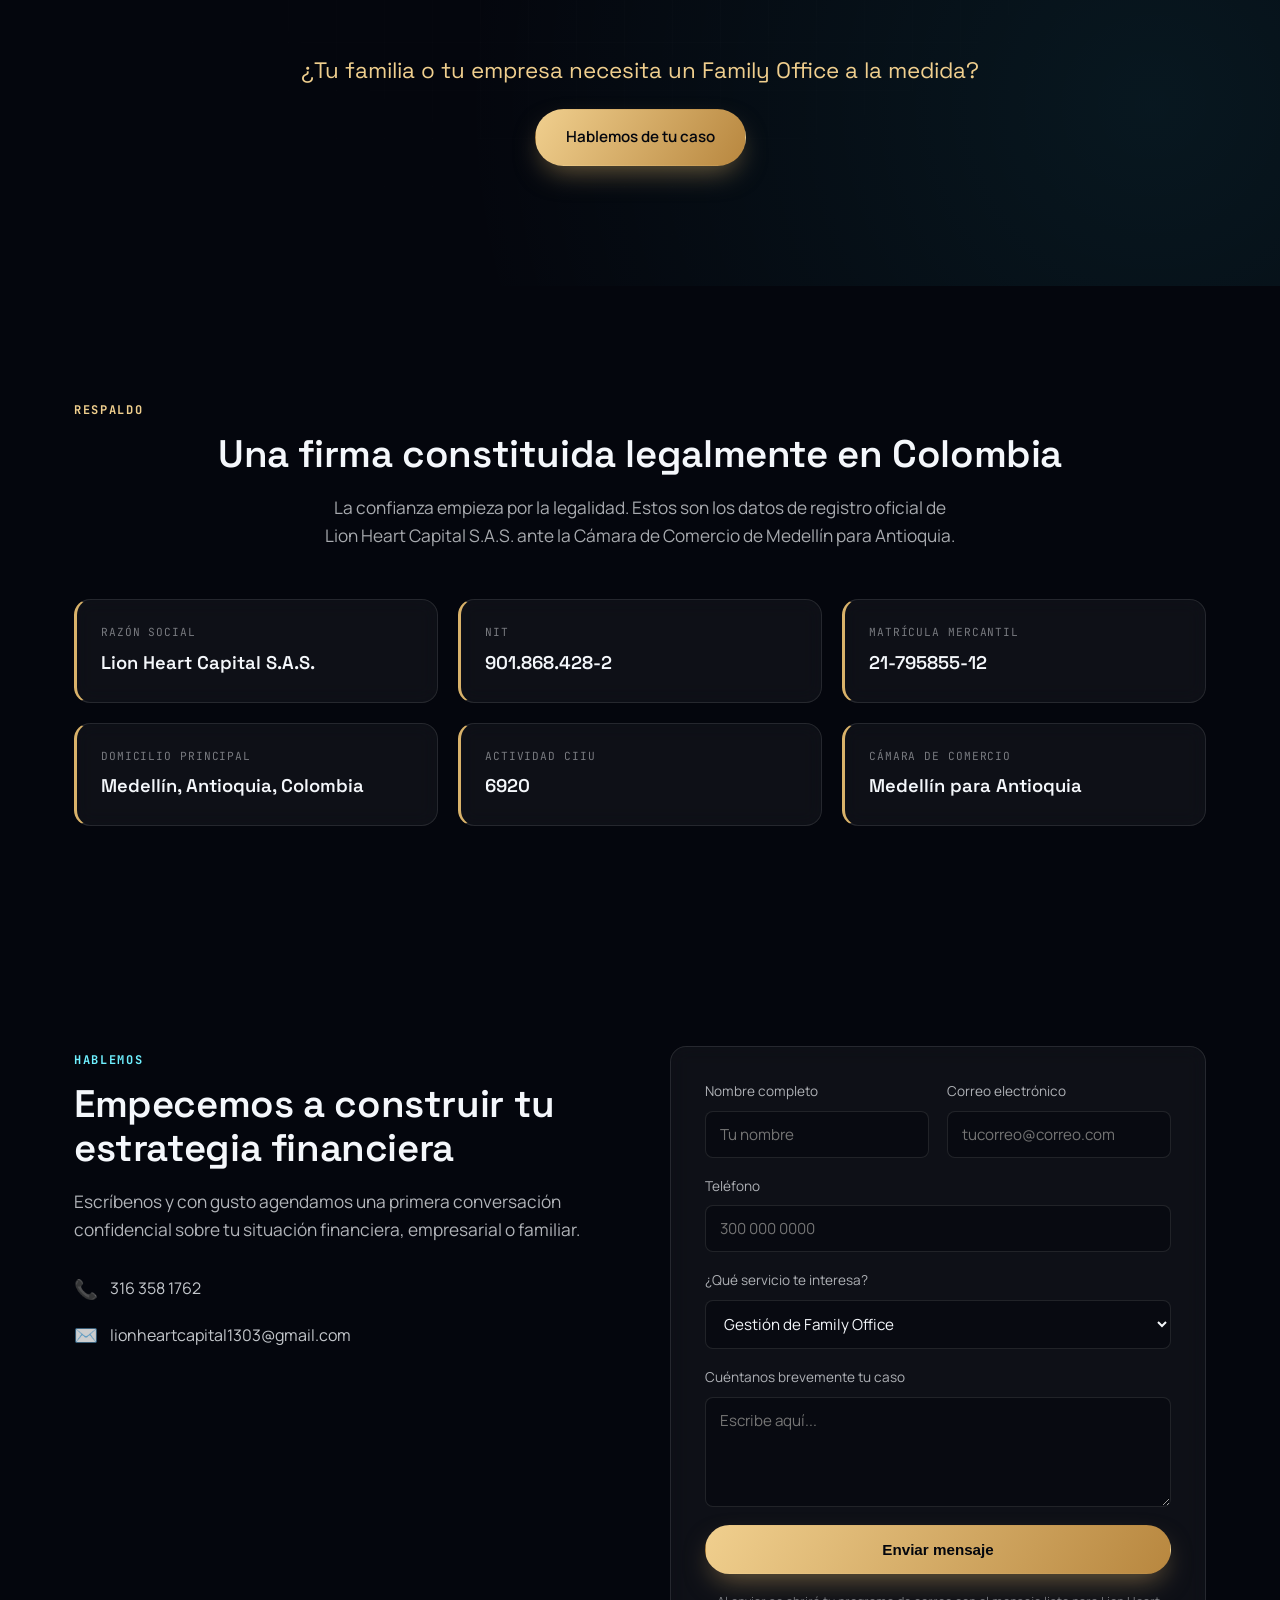
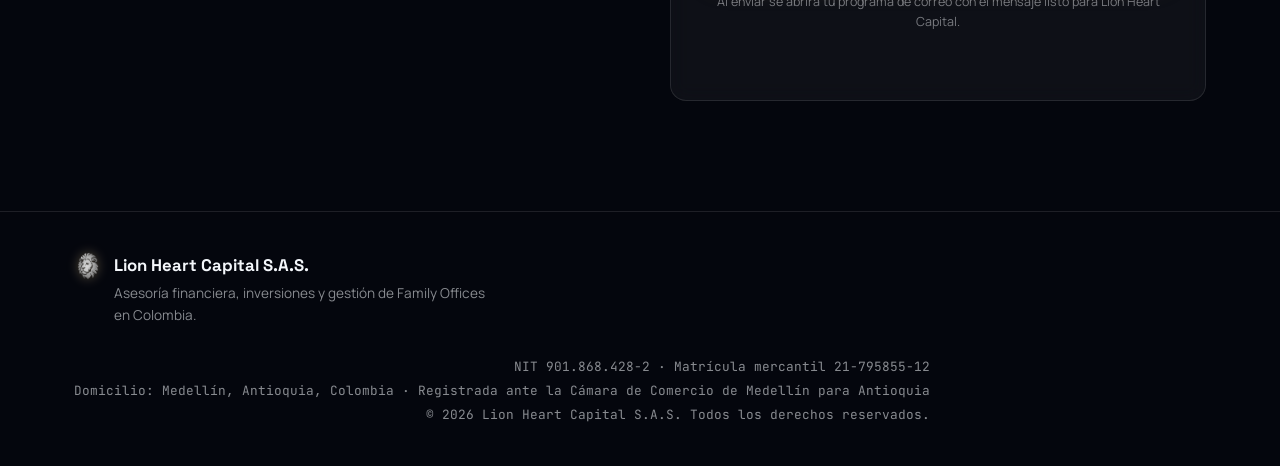
==== commit 68ffc35f: "Conecta el formulario de contacto a un envío real vía mailto El formulario antes solo mostraba un me" ====
--- a/index.html
+++ b/index.html
@@ -457,6 +457,7 @@
             <textarea name="mensaje" rows="4" placeholder="Escribe aquí..."></textarea>
           </label>
           <button type="submit" class="btn btn--primary btn--block">Enviar mensaje</button>
+          <p class="form-hint">Al enviar se abrirá tu programa de correo con el mensaje listo para Lion Heart Capital.</p>
           <p class="form-note" id="formNote"></p>
         </form>
       </div>
--- a/css/styles.css
+++ b/css/styles.css
@@ -697,7 +697,8 @@
   outline: none;
   border-color: var(--cyan-400);
 }
-.form-note { font-size: 0.85rem; color: var(--cyan-400); min-height: 1.2em; }
+.form-hint { font-size: 0.78rem; color: var(--ink-mute); text-align: center; }
+.form-note { font-size: 0.85rem; color: var(--cyan-400); min-height: 1.2em; text-align: center; }
 
 /* ============ Footer ============ */
 .footer {
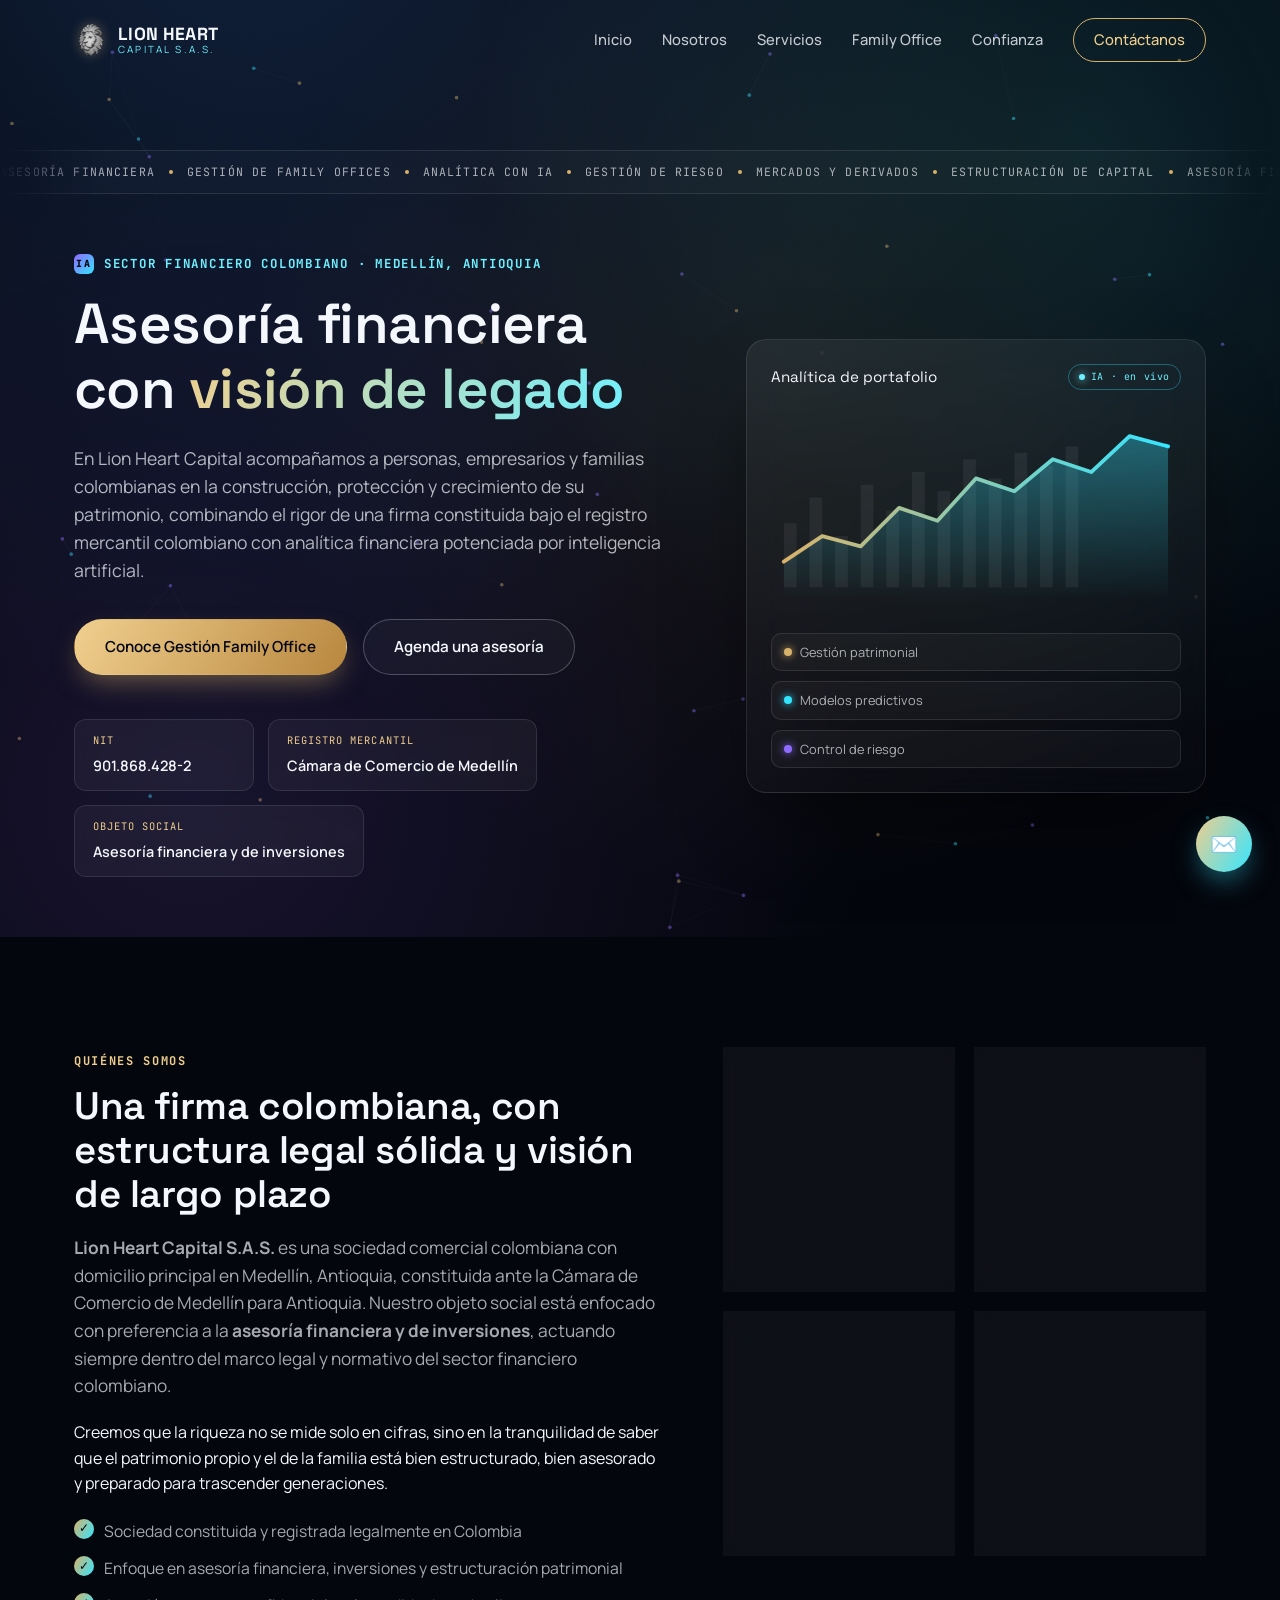
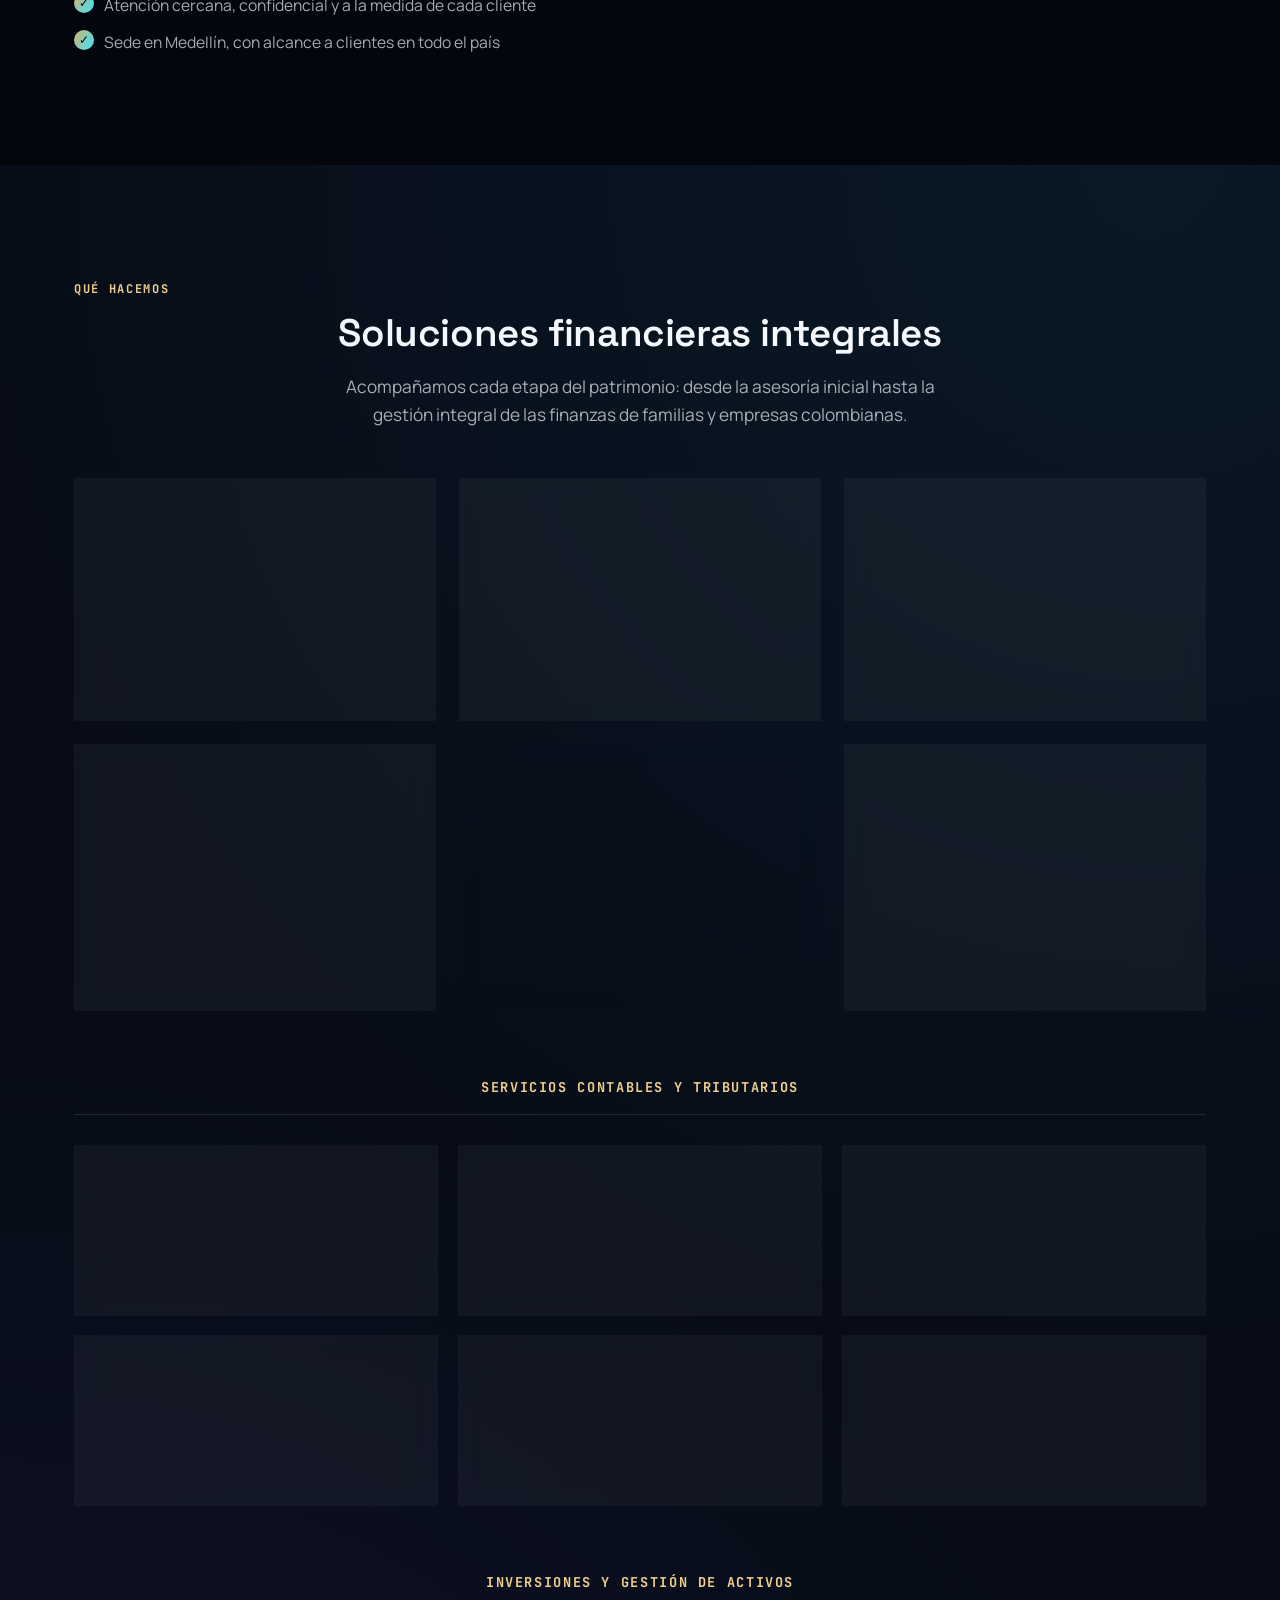
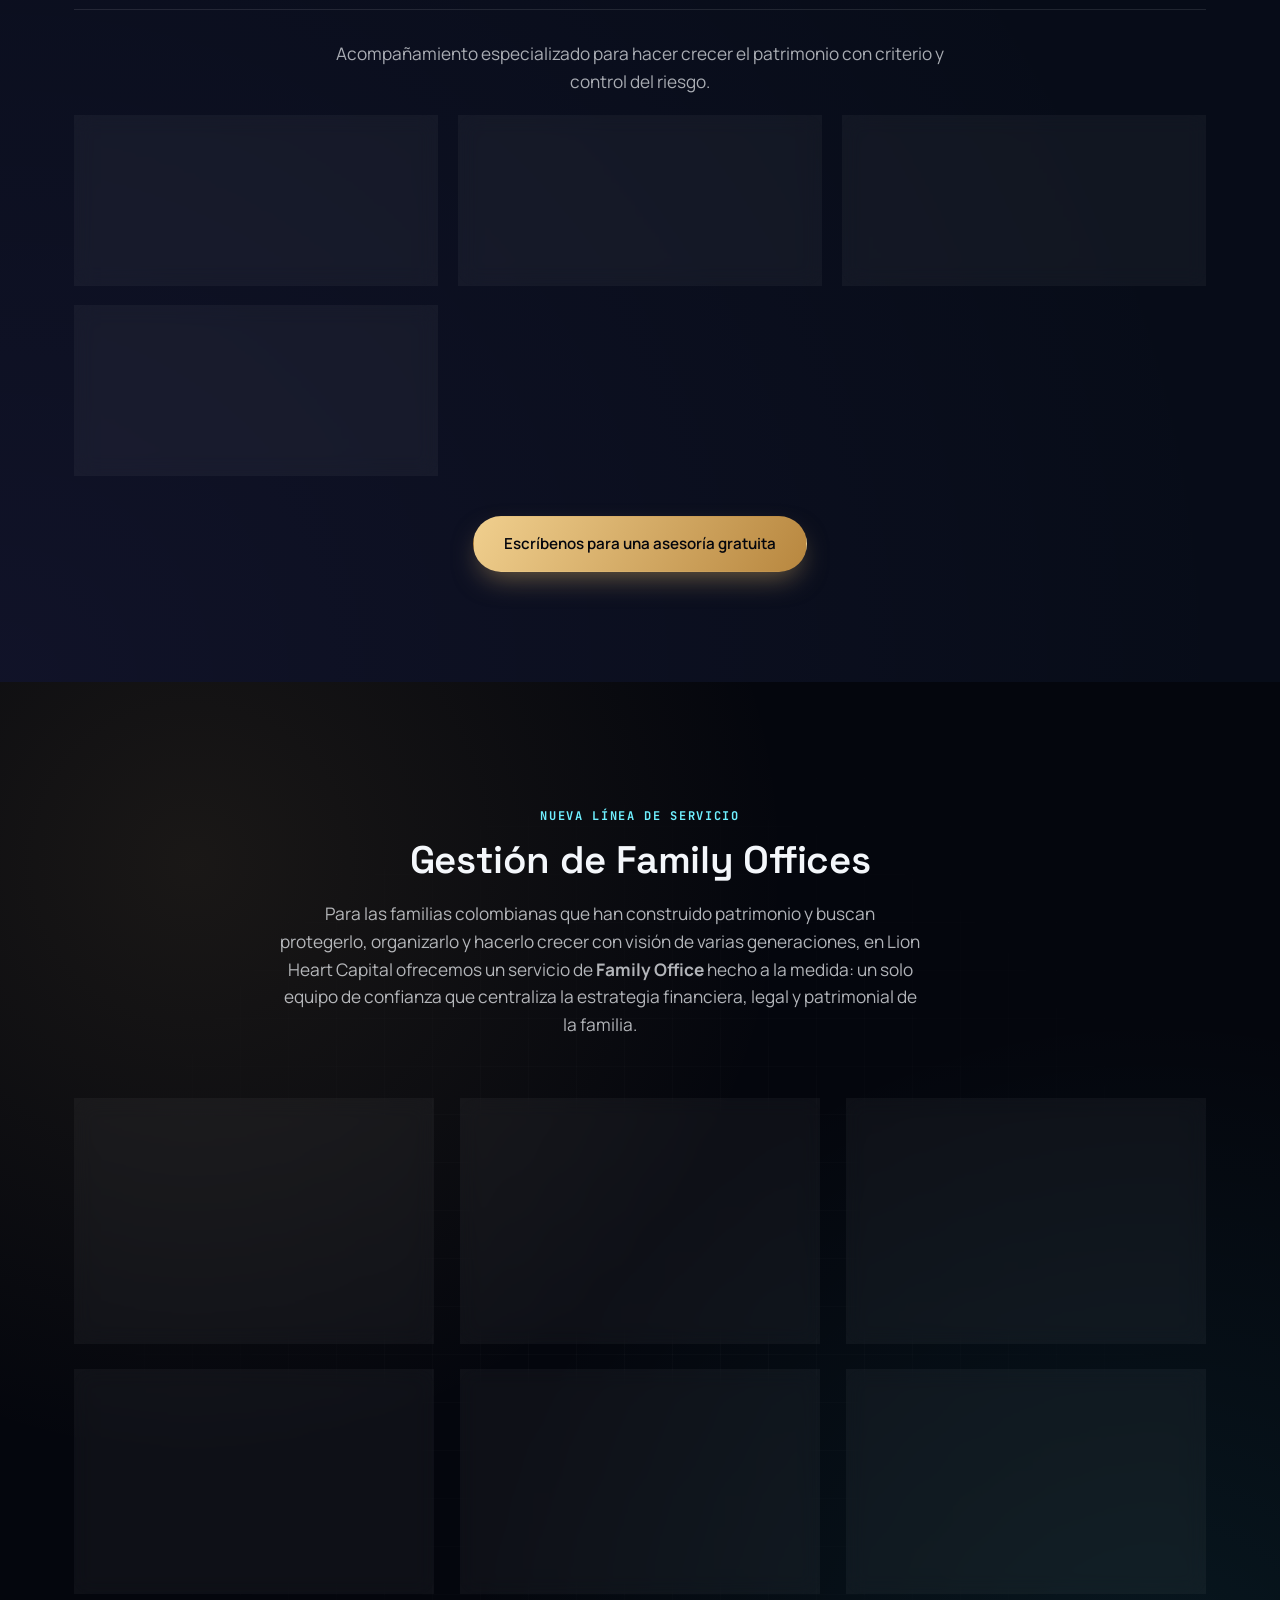
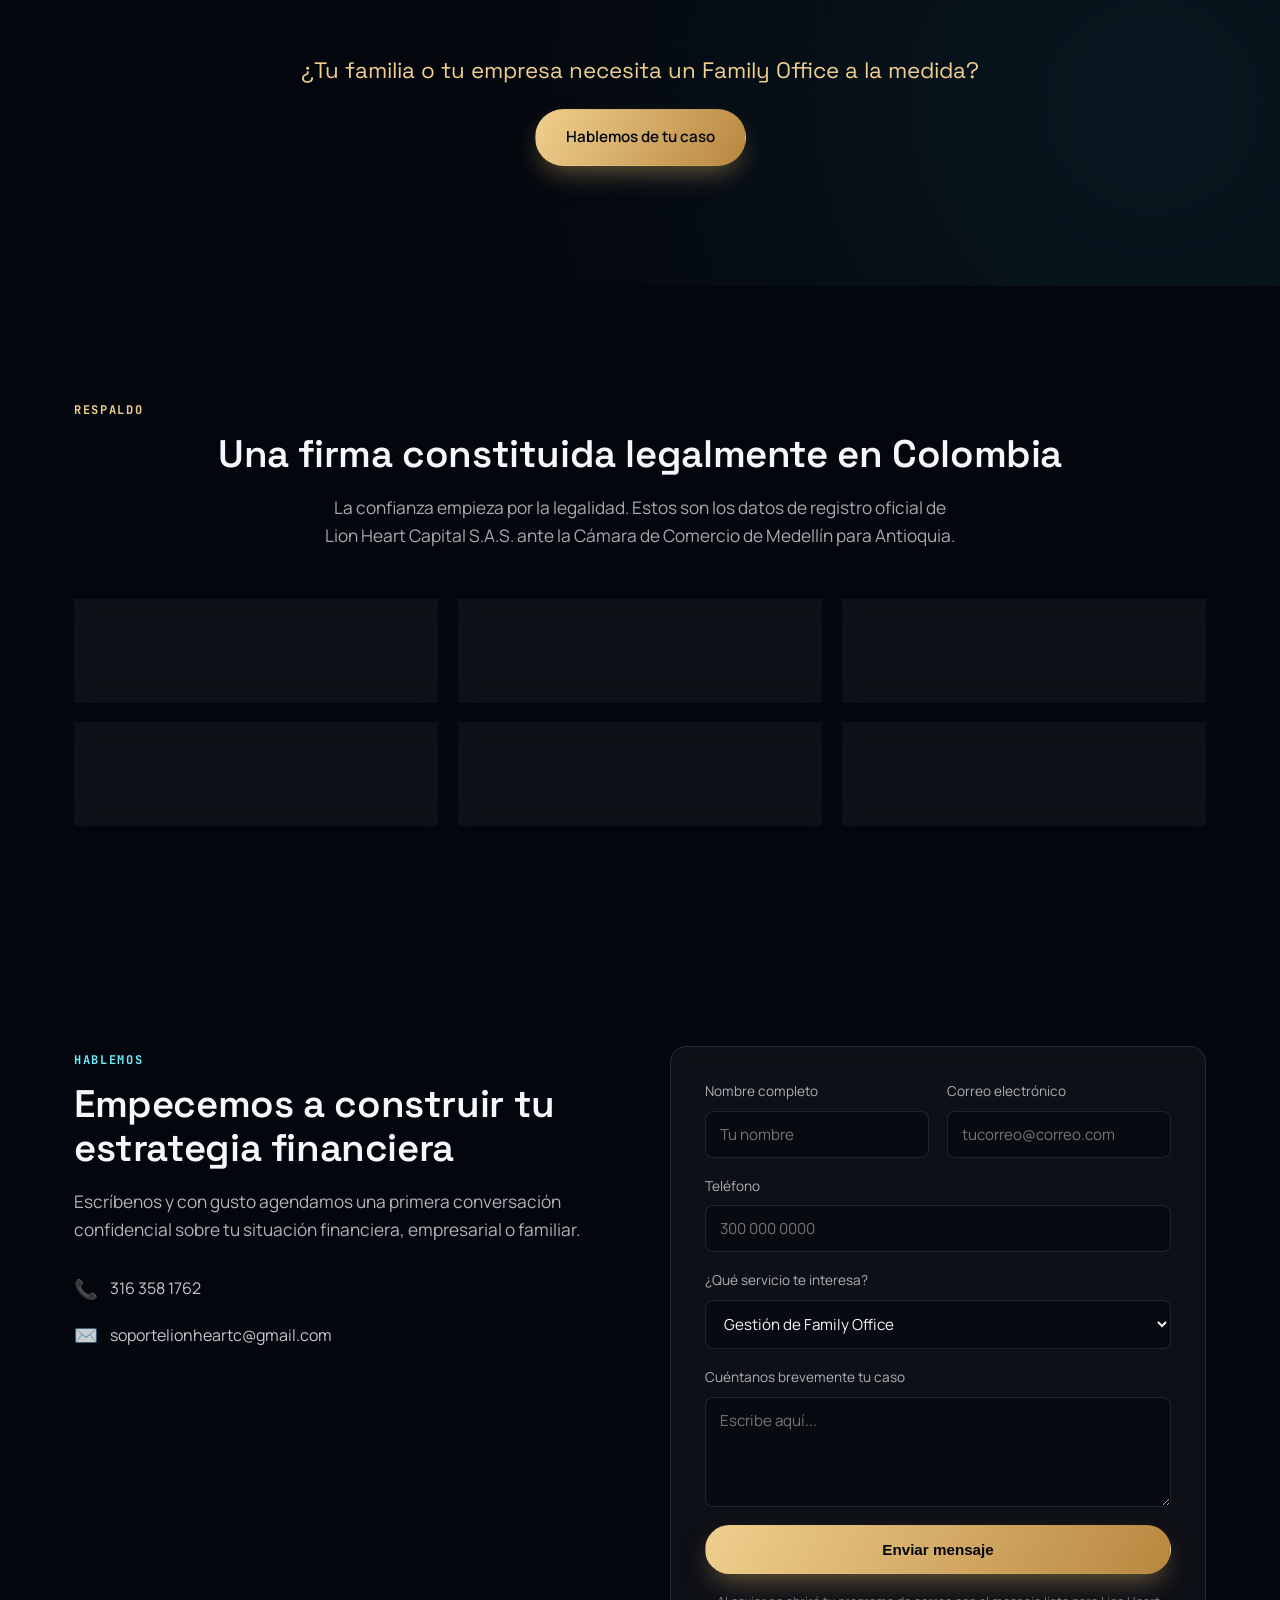
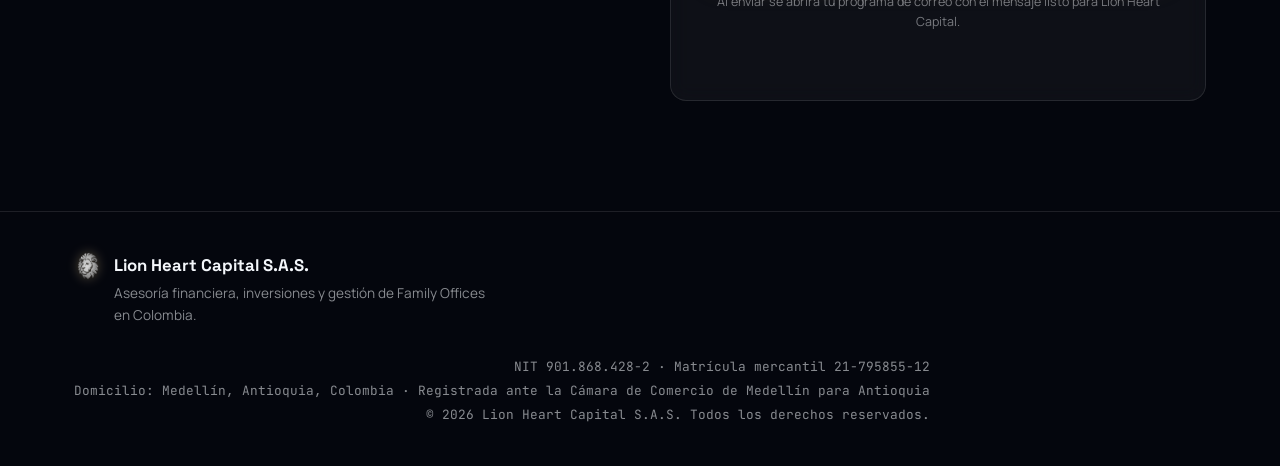
==== commit cb558917: "Cambia el correo de contacto y del formulario a soportelionheartc@gmail.com Co-Authored-By: Claude S" ====
--- a/index.html
+++ b/index.html
@@ -426,7 +426,7 @@
             </li>
             <li>
               <span class="contact-info__icon">✉️</span>
-              lionheartcapital1303@gmail.com
+              soportelionheartc@gmail.com
             </li>
           </ul>
         </div>
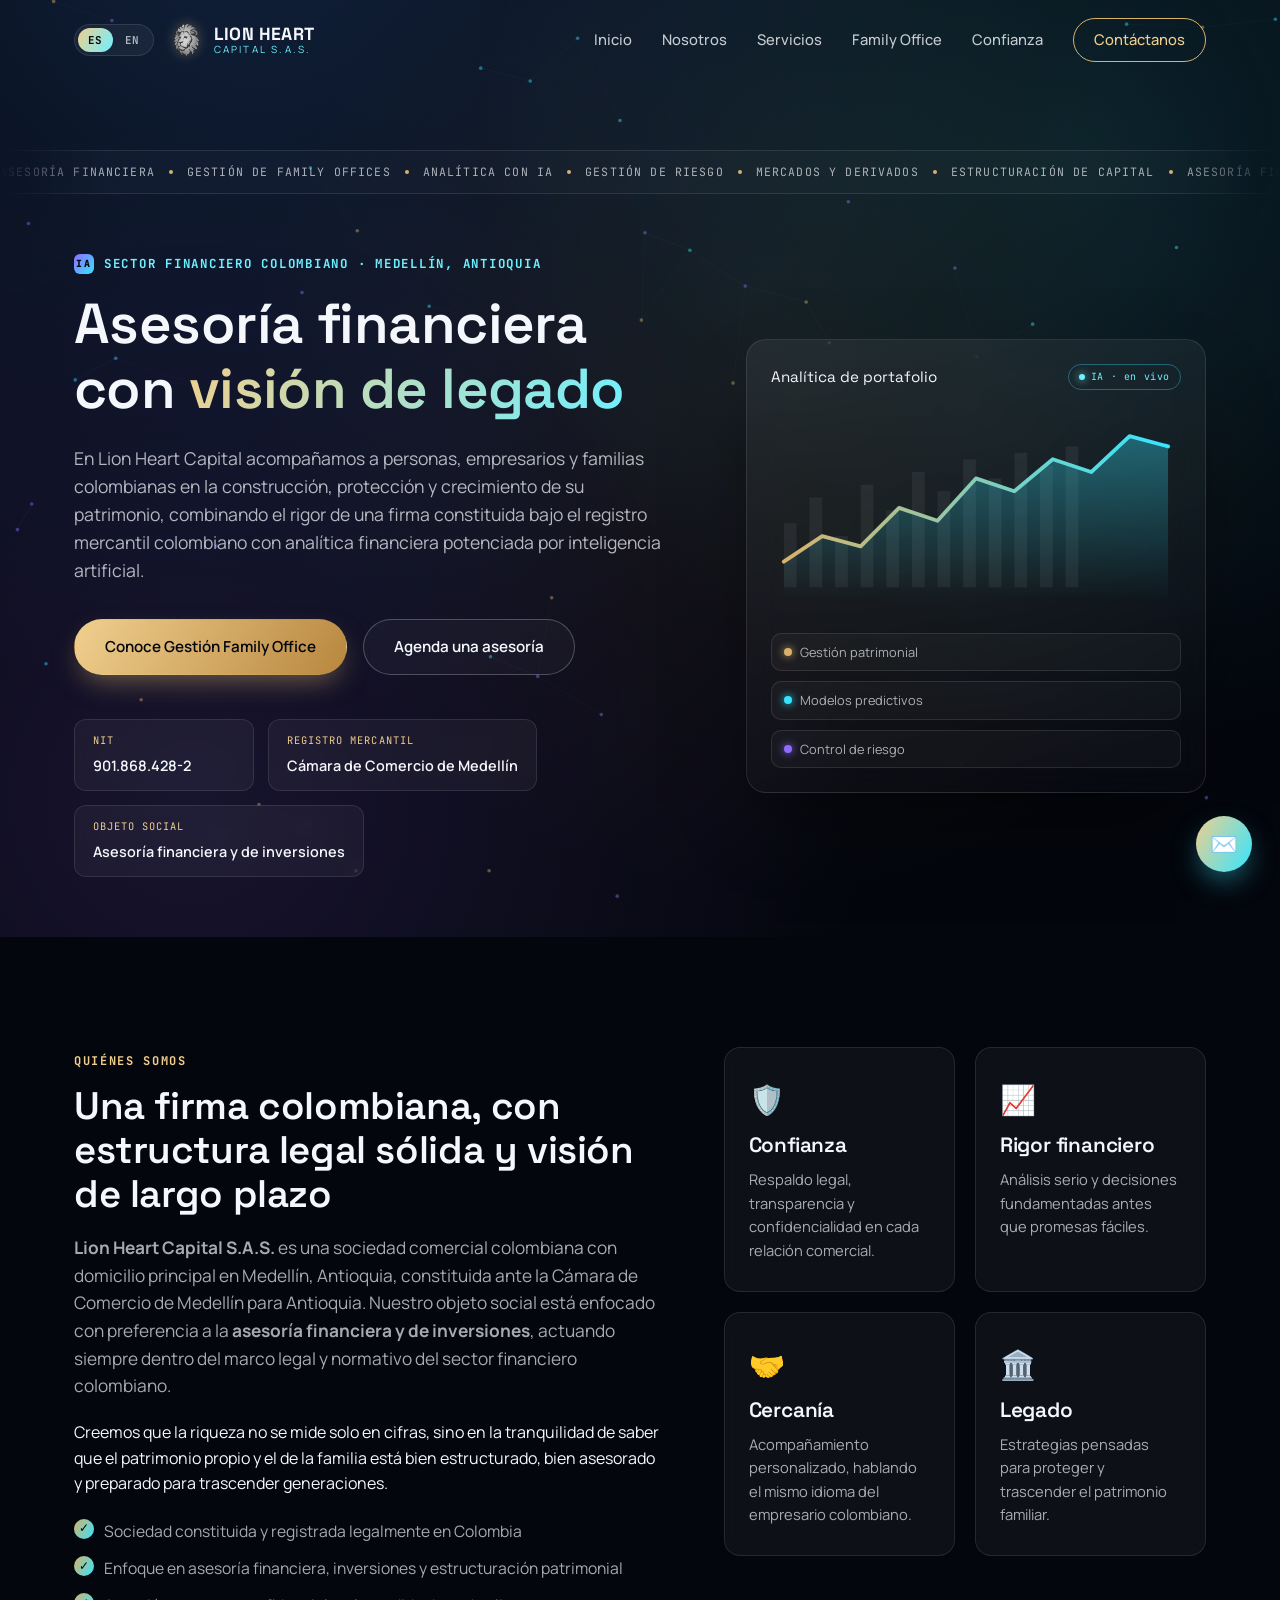
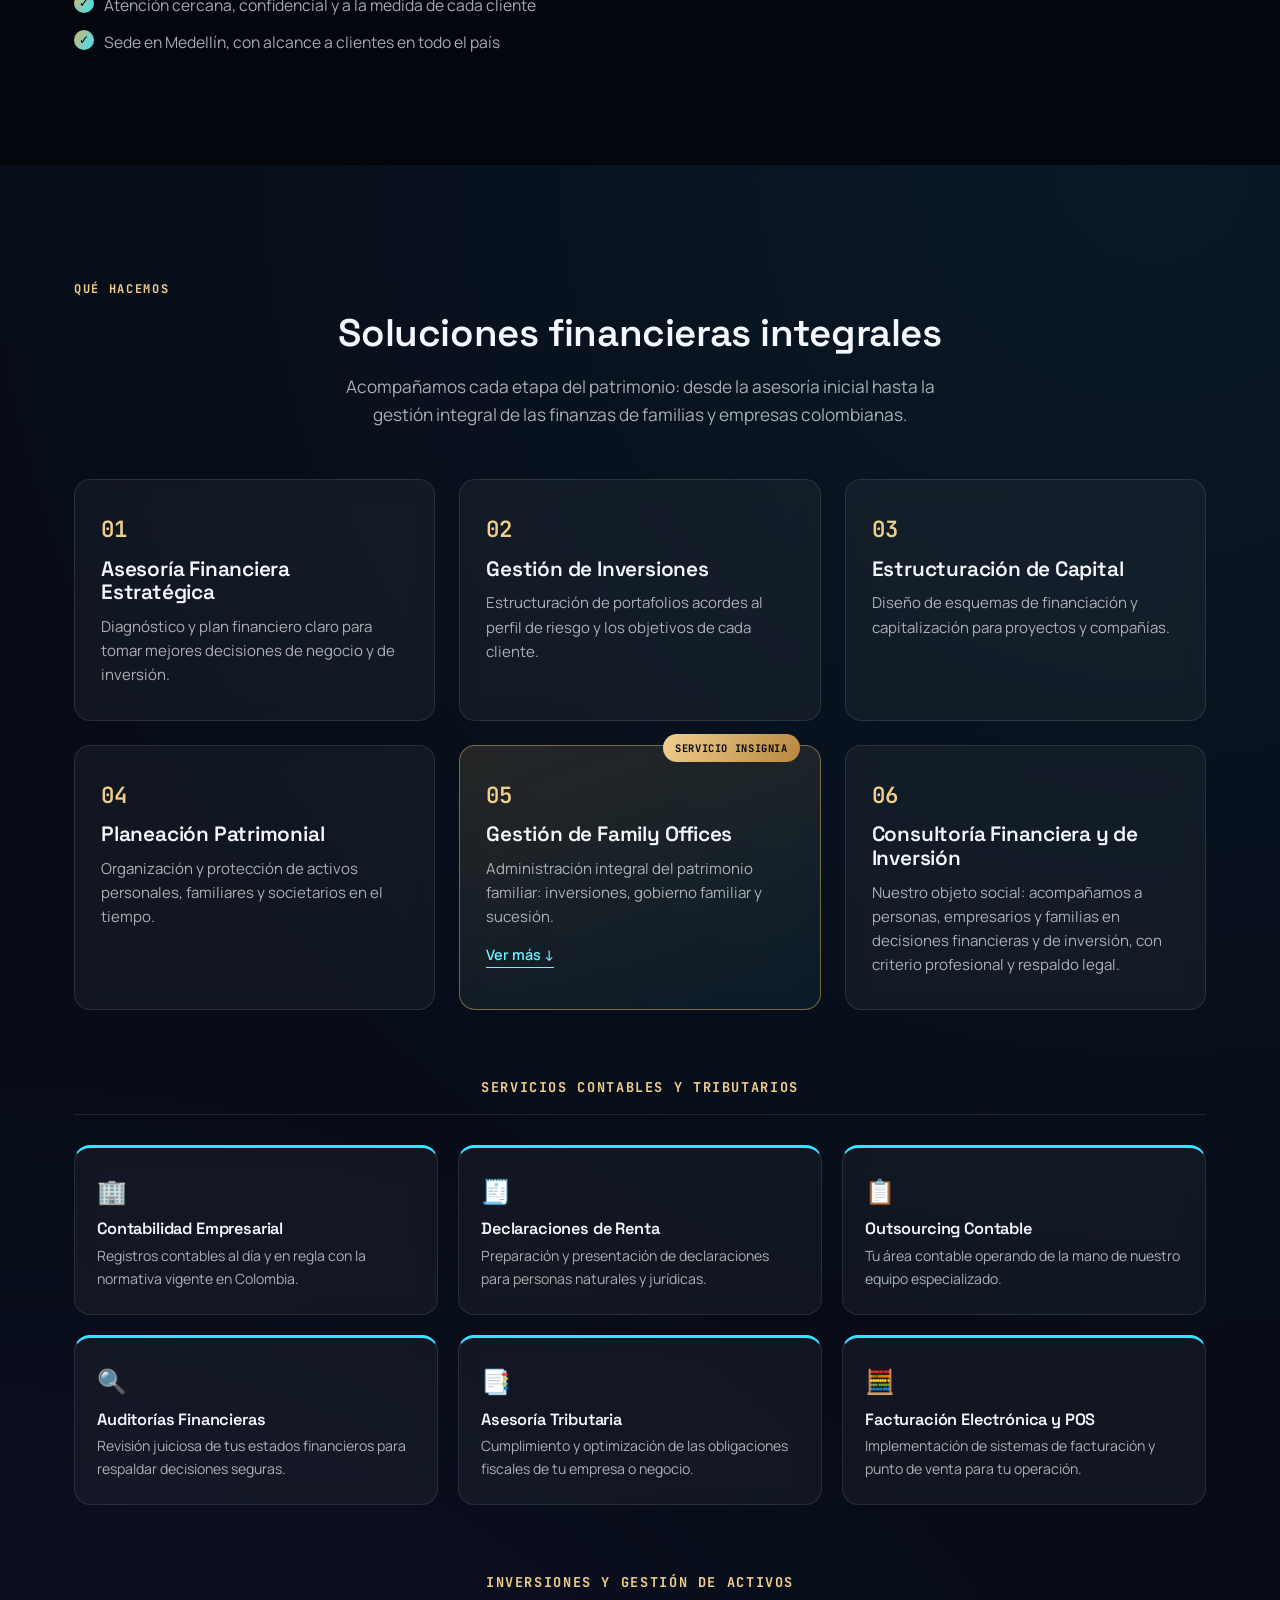
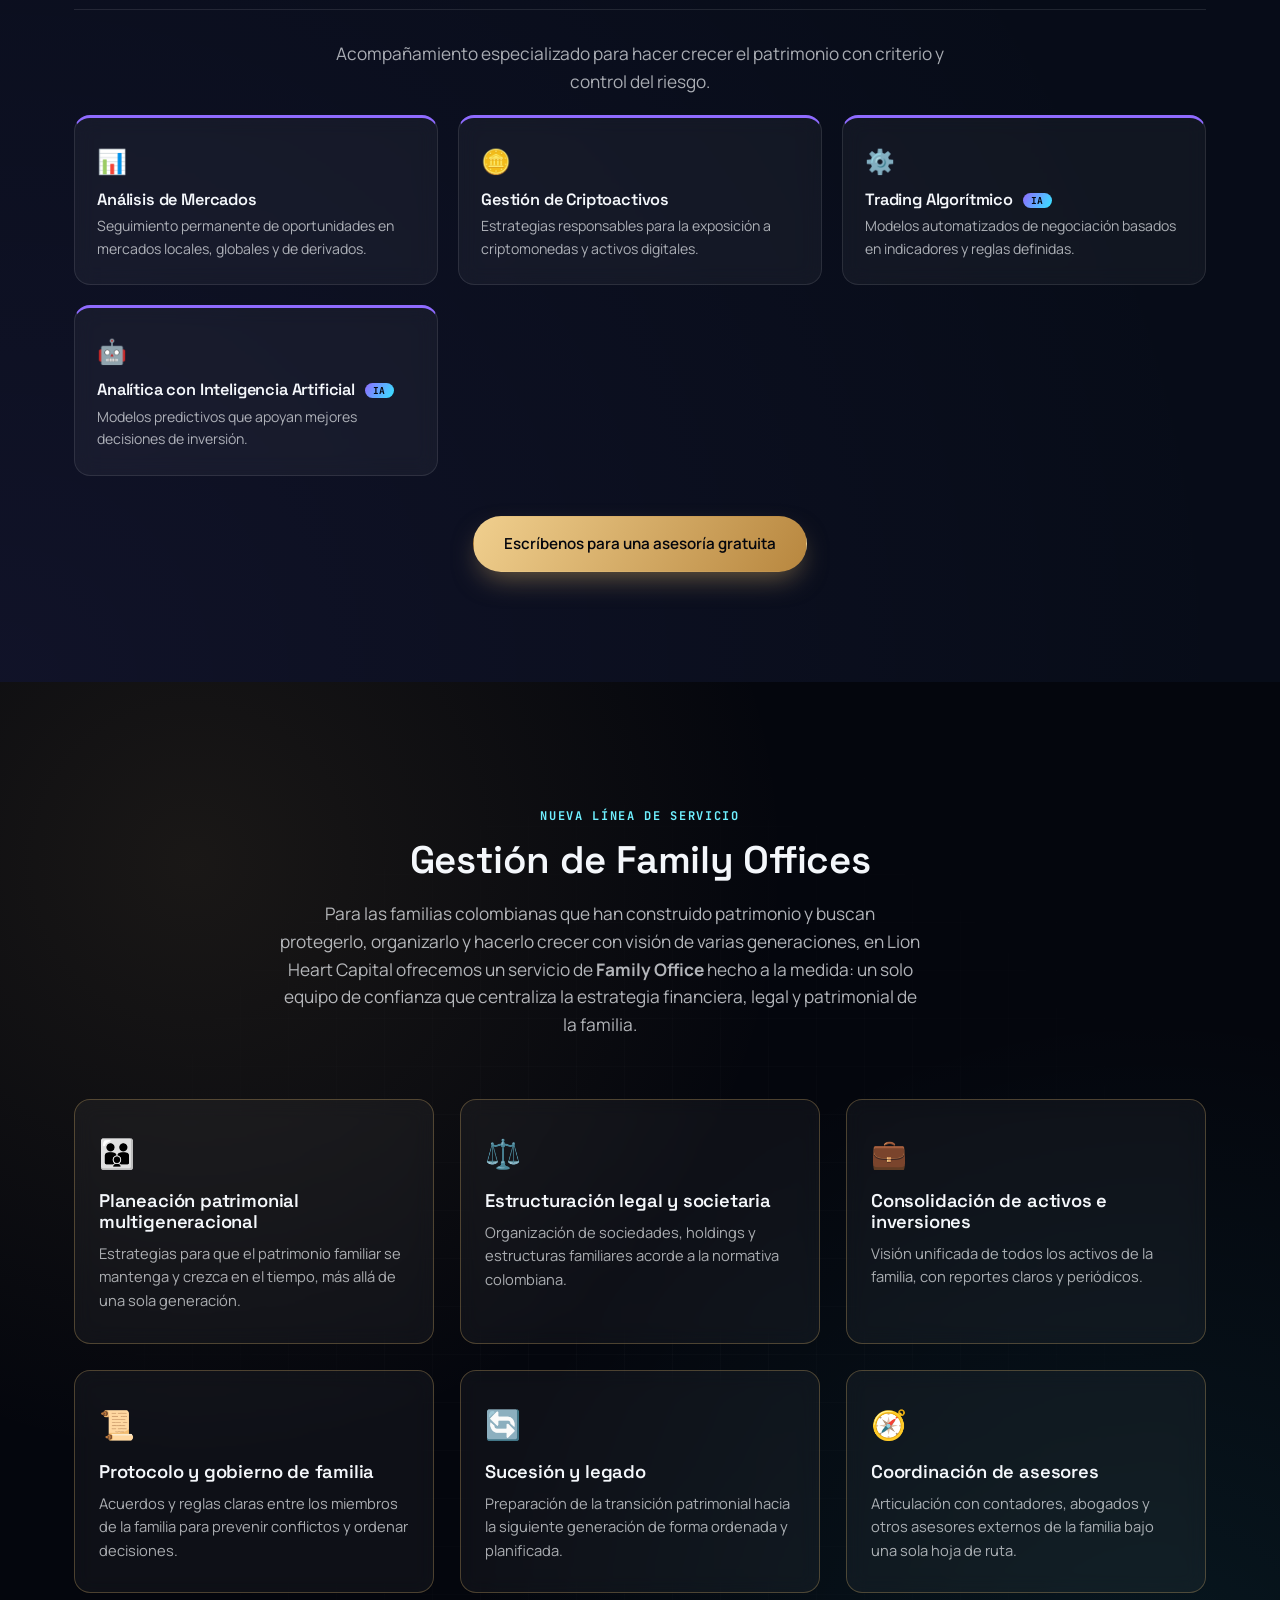
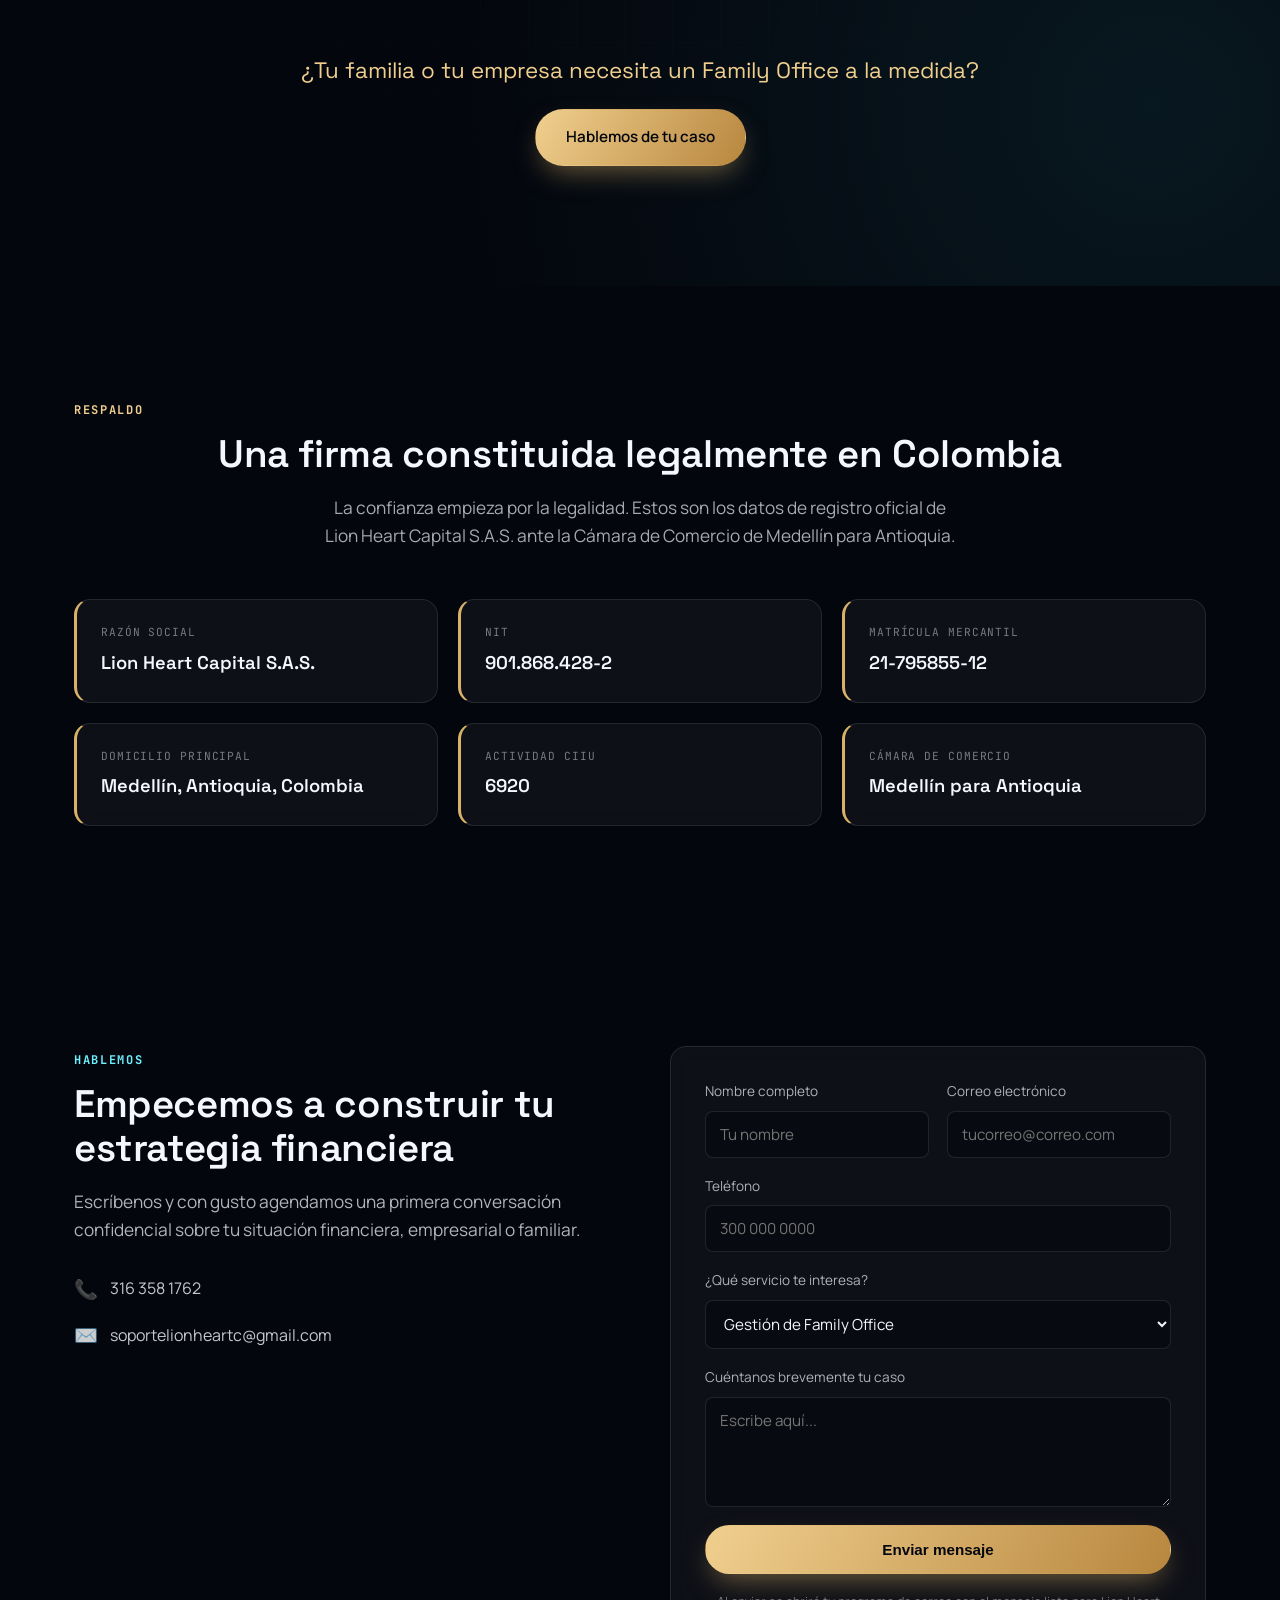
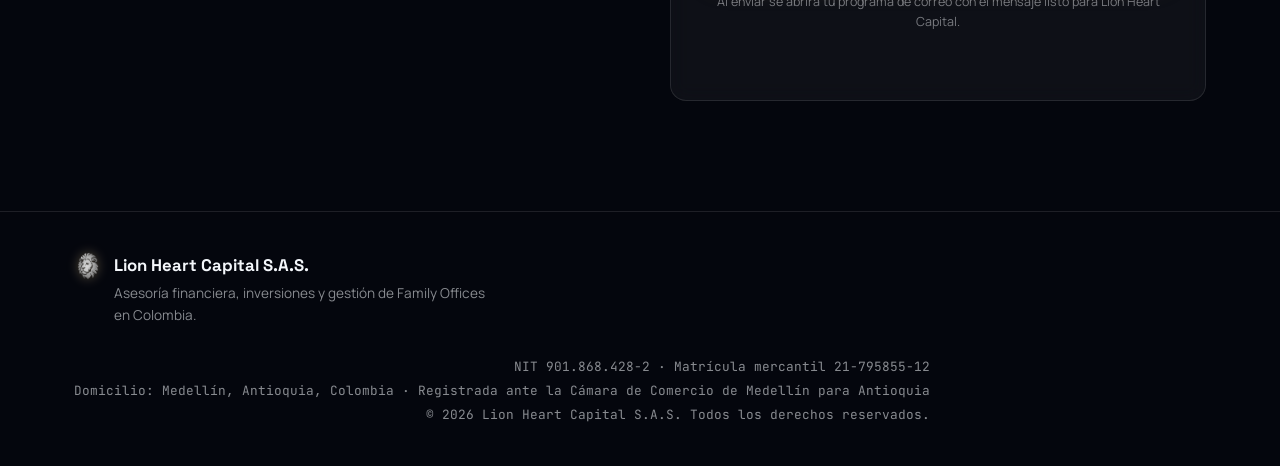
==== commit c51ddf71: "Agrega selector de idioma ES/EN arriba a la izquierda Añade un toggle ES/EN junto al logo que traduc" ====
--- a/index.html
+++ b/index.html
@@ -16,26 +16,33 @@
 
 <header class="header" id="header">
   <div class="container header__inner">
-    <a href="#inicio" class="brand">
-      <span class="brand__mark">
-        <img src="assets/lion-mark.png" alt="" width="34" height="34">
-      </span>
-      <span class="brand__text">
-        <strong>LION HEART</strong>
-        <em>CAPITAL S.A.S.</em>
-      </span>
-    </a>
+    <div class="header__left">
+      <div class="lang-switch" id="langSwitch" role="group" aria-label="Idioma / Language">
+        <button type="button" class="lang-switch__btn" data-lang="es">ES</button>
+        <button type="button" class="lang-switch__btn" data-lang="en">EN</button>
+      </div>
+
+      <a href="#inicio" class="brand">
+        <span class="brand__mark">
+          <img src="assets/lion-mark.png" alt="" width="34" height="34">
+        </span>
+        <span class="brand__text">
+          <strong>LION HEART</strong>
+          <em>CAPITAL S.A.S.</em>
+        </span>
+      </a>
+    </div>
 
     <nav class="nav" id="mainNav">
-      <a href="#inicio">Inicio</a>
-      <a href="#nosotros">Nosotros</a>
-      <a href="#servicios">Servicios</a>
+      <a href="#inicio" data-i18n="nav.inicio">Inicio</a>
+      <a href="#nosotros" data-i18n="nav.nosotros">Nosotros</a>
+      <a href="#servicios" data-i18n="nav.servicios">Servicios</a>
       <a href="#family-office">Family Office</a>
-      <a href="#confianza">Confianza</a>
-      <a href="#contacto" class="nav__cta">Contáctanos</a>
+      <a href="#confianza" data-i18n="nav.confianza">Confianza</a>
+      <a href="#contacto" class="nav__cta" data-i18n="nav.contacto">Contáctanos</a>
     </nav>
 
-    <button class="nav-toggle" id="navToggle" aria-label="Abrir menú" aria-expanded="false">
+    <button class="nav-toggle" id="navToggle" data-i18n-aria-label="nav.toggleAria" aria-label="Abrir menú" aria-expanded="false">
       <span></span><span></span><span></span>
     </button>
   </div>
@@ -50,18 +57,18 @@
 
     <div class="ticker" aria-hidden="true">
       <div class="ticker__track">
-        <span>ASESORÍA FINANCIERA</span><span class="ticker__dot"></span>
-        <span>GESTIÓN DE FAMILY OFFICES</span><span class="ticker__dot"></span>
-        <span>ANALÍTICA CON IA</span><span class="ticker__dot"></span>
-        <span>GESTIÓN DE RIESGO</span><span class="ticker__dot"></span>
-        <span>MERCADOS Y DERIVADOS</span><span class="ticker__dot"></span>
-        <span>ESTRUCTURACIÓN DE CAPITAL</span><span class="ticker__dot"></span>
-        <span>ASESORÍA FINANCIERA</span><span class="ticker__dot"></span>
-        <span>GESTIÓN DE FAMILY OFFICES</span><span class="ticker__dot"></span>
-        <span>ANALÍTICA CON IA</span><span class="ticker__dot"></span>
-        <span>GESTIÓN DE RIESGO</span><span class="ticker__dot"></span>
-        <span>MERCADOS Y DERIVADOS</span><span class="ticker__dot"></span>
-        <span>ESTRUCTURACIÓN DE CAPITAL</span><span class="ticker__dot"></span>
+        <span data-i18n="ticker.1">ASESORÍA FINANCIERA</span><span class="ticker__dot"></span>
+        <span data-i18n="ticker.2">GESTIÓN DE FAMILY OFFICES</span><span class="ticker__dot"></span>
+        <span data-i18n="ticker.3">ANALÍTICA CON IA</span><span class="ticker__dot"></span>
+        <span data-i18n="ticker.4">GESTIÓN DE RIESGO</span><span class="ticker__dot"></span>
+        <span data-i18n="ticker.5">MERCADOS Y DERIVADOS</span><span class="ticker__dot"></span>
+        <span data-i18n="ticker.6">ESTRUCTURACIÓN DE CAPITAL</span><span class="ticker__dot"></span>
+        <span data-i18n="ticker.1">ASESORÍA FINANCIERA</span><span class="ticker__dot"></span>
+        <span data-i18n="ticker.2">GESTIÓN DE FAMILY OFFICES</span><span class="ticker__dot"></span>
+        <span data-i18n="ticker.3">ANALÍTICA CON IA</span><span class="ticker__dot"></span>
+        <span data-i18n="ticker.4">GESTIÓN DE RIESGO</span><span class="ticker__dot"></span>
+        <span data-i18n="ticker.5">MERCADOS Y DERIVADOS</span><span class="ticker__dot"></span>
+        <span data-i18n="ticker.6">ESTRUCTURACIÓN DE CAPITAL</span><span class="ticker__dot"></span>
       </div>
     </div>
 
@@ -69,18 +76,18 @@
       <div class="hero__col">
         <p class="eyebrow reveal">
           <span class="eyebrow__ia">IA</span>
-          Sector financiero colombiano · Medellín, Antioquia
+          <span data-i18n="hero.eyebrow">Sector financiero colombiano · Medellín, Antioquia</span>
         </p>
-        <h1 class="reveal">Asesoría financiera con <span class="accent">visión de legado</span></h1>
-        <p class="hero__lead reveal">
+        <h1 class="reveal" data-i18n="hero.h1">Asesoría financiera con <span class="accent">visión de legado</span></h1>
+        <p class="hero__lead reveal" data-i18n="hero.lead">
           En Lion Heart Capital acompañamos a personas, empresarios y familias colombianas en la
           construcción, protección y crecimiento de su patrimonio, combinando el rigor de una firma
           constituida bajo el registro mercantil colombiano con analítica financiera potenciada por
           inteligencia artificial.
         </p>
         <div class="hero__cta reveal">
-          <a href="#family-office" class="btn btn--primary">Conoce Gestión Family Office</a>
-          <a href="#contacto" class="btn btn--ghost">Agenda una asesoría</a>
+          <a href="#family-office" class="btn btn--primary" data-i18n="hero.ctaPrimary">Conoce Gestión Family Office</a>
+          <a href="#contacto" class="btn btn--ghost" data-i18n="hero.ctaGhost">Agenda una asesoría</a>
         </div>
 
         <div class="hero__badges reveal">
@@ -89,12 +96,12 @@
             <span class="badge__value">901.868.428-2</span>
           </div>
           <div class="badge">
-            <span class="badge__label">Registro Mercantil</span>
-            <span class="badge__value">Cámara de Comercio de Medellín</span>
+            <span class="badge__label" data-i18n="hero.badge2Label">Registro Mercantil</span>
+            <span class="badge__value" data-i18n="hero.badge2Value">Cámara de Comercio de Medellín</span>
           </div>
           <div class="badge">
-            <span class="badge__label">Objeto social</span>
-            <span class="badge__value">Asesoría financiera y de inversiones</span>
+            <span class="badge__label" data-i18n="hero.badge3Label">Objeto social</span>
+            <span class="badge__value" data-i18n="hero.badge3Value">Asesoría financiera y de inversiones</span>
           </div>
         </div>
       </div>
@@ -102,8 +109,8 @@
       <div class="hero__panel reveal">
         <div class="chart-panel">
           <div class="chart-panel__head">
-            <span class="chart-panel__title">Analítica de portafolio</span>
-            <span class="chart-panel__badge">IA · en vivo</span>
+            <span class="chart-panel__title" data-i18n="hero.chartTitle">Analítica de portafolio</span>
+            <span class="chart-panel__badge" data-i18n="hero.chartBadge">IA · en vivo</span>
           </div>
           <svg viewBox="0 0 320 160" class="chart-panel__svg" aria-hidden="true">
             <defs>
@@ -136,9 +143,9 @@
                   fill="none" stroke="url(#lineGrad)" stroke-width="3" stroke-linecap="round" stroke-linejoin="round"/>
           </svg>
           <div class="chart-panel__foot">
-            <div class="chip"><span class="chip__dot chip__dot--gold"></span>Gestión patrimonial</div>
-            <div class="chip"><span class="chip__dot chip__dot--cyan"></span>Modelos predictivos</div>
-            <div class="chip"><span class="chip__dot chip__dot--violet"></span>Control de riesgo</div>
+            <div class="chip"><span class="chip__dot chip__dot--gold"></span><span data-i18n="hero.chip1">Gestión patrimonial</span></div>
+            <div class="chip"><span class="chip__dot chip__dot--cyan"></span><span data-i18n="hero.chip2">Modelos predictivos</span></div>
+            <div class="chip"><span class="chip__dot chip__dot--violet"></span><span data-i18n="hero.chip3">Control de riesgo</span></div>
           </div>
         </div>
       </div>
@@ -150,48 +157,48 @@
     <div class="container">
       <div class="grid-2">
         <div class="reveal">
-          <p class="section-tag">Quiénes somos</p>
-          <h2>Una firma colombiana, con estructura legal sólida y visión de largo plazo</h2>
-          <p class="lead-text">
+          <p class="section-tag" data-i18n="nosotros.tag">Quiénes somos</p>
+          <h2 data-i18n="nosotros.h2">Una firma colombiana, con estructura legal sólida y visión de largo plazo</h2>
+          <p class="lead-text" data-i18n="nosotros.p1">
             <strong>Lion Heart Capital S.A.S.</strong> es una sociedad comercial colombiana con
             domicilio principal en Medellín, Antioquia, constituida ante la Cámara de Comercio de
             Medellín para Antioquia. Nuestro objeto social está enfocado con preferencia a la
             <strong>asesoría financiera y de inversiones</strong>, actuando siempre dentro del marco
             legal y normativo del sector financiero colombiano.
           </p>
-          <p>
+          <p data-i18n="nosotros.p2">
             Creemos que la riqueza no se mide solo en cifras, sino en la tranquilidad de saber que
             el patrimonio propio y el de la familia está bien estructurado, bien asesorado y
             preparado para trascender generaciones.
           </p>
           <ul class="check-list">
-            <li>Sociedad constituida y registrada legalmente en Colombia</li>
-            <li>Enfoque en asesoría financiera, inversiones y estructuración patrimonial</li>
-            <li>Atención cercana, confidencial y a la medida de cada cliente</li>
-            <li>Sede en Medellín, con alcance a clientes en todo el país</li>
+            <li data-i18n="nosotros.li1">Sociedad constituida y registrada legalmente en Colombia</li>
+            <li data-i18n="nosotros.li2">Enfoque en asesoría financiera, inversiones y estructuración patrimonial</li>
+            <li data-i18n="nosotros.li3">Atención cercana, confidencial y a la medida de cada cliente</li>
+            <li data-i18n="nosotros.li4">Sede en Medellín, con alcance a clientes en todo el país</li>
           </ul>
         </div>
 
         <div class="values reveal">
           <div class="value-card">
             <span class="value-card__icon">🛡️</span>
-            <h3>Confianza</h3>
-            <p>Respaldo legal, transparencia y confidencialidad en cada relación comercial.</p>
+            <h3 data-i18n="nosotros.value1Title">Confianza</h3>
+            <p data-i18n="nosotros.value1Desc">Respaldo legal, transparencia y confidencialidad en cada relación comercial.</p>
           </div>
           <div class="value-card">
             <span class="value-card__icon">📈</span>
-            <h3>Rigor financiero</h3>
-            <p>Análisis serio y decisiones fundamentadas antes que promesas fáciles.</p>
+            <h3 data-i18n="nosotros.value2Title">Rigor financiero</h3>
+            <p data-i18n="nosotros.value2Desc">Análisis serio y decisiones fundamentadas antes que promesas fáciles.</p>
           </div>
           <div class="value-card">
             <span class="value-card__icon">🤝</span>
-            <h3>Cercanía</h3>
-            <p>Acompañamiento personalizado, hablando el mismo idioma del empresario colombiano.</p>
+            <h3 data-i18n="nosotros.value3Title">Cercanía</h3>
+            <p data-i18n="nosotros.value3Desc">Acompañamiento personalizado, hablando el mismo idioma del empresario colombiano.</p>
           </div>
           <div class="value-card">
             <span class="value-card__icon">🏛️</span>
-            <h3>Legado</h3>
-            <p>Estrategias pensadas para proteger y trascender el patrimonio familiar.</p>
+            <h3 data-i18n="nosotros.value4Title">Legado</h3>
+            <p data-i18n="nosotros.value4Desc">Estrategias pensadas para proteger y trascender el patrimonio familiar.</p>
           </div>
         </div>
       </div>
@@ -201,9 +208,9 @@
   <!-- SERVICIOS -->
   <section class="section section--alt" id="servicios">
     <div class="container">
-      <p class="section-tag center reveal">Qué hacemos</p>
-      <h2 class="center reveal">Soluciones financieras integrales</h2>
-      <p class="lead-text center reveal">
+      <p class="section-tag center reveal" data-i18n="servicios.tag">Qué hacemos</p>
+      <h2 class="center reveal" data-i18n="servicios.h2">Soluciones financieras integrales</h2>
+      <p class="lead-text center reveal" data-i18n="servicios.lead">
         Acompañamos cada etapa del patrimonio: desde la asesoría inicial hasta la gestión
         integral de las finanzas de familias y empresas colombianas.
       </p>
@@ -211,103 +218,103 @@
       <div class="services-grid">
         <div class="service-card reveal">
           <span class="service-card__num">01</span>
-          <h3>Asesoría Financiera Estratégica</h3>
-          <p>Diagnóstico y plan financiero claro para tomar mejores decisiones de negocio y de inversión.</p>
+          <h3 data-i18n="servicios.card1Title">Asesoría Financiera Estratégica</h3>
+          <p data-i18n="servicios.card1Desc">Diagnóstico y plan financiero claro para tomar mejores decisiones de negocio y de inversión.</p>
         </div>
         <div class="service-card reveal">
           <span class="service-card__num">02</span>
-          <h3>Gestión de Inversiones</h3>
-          <p>Estructuración de portafolios acordes al perfil de riesgo y los objetivos de cada cliente.</p>
+          <h3 data-i18n="servicios.card2Title">Gestión de Inversiones</h3>
+          <p data-i18n="servicios.card2Desc">Estructuración de portafolios acordes al perfil de riesgo y los objetivos de cada cliente.</p>
         </div>
         <div class="service-card reveal">
           <span class="service-card__num">03</span>
-          <h3>Estructuración de Capital</h3>
-          <p>Diseño de esquemas de financiación y capitalización para proyectos y compañías.</p>
+          <h3 data-i18n="servicios.card3Title">Estructuración de Capital</h3>
+          <p data-i18n="servicios.card3Desc">Diseño de esquemas de financiación y capitalización para proyectos y compañías.</p>
         </div>
         <div class="service-card reveal">
           <span class="service-card__num">04</span>
-          <h3>Planeación Patrimonial</h3>
-          <p>Organización y protección de activos personales, familiares y societarios en el tiempo.</p>
+          <h3 data-i18n="servicios.card4Title">Planeación Patrimonial</h3>
+          <p data-i18n="servicios.card4Desc">Organización y protección de activos personales, familiares y societarios en el tiempo.</p>
         </div>
         <div class="service-card service-card--featured reveal">
-          <span class="service-card__tagline">Servicio insignia</span>
+          <span class="service-card__tagline" data-i18n="servicios.featuredTagline">Servicio insignia</span>
           <span class="service-card__num">05</span>
           <h3>Gestión de Family Offices</h3>
-          <p>Administración integral del patrimonio familiar: inversiones, gobierno familiar y sucesión.</p>
-          <a href="#family-office" class="service-card__link">Ver más ↓</a>
+          <p data-i18n="servicios.card5Desc">Administración integral del patrimonio familiar: inversiones, gobierno familiar y sucesión.</p>
+          <a href="#family-office" class="service-card__link" data-i18n="servicios.featuredLink">Ver más ↓</a>
         </div>
         <div class="service-card reveal">
           <span class="service-card__num">06</span>
-          <h3>Consultoría Financiera y de Inversión</h3>
-          <p>Nuestro objeto social: acompañamos a personas, empresarios y familias en decisiones financieras y de inversión, con criterio profesional y respaldo legal.</p>
+          <h3 data-i18n="servicios.card6Title">Consultoría Financiera y de Inversión</h3>
+          <p data-i18n="servicios.card6Desc">Nuestro objeto social: acompañamos a personas, empresarios y familias en decisiones financieras y de inversión, con criterio profesional y respaldo legal.</p>
         </div>
       </div>
 
       <!-- Servicios contables y tributarios -->
       <div class="service-group reveal">
-        <h3 class="service-group__title">Servicios Contables y Tributarios</h3>
+        <h3 class="service-group__title" data-i18n="servicios.group1Title">Servicios Contables y Tributarios</h3>
         <div class="services-subgrid">
           <div class="mini-card mini-card--cyan">
             <span class="mini-card__icon">🏢</span>
-            <h4>Contabilidad Empresarial</h4>
-            <p>Registros contables al día y en regla con la normativa vigente en Colombia.</p>
+            <h4 data-i18n="servicios.mini1Title">Contabilidad Empresarial</h4>
+            <p data-i18n="servicios.mini1Desc">Registros contables al día y en regla con la normativa vigente en Colombia.</p>
           </div>
           <div class="mini-card mini-card--cyan">
             <span class="mini-card__icon">🧾</span>
-            <h4>Declaraciones de Renta</h4>
-            <p>Preparación y presentación de declaraciones para personas naturales y jurídicas.</p>
+            <h4 data-i18n="servicios.mini2Title">Declaraciones de Renta</h4>
+            <p data-i18n="servicios.mini2Desc">Preparación y presentación de declaraciones para personas naturales y jurídicas.</p>
           </div>
           <div class="mini-card mini-card--cyan">
             <span class="mini-card__icon">📋</span>
-            <h4>Outsourcing Contable</h4>
-            <p>Tu área contable operando de la mano de nuestro equipo especializado.</p>
+            <h4 data-i18n="servicios.mini3Title">Outsourcing Contable</h4>
+            <p data-i18n="servicios.mini3Desc">Tu área contable operando de la mano de nuestro equipo especializado.</p>
           </div>
           <div class="mini-card mini-card--cyan">
             <span class="mini-card__icon">🔍</span>
-            <h4>Auditorías Financieras</h4>
-            <p>Revisión juiciosa de tus estados financieros para respaldar decisiones seguras.</p>
+            <h4 data-i18n="servicios.mini4Title">Auditorías Financieras</h4>
+            <p data-i18n="servicios.mini4Desc">Revisión juiciosa de tus estados financieros para respaldar decisiones seguras.</p>
           </div>
           <div class="mini-card mini-card--cyan">
             <span class="mini-card__icon">📑</span>
-            <h4>Asesoría Tributaria</h4>
-            <p>Cumplimiento y optimización de las obligaciones fiscales de tu empresa o negocio.</p>
+            <h4 data-i18n="servicios.mini5Title">Asesoría Tributaria</h4>
+            <p data-i18n="servicios.mini5Desc">Cumplimiento y optimización de las obligaciones fiscales de tu empresa o negocio.</p>
           </div>
           <div class="mini-card mini-card--cyan">
             <span class="mini-card__icon">🧮</span>
-            <h4>Facturación Electrónica y POS</h4>
-            <p>Implementación de sistemas de facturación y punto de venta para tu operación.</p>
+            <h4 data-i18n="servicios.mini6Title">Facturación Electrónica y POS</h4>
+            <p data-i18n="servicios.mini6Desc">Implementación de sistemas de facturación y punto de venta para tu operación.</p>
           </div>
         </div>
       </div>
 
       <!-- Inversiones y gestión de activos -->
       <div class="service-group reveal">
-        <h3 class="service-group__title">Inversiones y Gestión de Activos</h3>
-        <p class="lead-text center">Acompañamiento especializado para hacer crecer el patrimonio con criterio y control del riesgo.</p>
+        <h3 class="service-group__title" data-i18n="servicios.group2Title">Inversiones y Gestión de Activos</h3>
+        <p class="lead-text center" data-i18n="servicios.group2Lead">Acompañamiento especializado para hacer crecer el patrimonio con criterio y control del riesgo.</p>
         <div class="services-subgrid">
           <div class="mini-card mini-card--violet">
             <span class="mini-card__icon">📊</span>
-            <h4>Análisis de Mercados</h4>
-            <p>Seguimiento permanente de oportunidades en mercados locales, globales y de derivados.</p>
+            <h4 data-i18n="servicios.mini7Title">Análisis de Mercados</h4>
+            <p data-i18n="servicios.mini7Desc">Seguimiento permanente de oportunidades en mercados locales, globales y de derivados.</p>
           </div>
           <div class="mini-card mini-card--violet">
             <span class="mini-card__icon">🪙</span>
-            <h4>Gestión de Criptoactivos</h4>
-            <p>Estrategias responsables para la exposición a criptomonedas y activos digitales.</p>
+            <h4 data-i18n="servicios.mini8Title">Gestión de Criptoactivos</h4>
+            <p data-i18n="servicios.mini8Desc">Estrategias responsables para la exposición a criptomonedas y activos digitales.</p>
           </div>
           <div class="mini-card mini-card--violet">
             <span class="mini-card__icon">⚙️</span>
-            <h4>Trading Algorítmico <span class="tag-ia">IA</span></h4>
-            <p>Modelos automatizados de negociación basados en indicadores y reglas definidas.</p>
+            <h4 data-i18n="servicios.mini9Title">Trading Algorítmico <span class="tag-ia">IA</span></h4>
+            <p data-i18n="servicios.mini9Desc">Modelos automatizados de negociación basados en indicadores y reglas definidas.</p>
           </div>
           <div class="mini-card mini-card--violet">
             <span class="mini-card__icon">🤖</span>
-            <h4>Analítica con Inteligencia Artificial <span class="tag-ia">IA</span></h4>
-            <p>Modelos predictivos que apoyan mejores decisiones de inversión.</p>
+            <h4 data-i18n="servicios.mini10Title">Analítica con Inteligencia Artificial <span class="tag-ia">IA</span></h4>
+            <p data-i18n="servicios.mini10Desc">Modelos predictivos que apoyan mejores decisiones de inversión.</p>
           </div>
         </div>
         <div class="service-group__cta">
-          <a href="#contacto" class="btn btn--primary">Escríbenos para una asesoría gratuita</a>
+          <a href="#contacto" class="btn btn--primary" data-i18n="servicios.ctaButton">Escríbenos para una asesoría gratuita</a>
         </div>
       </div>
     </div>
@@ -318,9 +325,9 @@
     <div class="family-office__bg" aria-hidden="true"></div>
     <div class="container">
       <div class="fo-header reveal">
-        <p class="section-tag section-tag--light">Nueva línea de servicio</p>
+        <p class="section-tag section-tag--light" data-i18n="fo.tag">Nueva línea de servicio</p>
         <h2>Gestión de Family Offices</h2>
-        <p class="lead-text lead-text--light">
+        <p class="lead-text lead-text--light" data-i18n="fo.lead">
           Para las familias colombianas que han construido patrimonio y buscan protegerlo,
           organizarlo y hacerlo crecer con visión de varias generaciones, en Lion Heart Capital
           ofrecemos un servicio de <strong>Family Office</strong> hecho a la medida: un solo equipo
@@ -331,39 +338,39 @@
       <div class="fo-grid">
         <div class="fo-item reveal">
           <span class="fo-item__icon">👪</span>
-          <h3>Planeación patrimonial multigeneracional</h3>
-          <p>Estrategias para que el patrimonio familiar se mantenga y crezca en el tiempo, más allá de una sola generación.</p>
+          <h3 data-i18n="fo.item1Title">Planeación patrimonial multigeneracional</h3>
+          <p data-i18n="fo.item1Desc">Estrategias para que el patrimonio familiar se mantenga y crezca en el tiempo, más allá de una sola generación.</p>
         </div>
         <div class="fo-item reveal">
           <span class="fo-item__icon">⚖️</span>
-          <h3>Estructuración legal y societaria</h3>
-          <p>Organización de sociedades, holdings y estructuras familiares acorde a la normativa colombiana.</p>
+          <h3 data-i18n="fo.item2Title">Estructuración legal y societaria</h3>
+          <p data-i18n="fo.item2Desc">Organización de sociedades, holdings y estructuras familiares acorde a la normativa colombiana.</p>
         </div>
         <div class="fo-item reveal">
           <span class="fo-item__icon">💼</span>
-          <h3>Consolidación de activos e inversiones</h3>
-          <p>Visión unificada de todos los activos de la familia, con reportes claros y periódicos.</p>
+          <h3 data-i18n="fo.item3Title">Consolidación de activos e inversiones</h3>
+          <p data-i18n="fo.item3Desc">Visión unificada de todos los activos de la familia, con reportes claros y periódicos.</p>
         </div>
         <div class="fo-item reveal">
           <span class="fo-item__icon">📜</span>
-          <h3>Protocolo y gobierno de familia</h3>
-          <p>Acuerdos y reglas claras entre los miembros de la familia para prevenir conflictos y ordenar decisiones.</p>
+          <h3 data-i18n="fo.item4Title">Protocolo y gobierno de familia</h3>
+          <p data-i18n="fo.item4Desc">Acuerdos y reglas claras entre los miembros de la familia para prevenir conflictos y ordenar decisiones.</p>
         </div>
         <div class="fo-item reveal">
           <span class="fo-item__icon">🔄</span>
-          <h3>Sucesión y legado</h3>
-          <p>Preparación de la transición patrimonial hacia la siguiente generación de forma ordenada y planificada.</p>
+          <h3 data-i18n="fo.item5Title">Sucesión y legado</h3>
+          <p data-i18n="fo.item5Desc">Preparación de la transición patrimonial hacia la siguiente generación de forma ordenada y planificada.</p>
         </div>
         <div class="fo-item reveal">
           <span class="fo-item__icon">🧭</span>
-          <h3>Coordinación de asesores</h3>
-          <p>Articulación con contadores, abogados y otros asesores externos de la familia bajo una sola hoja de ruta.</p>
+          <h3 data-i18n="fo.item6Title">Coordinación de asesores</h3>
+          <p data-i18n="fo.item6Desc">Articulación con contadores, abogados y otros asesores externos de la familia bajo una sola hoja de ruta.</p>
         </div>
       </div>
 
       <div class="fo-cta reveal">
-        <p>¿Tu familia o tu empresa necesita un Family Office a la medida?</p>
-        <a href="#contacto" class="btn btn--primary">Hablemos de tu caso</a>
+        <p data-i18n="fo.ctaText">¿Tu familia o tu empresa necesita un Family Office a la medida?</p>
+        <a href="#contacto" class="btn btn--primary" data-i18n="fo.ctaButton">Hablemos de tu caso</a>
       </div>
     </div>
   </section>
@@ -371,16 +378,16 @@
   <!-- CONFIANZA -->
   <section class="section" id="confianza">
     <div class="container">
-      <p class="section-tag center reveal">Respaldo</p>
-      <h2 class="center reveal">Una firma constituida legalmente en Colombia</h2>
-      <p class="lead-text center reveal">
+      <p class="section-tag center reveal" data-i18n="confianza.tag">Respaldo</p>
+      <h2 class="center reveal" data-i18n="confianza.h2">Una firma constituida legalmente en Colombia</h2>
+      <p class="lead-text center reveal" data-i18n="confianza.lead">
         La confianza empieza por la legalidad. Estos son los datos de registro oficial de
         Lion Heart Capital S.A.S. ante la Cámara de Comercio de Medellín para Antioquia.
       </p>
 
       <div class="trust-grid">
         <div class="trust-card reveal">
-          <span class="trust-card__label">Razón social</span>
+          <span class="trust-card__label" data-i18n="trust.label1">Razón social</span>
           <span class="trust-card__value">Lion Heart Capital S.A.S.</span>
         </div>
         <div class="trust-card reveal">
@@ -388,19 +395,19 @@
           <span class="trust-card__value">901.868.428-2</span>
         </div>
         <div class="trust-card reveal">
-          <span class="trust-card__label">Matrícula mercantil</span>
+          <span class="trust-card__label" data-i18n="trust.label3">Matrícula mercantil</span>
           <span class="trust-card__value">21-795855-12</span>
         </div>
         <div class="trust-card reveal">
-          <span class="trust-card__label">Domicilio principal</span>
+          <span class="trust-card__label" data-i18n="trust.label4">Domicilio principal</span>
           <span class="trust-card__value">Medellín, Antioquia, Colombia</span>
         </div>
         <div class="trust-card reveal">
-          <span class="trust-card__label">Actividad CIIU</span>
+          <span class="trust-card__label" data-i18n="trust.label5">Actividad CIIU</span>
           <span class="trust-card__value">6920</span>
         </div>
         <div class="trust-card reveal">
-          <span class="trust-card__label">Cámara de Comercio</span>
+          <span class="trust-card__label" data-i18n="trust.label6">Cámara de Comercio</span>
           <span class="trust-card__value">Medellín para Antioquia</span>
         </div>
       </div>
@@ -412,9 +419,9 @@
     <div class="container">
       <div class="contact__grid">
         <div class="reveal">
-          <p class="section-tag section-tag--light">Hablemos</p>
-          <h2 class="light">Empecemos a construir tu estrategia financiera</h2>
-          <p class="lead-text lead-text--light">
+          <p class="section-tag section-tag--light" data-i18n="contacto.tag">Hablemos</p>
+          <h2 class="light" data-i18n="contacto.h2">Empecemos a construir tu estrategia financiera</h2>
+          <p class="lead-text lead-text--light" data-i18n="contacto.lead">
             Escríbenos y con gusto agendamos una primera conversación confidencial sobre tu
             situación financiera, empresarial o familiar.
           </p>
@@ -433,31 +440,31 @@
 
         <form class="contact-form" id="contactForm">
           <div class="form-row">
-            <label>Nombre completo
-              <input type="text" name="nombre" required placeholder="Tu nombre">
+            <label><span data-i18n="form.labelNombre">Nombre completo</span>
+              <input type="text" name="nombre" required placeholder="Tu nombre" data-i18n-placeholder="form.placeholderNombre">
             </label>
-            <label>Correo electrónico
-              <input type="email" name="correo" required placeholder="tucorreo@correo.com">
+            <label><span data-i18n="form.labelCorreo">Correo electrónico</span>
+              <input type="email" name="correo" required placeholder="tucorreo@correo.com" data-i18n-placeholder="form.placeholderCorreo">
             </label>
           </div>
-          <label>Teléfono
+          <label><span data-i18n="form.labelTelefono">Teléfono</span>
             <input type="tel" name="telefono" placeholder="300 000 0000">
           </label>
-          <label>¿Qué servicio te interesa?
+          <label><span data-i18n="form.labelServicio">¿Qué servicio te interesa?</span>
             <select name="servicio">
-              <option>Asesoría Financiera Estratégica</option>
-              <option>Gestión de Inversiones</option>
-              <option>Estructuración de Capital</option>
-              <option>Planeación Patrimonial</option>
-              <option selected>Gestión de Family Office</option>
-              <option>Consultoría Financiera y de Inversión</option>
+              <option data-i18n="form.opt1">Asesoría Financiera Estratégica</option>
+              <option data-i18n="form.opt2">Gestión de Inversiones</option>
+              <option data-i18n="form.opt3">Estructuración de Capital</option>
+              <option data-i18n="form.opt4">Planeación Patrimonial</option>
+              <option selected data-i18n="form.opt5">Gestión de Family Office</option>
+              <option data-i18n="form.opt6">Consultoría Financiera y de Inversión</option>
             </select>
           </label>
-          <label>Cuéntanos brevemente tu caso
-            <textarea name="mensaje" rows="4" placeholder="Escribe aquí..."></textarea>
+          <label><span data-i18n="form.labelMensaje">Cuéntanos brevemente tu caso</span>
+            <textarea name="mensaje" rows="4" placeholder="Escribe aquí..." data-i18n-placeholder="form.placeholderMensaje"></textarea>
           </label>
-          <button type="submit" class="btn btn--primary btn--block">Enviar mensaje</button>
-          <p class="form-hint">Al enviar se abrirá tu programa de correo con el mensaje listo para Lion Heart Capital.</p>
+          <button type="submit" class="btn btn--primary btn--block" data-i18n="form.submit">Enviar mensaje</button>
+          <p class="form-hint" data-i18n="form.hint">Al enviar se abrirá tu programa de correo con el mensaje listo para Lion Heart Capital.</p>
           <p class="form-note" id="formNote"></p>
         </form>
       </div>
@@ -474,20 +481,21 @@
       </span>
       <div>
         <strong>Lion Heart Capital S.A.S.</strong>
-        <p>Asesoría financiera, inversiones y gestión de Family Offices en Colombia.</p>
+        <p data-i18n="footer.tagline">Asesoría financiera, inversiones y gestión de Family Offices en Colombia.</p>
       </div>
     </div>
 
     <div class="footer__legal">
-      <p>NIT 901.868.428-2 · Matrícula mercantil 21-795855-12</p>
-      <p>Domicilio: Medellín, Antioquia, Colombia · Registrada ante la Cámara de Comercio de Medellín para Antioquia</p>
-      <p>© <span id="year"></span> Lion Heart Capital S.A.S. Todos los derechos reservados.</p>
+      <p data-i18n="footer.legal1">NIT 901.868.428-2 · Matrícula mercantil 21-795855-12</p>
+      <p data-i18n="footer.legal2">Domicilio: Medellín, Antioquia, Colombia · Registrada ante la Cámara de Comercio de Medellín para Antioquia</p>
+      <p>© <span id="year"></span> Lion Heart Capital S.A.S. <span data-i18n="footer.rights">Todos los derechos reservados.</span></p>
     </div>
   </div>
 </footer>
 
-<a href="#contacto" class="fab" aria-label="Contactar ahora">✉️</a>
-
+<a href="#contacto" class="fab" data-i18n-aria-label="fab.aria" aria-label="Contactar ahora">✉️</a>
+
+<script src="js/i18n.js"></script>
 <script src="js/script.js"></script>
 </body>
 </html>
--- a/css/styles.css
+++ b/css/styles.css
@@ -137,6 +137,37 @@
   justify-content: space-between;
 }
 
+.header__left { display: flex; align-items: center; gap: 16px; }
+
+.lang-switch {
+  display: flex;
+  align-items: center;
+  gap: 2px;
+  background: rgba(255, 255, 255, 0.05);
+  border: 1px solid var(--border-soft);
+  border-radius: 20px;
+  padding: 3px;
+  flex-shrink: 0;
+}
+.lang-switch__btn {
+  border: none;
+  background: transparent;
+  color: var(--ink-soft);
+  font-family: var(--ff-mono);
+  font-size: 0.68rem;
+  font-weight: 700;
+  letter-spacing: 0.04em;
+  padding: 5px 10px;
+  border-radius: 16px;
+  cursor: pointer;
+  transition: background 0.2s ease, color 0.2s ease;
+}
+.lang-switch__btn:hover { color: var(--white); }
+.lang-switch__btn.is-active {
+  background: linear-gradient(120deg, var(--gold-400), var(--cyan-400));
+  color: var(--navy-950);
+}
+
 .brand { display: flex; align-items: center; gap: 10px; color: var(--white); }
 .brand__mark { color: var(--gold-400); display: flex; }
 .brand__mark img {
